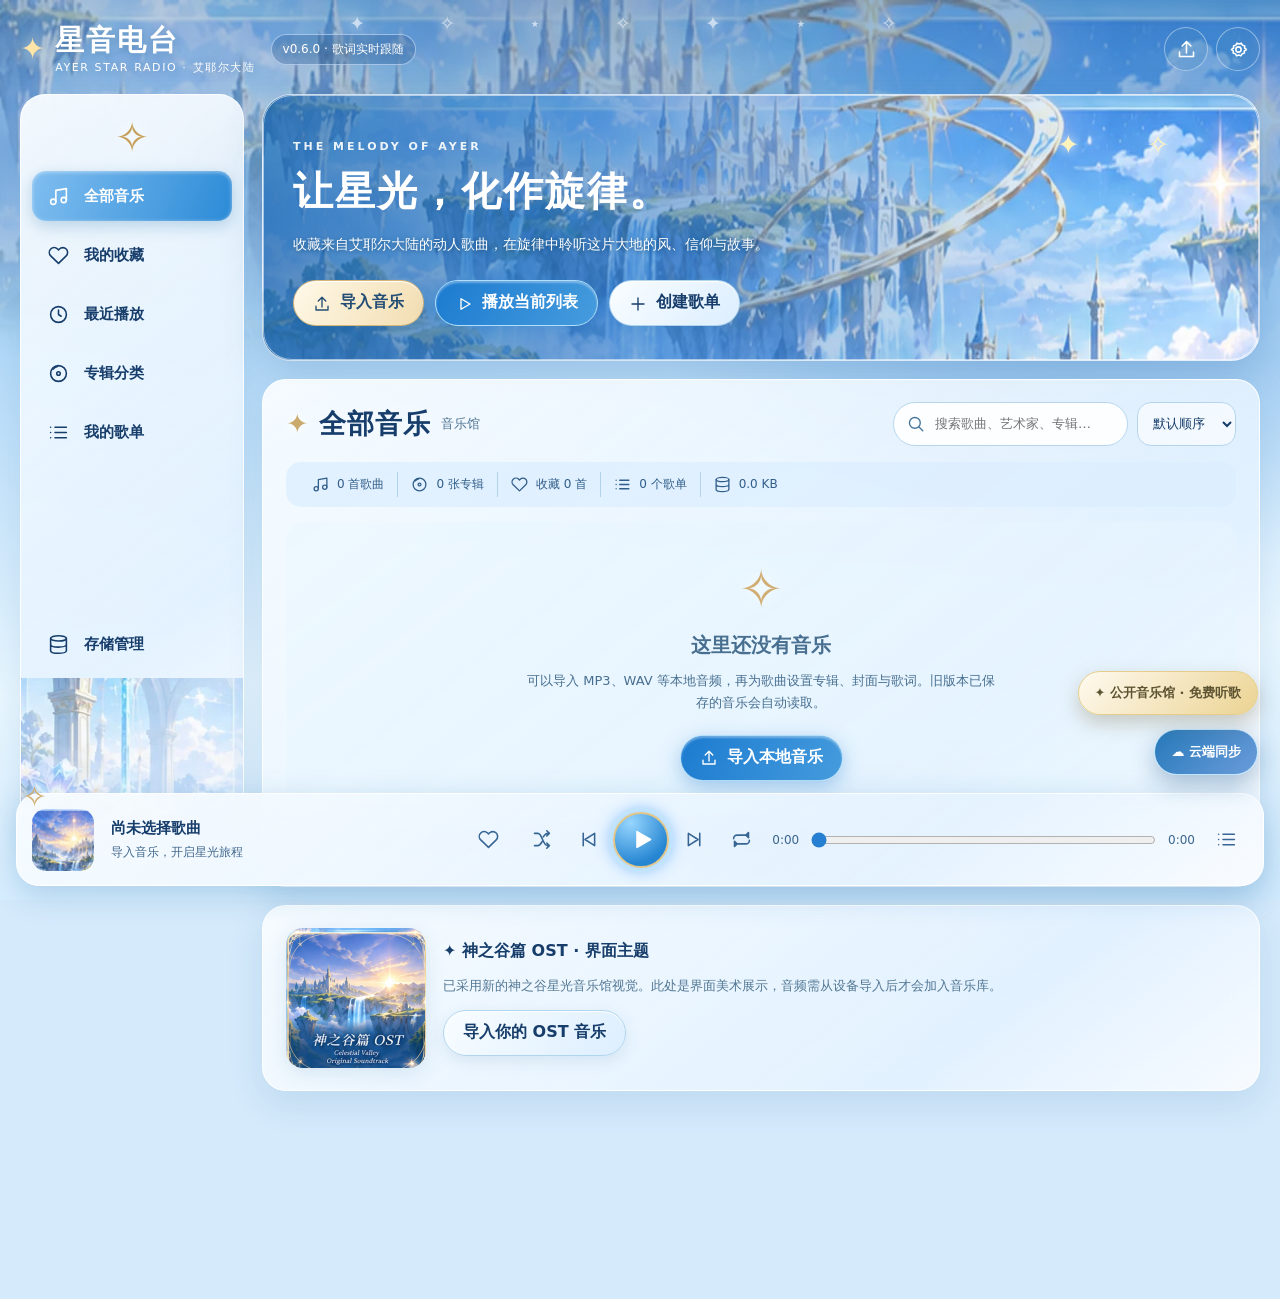
==== index.html @ e536ed6d "Add prominent free public OST entrance to main star radio player" ====
<!doctype html>
<html lang="zh-CN">
<head>
  <meta charset="utf-8">
  <meta name="viewport" content="width=device-width,initial-scale=1,viewport-fit=cover">
  <meta name="theme-color" content="#2d6fae">
  <meta name="description" content="艾耶尔大陆·星音电台：本地离线音乐馆、OST 专辑、收藏与歌单。">
  <title>星音电台 · Ayer Star Radio v0.6.2</title>
  <link rel="icon" href="[data-uri]" type="image/webp">
  <link rel="manifest" href="manifest.webmanifest">
  <style>:root{--ink:#173d6b;--ink2:#42688c;--royal:#266da9;--azure:#318ddd;--pale:#e4f3ff;--gold:#caab6d;--line:#bbd8f0;--shadow:0 12px 35px #1b61a121;--glass:linear-gradient(143deg,#f8fcfff0,#e4f2ffdb 71%,#f8fbfff2);--radius:24px;font-family:'Noto Sans CJK SC','Microsoft YaHei',system-ui,sans-serif;color:var(--ink);color-scheme:light}
*{box-sizing:border-box}html{min-width:320px;scroll-behavior:smooth}body{margin:0;min-height:100dvh;background:#d5eafb;overflow-x:hidden}button,input,select,textarea{font:inherit}button{cursor:pointer;touch-action:manipulation}button:disabled{opacity:.48;cursor:not-allowed}button:focus-visible,input:focus-visible,select:focus-visible,textarea:focus-visible{outline:3px solid #2270c8;outline-offset:3px}img{max-width:100%}svg{width:1.25em;height:1.25em;stroke:currentColor;stroke-width:1.8;stroke-linecap:round;stroke-linejoin:round;fill:none;flex-shrink:0}button>svg,button>span>svg{vertical-align:middle}.hidden{display:none!important}.global-sky{pointer-events:none;position:fixed;inset:0;z-index:-1;background:radial-gradient(circle at 12% 4%,#ffffffac,transparent 20%),radial-gradient(circle at 85% 7%,#418bd8aa,transparent 38%),linear-gradient(177deg,#2364a3 0%,#b2d9f8 35%,#eaf7ff 72%,#d1eafd 100%)}.global-sky:before{content:'';position:absolute;inset:0 0 auto;height:360px;background:linear-gradient(180deg,#0e4b8d4c,#458bd200 85%),url('[data-uri]') center 36%/cover no-repeat;opacity:.72;mask-image:linear-gradient(#000 20%,transparent 100%)}.global-sky:after{content:'✦  ✧   ⋆   ✧  ✦     ⋆  ✧';position:absolute;top:12px;left:0;width:100%;text-align:center;letter-spacing:34px;font-size:19px;color:#fff9;text-shadow:0 0 14px #fff}
.app-shell{max-width:1550px;margin:auto;padding:16px 20px 190px}.app-header{display:flex;align-items:center;gap:15px;min-height:66px;margin-bottom:12px;color:#fff;text-shadow:0 2px 8px #1b54825b}.header-brand{display:flex;align-items:center;gap:10px}.brand-star{color:#ffe5a7;font-size:30px;text-shadow:0 0 18px #fff7d4}.header-brand>span:last-child{display:flex;flex-direction:column}.brand-name{font-weight:800;font-family:Georgia,'Noto Serif CJK SC','Songti SC',serif;letter-spacing:2px;font-size:29px;line-height:1.2}.brand-caption{font-size:11px;letter-spacing:1.6px;margin-top:3px}.version-pill{border:1px solid #d1e4fd9c;border-radius:100px;padding:6px 11px;background:#2d5f9b59;font-size:12px;white-space:nowrap}.header-actions{display:flex;gap:8px;margin-left:auto}.header-icon{border-color:#ffffff6b!important;background:#478bc44a!important;color:#fff!important}.app-layout{display:grid;grid-template-columns:224px minmax(0,1fr);gap:18px;align-items:start}.glass{background:var(--glass);border:1px solid #ffffffeb;box-shadow:var(--shadow);backdrop-filter:blur(17px);-webkit-backdrop-filter:blur(17px)}.sidebar{padding:18px 11px;border-radius:25px;min-height:calc(100vh - 155px);position:sticky;top:12px;display:flex;flex-direction:column;gap:9px;overflow:hidden}.sidebar-ornament{font-size:42px;text-align:center;color:#c6a05a;text-shadow:0 0 15px #fff}.sidebar-grow{flex:1}.sidebar-scene{height:160px;margin:0 -11px -18px;background:linear-gradient(#d0eaff00,#e5f2ff65),url('[data-uri]') center/cover no-repeat;opacity:.86}.nav-item,.bottom-item{border:0;background:transparent;color:var(--ink);text-align:left;font-weight:650;display:flex;align-items:center;gap:15px;min-height:50px;border-radius:14px;padding:11px 16px;font-size:15px;transition:background .18s,color .18s}.nav-item svg{width:21px;height:21px}.nav-item:hover,.nav-item.selected,.bottom-item.selected{background:linear-gradient(110deg,#80bef0,#2c8bd7);color:white;box-shadow:inset 0 1px 4px #fff8,0 5px 16px #367fb04b}.main-stage{min-width:0}.hero{position:relative;min-height:238px;border-radius:29px;overflow:hidden;border:1px solid #ffffffbd;box-shadow:0 13px 38px #245f9b38;background:linear-gradient(90deg,#1c67adb7 0%,#2974c488 40%,#74b5e600 90%),url('[data-uri]') center/cover no-repeat;color:white;margin-bottom:18px}.hero:before{content:'';position:absolute;inset:0;border:1px solid #ffffff8d;border-radius:inherit;pointer-events:none}.hero-shine{position:absolute;right:7%;top:12%;font-size:27px;letter-spacing:20px;color:#fff3bd;text-shadow:0 0 11px #fff}.hero-content{position:relative;padding:34px 30px;z-index:1}.eyebrow{letter-spacing:3px;font-size:11px;font-weight:700;opacity:.9}.hero h1{font-family:Georgia,'Noto Serif CJK SC','Songti SC',serif;font-weight:800;font-size:clamp(26px,3.5vw,40px);letter-spacing:2px;margin:10px 0}.hero-description{max-width:490px;font-size:14px;line-height:1.7;text-shadow:0 1px 4px #205888}.hero-buttons{display:flex;gap:11px;flex-wrap:wrap;margin-top:23px}.btn{border:1px solid #a5c9e5;border-radius:999px;min-height:46px;padding:10px 19px;font-weight:700;color:var(--ink);background:#f5fbffe9;display:inline-flex;gap:9px;align-items:center;justify-content:center;box-shadow:inset 0 1px 1px #fff,0 5px 15px #3876a121;white-space:nowrap}.btn svg{width:18px;height:18px}.btn-primary{background:linear-gradient(120deg,#1c7bd0,#469cdd);color:white;border-color:#b0defb;box-shadow:inset 0 2px 2px #fff5,0 6px 20px #277cce60}.btn-gold{background:linear-gradient(120deg,#fff9e8,#f2ddb1);border-color:#d6b679;color:#234d74}.btn-ice{background:linear-gradient(130deg,#f9fdff,#dceeff);border-color:#b2d5ee}.btn:hover,.icon-button:hover,.chip:hover,.track-row:hover{filter:brightness(1.045)}.view-root{min-height:50vh}.section,.feature-card{border-radius:var(--radius);padding:22px 23px;margin-bottom:18px;min-width:0}.section-titlebar{display:flex;align-items:center;gap:13px;justify-content:space-between;flex-wrap:wrap;margin-bottom:16px}.section-heading{display:flex;gap:10px;align-items:center}.section-heading h2,.page-title{font-family:Georgia,'Noto Serif CJK SC','Songti SC',serif;font-size:27px;margin:0;letter-spacing:1px}.little-star{font-size:27px;color:var(--gold);text-shadow:0 0 8px #fff}.toolbar{display:flex;align-items:center;gap:9px;flex-wrap:wrap}.searchbox{display:flex;align-items:center;gap:8px;background:#ffffffeb;border:1px solid #b7d6ee;border-radius:30px;padding:0 13px;color:#47769d;min-width:235px;height:44px}.searchbox input{width:100%;min-width:0;background:transparent;border:0;outline:0;color:var(--ink);font-size:13px}.searchbox svg{width:18px;height:18px}.sort-select{min-height:44px;padding:0 11px;border:1px solid #b5d5ed;background:#fff9;border-radius:14px;color:var(--ink);font-size:13px;max-width:230px}.stat-row{border-radius:15px;background:#dceeffba;display:flex;align-items:center;gap:0;flex-wrap:wrap;margin:0 0 15px;padding:10px 13px}.stat-row>span{display:flex;gap:8px;align-items:center;font-size:12px;color:#315e89;padding:4px 13px;border-right:1px solid #b1d2e9}.stat-row>span:last-child{border-right:0}.stat-row svg{width:17px;height:17px}.track-tablehead{display:grid;grid-template-columns:24px 56px minmax(0,1.5fr) minmax(80px,.8fr) 95px 135px;gap:10px;padding:9px 13px;color:#416485;font-size:12px;font-weight:700;border-radius:13px;background:#cfe4f8b9}.track-tablehead .songhead{grid-column:2/4}.track-list{margin-top:3px}.track-row{display:grid;grid-template-columns:24px 56px minmax(0,1.5fr) minmax(80px,.8fr) 95px 135px;gap:10px;align-items:center;padding:11px 13px;border-bottom:1px solid #cbdff2;min-height:78px;border-radius:12px}.track-row.is-current{background:#d0e8fbbc}.track-number{font-size:12px;color:#6a90b1;text-align:center}.track-art{width:54px;height:54px;border-radius:12px;overflow:hidden;background:linear-gradient(135deg,#6fa7df,#c6e3fd);display:grid;place-items:center;flex-shrink:0}.track-art img,.album-cover img,.playlist-cover img,.dock-art img,.record-art img,.artbox img{width:100%;height:100%;object-fit:cover}.track-main{min-width:0;display:flex;flex-direction:column;gap:4px}.track-main strong{font-size:15px;white-space:nowrap;overflow:hidden;text-overflow:ellipsis}.track-main small,.track-album small,.album-meta{font-size:12px;color:#547997;white-space:nowrap;overflow:hidden;text-overflow:ellipsis}.track-album{font-size:12px;white-space:nowrap;overflow:hidden;text-overflow:ellipsis}.track-duration{font-size:13px;color:#39628b;white-space:nowrap}.track-actions{display:flex;align-items:center;justify-content:flex-end;gap:2px}.icon-button{display:grid;place-items:center;border:1px solid transparent;background:transparent;color:#376594;border-radius:50%;min-width:44px;min-height:44px;padding:0;position:relative}.icon-button svg{width:21px;height:21px}.icon-button.active{color:#d1a44e}.icon-button.active svg{fill:#e0ba72}.icon-button.action-play{color:#1762a6}.taglist{display:flex;gap:4px;flex-wrap:wrap}.tag{border-radius:999px;padding:4px 8px;background:#e1f0ff;border:1px solid #add1ef;color:#396995;font-size:11px;white-space:nowrap}.tag:nth-child(3n){background:#f9f1df;border-color:#e7d3a9;color:#896f40}.top-caption,.notice,.muted{color:#527794;font-size:13px;line-height:1.65}.empty{padding:36px 15px;text-align:center;border-radius:18px;background:#e6f5ff7d;color:#486f90;display:grid;place-items:center;gap:11px}.empty-symbol{font-size:54px;color:#d1ad72;text-shadow:0 0 15px #fff}.empty h3{margin:0;font-size:20px}.empty p{font-size:13px;max-width:470px;line-height:1.7;margin:0 0 10px}.page-banner{border:1px solid #ffffffd9;border-radius:25px;margin-bottom:17px;position:relative;overflow:hidden;background:linear-gradient(90deg,#206bafd8,#3f89bc70),url('[data-uri]') center/cover;min-height:165px;padding:22px 27px;color:white}.page-banner h1{font-family:Georgia,'Noto Serif CJK SC','Songti SC',serif;font-size:32px;margin:0 0 7px}.page-banner p{font-size:13px;max-width:540px;line-height:1.65;margin:0 0 13px}.page-banner .btn{margin-top:6px}.album-grid,.playlist-grid{display:grid;grid-template-columns:repeat(auto-fill,minmax(180px,1fr));gap:14px}.album-card,.playlist-card{border:1px solid #d0e5f7;background:#f6fbffed;border-radius:21px;padding:12px;text-align:left;color:var(--ink);min-width:0;box-shadow:0 6px 22px #3778ad16}.album-card:hover,.playlist-card:hover,.album-card:focus-visible,.playlist-card:focus-visible{border-color:#7cb7e8;transform:translateY(-2px)}.album-cover,.playlist-cover{height:143px;border-radius:14px;overflow:hidden;background:#a6ceec;display:grid;place-items:center}.album-card strong,.playlist-card strong{font-size:15px;display:block;margin:10px 0 3px;overflow:hidden;text-overflow:ellipsis;white-space:nowrap}.album-info{display:grid;grid-template-columns:220px 1fr;gap:25px;align-items:center}.album-info .album-cover{height:220px;border-radius:19px;box-shadow:0 9px 22px #33689543}.album-info h1{font-size:clamp(25px,3vw,39px);font-family:Georgia,'Songti SC',serif;margin:0 0 5px}.album-info .en{font-family:Georgia,serif;font-size:17px;color:#4277a7;font-style:italic}.album-info .action-row,.detail-head .action-row{display:flex;gap:9px;flex-wrap:wrap;margin-top:15px}.album-info p,.detail-head p{line-height:1.7;color:#466a88;font-size:14px}.backlink{border:0;background:transparent;color:#315f8d;display:flex;align-items:center;gap:6px;min-height:44px;padding:5px 0;margin-bottom:9px;font-weight:700}.backlink svg{width:18px}.feature-cover{width:90px;height:90px;flex-shrink:0;overflow:hidden;border-radius:16px;background:#80b6e3}.playlist-card-grid{display:grid;grid-template-columns:94px 1fr;gap:12px;align-items:center}.playlist-card .playlist-cover{height:94px}.playlist-detail-hero{display:flex;align-items:center;gap:18px}.playlist-detail-hero h2{font-size:28px;margin:0 0 5px}.playlist-detail-hero .playlist-cover{width:140px;height:140px;flex-shrink:0}.playlist-detail-controls{display:flex;gap:9px;flex-wrap:wrap;justify-content:flex-end;align-items:center}.list-action-row{display:flex;align-items:center;gap:10px;justify-content:space-between;flex-wrap:wrap;margin:8px 0 17px}.list-small-note{font-size:12px;color:#5d7b9d}.empty-album{display:grid;grid-template-columns:140px 1fr;gap:17px;align-items:center}.empty-album img{border-radius:17px;box-shadow:0 5px 19px #3477ac26}.settings-grid{display:grid;grid-template-columns:repeat(auto-fit,minmax(180px,1fr));gap:12px}.setting-tile{background:#edf7ff;border:1px solid #c6dff4;border-radius:19px;padding:17px}.setting-tile strong{font-size:18px;display:block;margin-top:4px}.setting-tile small{color:#5c82a3}.storage-actions{display:flex;gap:10px;flex-wrap:wrap;margin-top:18px}.toast{position:fixed;z-index:100;top:20px;right:18px;background:#245b91;color:#fff;padding:12px 16px;border-radius:15px;box-shadow:0 10px 26px #124a8c5d;max-width:min(92vw,420px);min-width:0;font-size:13px;opacity:0;pointer-events:none;transform:translateY(-12px);transition:opacity .2s,transform .2s}.toast.show{opacity:1;transform:translateY(0)}
.player-dock{position:fixed;bottom:14px;left:max(16px,calc((100vw - 1450px)/2));right:max(16px,calc((100vw - 1450px)/2));z-index:20;border:1px solid #fff;border-radius:23px;min-height:93px;padding:12px 15px;display:grid;grid-template-columns:64px minmax(135px,1fr) 44px auto minmax(110px,1.2fr) 44px;align-items:center;gap:9px;box-shadow:0 8px 30px #2173b241}.player-dock:before{content:'✧';position:absolute;top:-15px;left:5px;font-size:30px;color:#cfaf71;pointer-events:none}.dock-art{border:0;padding:0;display:grid;place-items:center;width:62px;height:62px;border-radius:14px;overflow:hidden;background:#9ac5ef}.dock-info{display:flex;min-width:0;flex-direction:column;text-align:left;gap:6px;border:0;background:transparent;color:var(--ink)}.dock-info strong{font-size:15px;white-space:nowrap;overflow:hidden;text-overflow:ellipsis}.dock-info small{color:var(--ink2);font-size:12px;white-space:nowrap;overflow:hidden;text-overflow:ellipsis}.dock-controls{display:flex;align-items:center;gap:3px}.primary-circle{width:56px;height:56px;background:radial-gradient(circle at 30% 17%,#97d6ff,#2686d2 73%);border:2px solid #e1c68b;border-radius:50%;box-shadow:0 0 0 4px #c4eaff8f,0 0 18px #5aa7f9;color:white}.primary-circle svg{width:27px;height:27px;fill:currentColor;stroke-width:1.4}.primary-circle .pause-svg{fill:none}.dock-seek{display:flex;align-items:center;gap:10px;font-size:12px;color:#3b668c}.dock-seek input,.now-seek input{min-width:0;flex:1;accent-color:#277fd2;cursor:pointer}.bottom-nav{display:none}
.now-dialog{position:fixed;inset:0;width:100vw;height:100dvh;max-width:none;max-height:none;padding:0;margin:0;border:0;background:#d7edff;color:var(--ink);overflow:hidden}.now-dialog::backdrop{background:#104675a1}.now-background{position:absolute;inset:0;background:linear-gradient(180deg,#236cac91 0%,#d8efffc9 38%,#d9efff 100%),url('[data-uri]') center top/auto 360px no-repeat,radial-gradient(circle at 16% 55%,#fff,#b4d9f6 70%);pointer-events:none}.now-background:after{content:'✧ ✦　✧　⋆　✦';position:absolute;inset:70px 0 auto;text-align:center;font-size:24px;letter-spacing:35px;color:#fff9}.now-scroll{position:relative;height:100%;overflow:auto;padding:20px clamp(16px,3vw,50px) 40px;max-width:1300px;margin:0 auto}.now-top{display:flex;align-items:center;gap:14px;margin-bottom:12px;color:white;text-shadow:0 2px 7px #204b79}.now-brand{font-size:11px;letter-spacing:2px;margin:0 0 4px}.now-top h2{font-size:21px;margin:0}.now-top button:last-child{margin-left:auto}.round-icon{display:grid;place-items:center;min-width:44px;min-height:44px;border-radius:50%;border:1px solid #c5dff2;background:#ffffffc9;color:var(--ink)}.now-layout{display:grid;grid-template-columns:minmax(0,1fr) minmax(0,.86fr);gap:30px;align-items:center}.now-main{display:flex;flex-direction:column;align-items:center;max-width:670px;width:100%;margin:auto}.record-stage{width:min(33vw,310px);height:min(33vw,310px);min-width:230px;min-height:230px;position:relative;display:grid;place-items:center;margin:10px 0}.record-disc{position:absolute;right:-18%;width:85%;height:85%;border-radius:50%;background:repeating-radial-gradient(circle at 50% 50%,#245184,#316ca3 2px,#396f9f 3px,#28547d 5px);border:5px solid #b3d6f5;box-shadow:0 9px 30px #1e5c8b6a;animation:spin 21s linear infinite}.record-disc:after{content:'✦';display:grid;place-items:center;position:absolute;inset:38%;background:#c6e5fc;border-radius:50%;color:#bc9e66;font-size:18px}.record-art{position:relative;width:88%;height:88%;border:4px solid #f4ddab;border-radius:21px;overflow:hidden;box-shadow:0 8px 30px #2b689257,0 0 0 5px #ffffff85;z-index:1}.sparkle{position:absolute;z-index:2;color:#ffedb9;font-size:30px;text-shadow:0 0 12px #fff;animation:twinkle 3s ease-in-out infinite}.sparkle-one{left:-30px;top:16px}.sparkle-two{right:-40px;bottom:33px}.now-song{text-align:center;width:100%}.now-song h3{font-family:Georgia,'Songti SC',serif;font-size:clamp(25px,2.5vw,35px);margin:0 0 8px}.now-song p{font-size:14px;margin:0 0 5px;color:#456d94}.now-song small{font-size:12px;color:#5c82a1}.now-seek{margin:22px 0 8px;width:100%;max-width:530px}.now-seek input{width:100%;min-height:26px}.seek-time{display:flex;justify-content:space-between;font-size:12px;color:#355d83}.now-controls{display:flex;gap:clamp(7px,2vw,16px);align-items:center;margin:8px 0 15px}.now-controls .primary-circle{width:66px;height:66px}.now-actions{display:flex;align-items:center;justify-content:center;flex-wrap:wrap;gap:8px}.chip{border:1px solid #c0dbf0;border-radius:999px;background:#f3fbffce;min-height:44px;padding:8px 13px;display:flex;align-items:center;gap:8px;color:#285982;font-weight:650;font-size:13px}.chip.selected{background:linear-gradient(110deg,#a9d8f8,#fff9ed);border-color:#efdcaa}.chip svg{width:17px;height:17px}.lyric-card{padding:17px 20px;border-radius:24px;min-height:490px;max-height:min(74dvh,730px);display:flex;flex-direction:column}.side-head{display:flex;justify-content:space-between;align-items:center;gap:9px;border-bottom:1px solid #c4def2;padding-bottom:9px}.side-head h3{margin:0;font-size:20px;display:flex;align-items:center;gap:8px}.small-pill{min-height:35px;min-width:44px;border-radius:50px;background:#f7fcff;border:1px solid #d0e5f7;color:var(--ink)}.lyrics-box,.queue-box{overflow-y:auto;flex:1;min-height:200px;padding:13px 8px;scrollbar-color:#6fa6de #d6eafd;scrollbar-width:thin}.lyrics-line{margin:11px 0;text-align:center;line-height:2;font-size:15px;padding:7px 9px;border-radius:16px;transition:background .2s;color:#426a91;cursor:pointer}.lyrics-line.active{background:#ffffffac;color:#1b71c2;font-weight:800;box-shadow:0 0 10px #90bdfd64}.lyrics-plain{text-align:left;white-space:pre-line;line-height:2;color:#376188}.queue-row{width:100%;background:transparent;border:0;border-bottom:1px solid #c7dfef;display:flex;align-items:center;gap:12px;text-align:left;color:var(--ink);padding:10px 5px;min-height:60px}.queue-row.current{background:#cdeaff80;border-radius:12px}.queue-row span:nth-child(2){min-width:0;flex:1;display:flex;flex-direction:column;gap:4px}.queue-row small{color:#5b83a2}.queue-row strong{white-space:nowrap;overflow:hidden;text-overflow:ellipsis}.queue-step{border:1px solid #c6d9e8;background:#fff9;border-radius:10px;min-width:35px;min-height:35px;color:#42698a}
/* Vinyl playback sync — pauses at the exact angle when the audio stops. */
.record-stage .record-disc{animation-play-state:paused;transform-origin:50% 50%;will-change:transform}
.record-stage.is-spinning:not(.no-motion) .record-disc{animation-play-state:running}
.record-stage .record-disc::before{content:"";position:absolute;inset:7%;border-radius:50%;pointer-events:none;background:conic-gradient(from 18deg,transparent 0deg,#ffffff00 34deg,#d9edff2e 53deg,#ffffff08 74deg,transparent 106deg,transparent 200deg,#a9d5ff26 219deg,transparent 258deg);mix-blend-mode:screen}
/* The tonearm sits on the exposed edge of the vinyl, behind the album artwork. */
.record-tonearm{position:absolute;right:-16%;top:2%;width:64px;height:135px;z-index:2;pointer-events:none;transform-origin:49px 15px;transform:rotate(-22deg);transition:transform 650ms cubic-bezier(.22,.8,.26,1);filter:drop-shadow(0 3px 4px #183a6080)}
.record-tonearm::before{content:"";position:absolute;right:4px;top:1px;width:24px;height:24px;border-radius:50%;border:4px solid #e6d7ac;background:radial-gradient(circle,#f6f6ff 0 23%,#507ba0 27% 68%,#bcd9ed 72%);box-shadow:0 1px 3px #1a4e76}
.record-tonearm::after{content:"";position:absolute;right:16px;top:25px;width:8px;height:95px;border-radius:6px;background:linear-gradient(90deg,#8ca7c7,#f6e6b9 42%,#adbed1 78%,#6f91b2);transform:rotate(10deg);transform-origin:top;box-shadow:1px 1px 2px #375b83}
.record-tonearm span{position:absolute;right:-1px;top:113px;width:27px;height:10px;border-radius:6px 3px 6px 3px;background:linear-gradient(180deg,#e0c992,#678db7);transform:rotate(-12deg)}
.record-stage.is-spinning:not(.no-motion) .record-tonearm{transform:rotate(-7deg)}
.record-stage.no-motion .record-tonearm{transition:none;transform:rotate(-22deg)}
@media(prefers-reduced-motion:reduce){.record-stage .record-disc{animation-play-state:paused!important}.record-tonearm{transition:none!important}}
.no-motion .record-disc,.no-motion .sparkle{animation:none!important}@keyframes spin{to{transform:rotate(360deg)}}@keyframes twinkle{50%{opacity:.4;transform:scale(.84)}}
.app-dialog{border:1px solid #c5dfef;border-radius:24px;background:linear-gradient(#f8fcff,#dfedfc);box-shadow:0 14px 45px #184d7b57;color:var(--ink);padding:21px;width:min(92vw,510px);max-height:88dvh;overflow:auto}.app-dialog::backdrop{background:#184675ac;backdrop-filter:blur(3px)}.dialog-heading{display:flex;align-items:center;justify-content:space-between;gap:10px;margin-bottom:12px}.dialog-heading h2{font-size:22px;margin:0}.app-dialog form{display:flex;flex-direction:column;gap:11px}.app-dialog label{display:flex;flex-direction:column;gap:5px;color:#2d5679;font-weight:650;font-size:13px}.app-dialog input:not([type=file]),.app-dialog textarea{border:1px solid #b7d7ee;border-radius:11px;background:white;color:#183f65;padding:12px;min-height:44px;width:100%}.app-dialog input[type=file]{font-size:12px;padding:9px;background:white;border-radius:10px;border:1px solid #b7d7ee}.dialog-footer{display:flex;justify-content:flex-end;gap:9px;flex-wrap:wrap;margin-top:13px}.add-option{display:flex;align-items:center;justify-content:space-between;gap:9px;padding:9px 0;border-bottom:1px solid #c5e0f5}.add-option span{min-width:0;overflow:hidden;text-overflow:ellipsis;white-space:nowrap}.add-option button{flex-shrink:0}.app-dialog .notice{font-size:13px;line-height:1.8}
@media(max-width:1100px){.track-tablehead,.track-row{grid-template-columns:20px 53px minmax(0,1.5fr) minmax(80px,.8fr) 52px 96px;gap:7px}.track-actions .action-edit{display:none}.track-album{font-size:11px}.player-dock{grid-template-columns:55px minmax(105px,1fr) 37px auto minmax(100px,1fr) 35px;gap:4px}.dock-art{width:55px;height:55px}}
@media(max-width:850px){.app-shell{padding:10px 11px 180px}.app-header{min-height:55px;margin-bottom:10px}.brand-name{font-size:22px}.brand-caption{font-size:9px}.brand-star{font-size:25px}.version-pill{display:none}.app-layout{display:block}.sidebar{display:none}.hero{min-height:238px;border-radius:23px}.hero-content{padding:23px 18px}.hero h1{font-size:30px}.hero-description{font-size:13px;max-width:90%}.hero-buttons{margin-top:20px;gap:8px}.hero-buttons .btn{padding:10px 13px;font-size:12px;flex:1;min-width:115px}.section,.feature-card{padding:16px 14px;border-radius:21px}.section-heading h2,.page-title{font-size:24px}.searchbox{flex:1;min-width:170px}.toolbar{width:100%}.track-tablehead{display:none}.track-row{display:grid;grid-template-columns:54px minmax(0,1fr) auto;gap:10px;position:relative;min-height:81px;padding:11px 5px}.track-number,.track-album{display:none}.track-art{grid-column:1;grid-row:1/3;width:54px;height:54px}.track-main{grid-column:2;grid-row:1/3}.track-main strong{font-size:14px}.track-duration{grid-column:3;grid-row:1;font-size:11px;text-align:right}.track-actions{grid-column:3;grid-row:2;gap:0}.track-actions .icon-button{min-width:38px;min-height:38px}.track-actions .action-edit{display:none}.stat-row>span{border:0;padding:4px 8px}.player-dock{bottom:calc(74px + env(safe-area-inset-bottom));left:9px;right:9px;border-radius:19px;min-height:78px;padding:8px;grid-template-columns:48px minmax(0,1fr) auto;grid-template-rows:45px 13px;gap:3px 8px}.dock-art{width:46px;height:46px;grid-column:1;grid-row:1}.dock-info{grid-column:2;grid-row:1}.dock-controls{grid-column:3;grid-row:1;gap:0}.dock-controls .icon-button{min-width:38px;min-height:42px}.dock-controls .primary-circle{width:45px;height:45px;min-width:45px;min-height:45px}.dock-controls .primary-circle svg{width:22px}.desktop-only,.dock-fav,.dock-queue{display:none}.dock-seek{grid-column:1/4;grid-row:2;gap:6px;font-size:10px}.dock-seek input{margin:0;height:12px}.bottom-nav{display:flex;position:fixed;z-index:21;bottom:0;left:0;right:0;min-height:calc(69px + env(safe-area-inset-bottom));padding:7px 7px calc(5px + env(safe-area-inset-bottom));justify-content:space-between;gap:3px;border-radius:22px 22px 0 0}.bottom-item{min-width:0;flex:1;min-height:56px;flex-direction:column;justify-content:center;gap:3px;text-align:center;padding:7px 1px;font-size:11px;font-weight:750}.bottom-item svg{width:22px;height:22px}.bottom-item.selected{border-radius:18px}.now-layout{display:block}.now-scroll{padding:12px 13px 25px}.now-top{margin-bottom:2px}.now-brand{font-size:9px}.record-stage{width:min(67vw,315px);height:min(67vw,315px);min-width:200px;min-height:200px;margin:13px auto}.now-song h3{font-size:27px}.now-seek{margin:15px 0 3px}.now-controls{margin:4px 0 10px}.now-controls .primary-circle{width:59px;height:59px}.now-actions{margin-bottom:15px}.lyric-card{max-height:none;min-height:250px;height:40dvh;padding:13px}.lyrics-box,.queue-box{min-height:0}.lyric-card .lyrics-line{font-size:14px;margin:4px 0;padding:5px 7px}.album-info{grid-template-columns:130px 1fr;gap:14px;align-items:start}.album-info .album-cover{height:130px}.album-info h1{font-size:25px}.album-info .en{font-size:13px}.album-info p{font-size:12px}.album-info .action-row{grid-column:1/3}.playlist-detail-hero .playlist-cover{width:107px;height:107px}.playlist-detail-hero h2{font-size:23px}.playlist-grid{grid-template-columns:repeat(2,minmax(0,1fr))}.album-grid{grid-template-columns:repeat(2,minmax(0,1fr))}.album-cover{height:135px}}
@media(max-width:420px){.hero{min-height:240px}.hero-content{padding:24px 14px}.hero h1{font-size:26px}.hero-description{font-size:12px;max-width:100%}.hero-buttons .btn{min-width:0;flex:1 1 30%;font-size:11px;gap:4px;padding:7px 6px}.hero-buttons .btn svg{width:15px}.header-actions{gap:0}.header-icon{min-width:40px;min-height:40px}.stat-row{padding:8px}.stat-row>span{font-size:11px}.album-info{grid-template-columns:110px 1fr}.album-info .album-cover{height:110px}.album-info h1{font-size:21px}.album-info .en{font-size:12px}.album-info .action-row .btn{padding:9px 10px;font-size:12px}.track-actions .icon-button{min-width:34px}.now-top h2{font-size:19px}.now-song h3{font-size:23px}.now-actions{gap:5px}.now-actions .chip{font-size:11px;padding:7px 8px}.page-banner{padding:19px 17px}.page-banner h1{font-size:27px}.playlist-grid{gap:8px}.playlist-card-grid{grid-template-columns:1fr}.playlist-card .playlist-cover{height:118px}.playlist-detail-hero{align-items:start}.playlist-detail-hero .playlist-cover{width:90px;height:90px}.player-dock .dock-controls .icon-button:not(.primary-circle):first-child{display:none}}
@media(prefers-reduced-motion:reduce){*,*:before,*:after{scroll-behavior:auto!important;animation:none!important;transition:none!important}}

.menu-actions{display:grid;gap:8px}.menu-choice{border:1px solid #c2dbee;background:#f8fcff;border-radius:13px;padding:12px 13px;color:var(--ink);min-height:49px;display:flex;align-items:center;gap:12px;text-align:left;font-weight:650}.menu-choice svg{width:20px;height:20px}.menu-choice.danger{color:#9f3d57;background:#fff4f5;border-color:#f0cbd1}.menu-choice:hover{background:#dcefff}

.toast{top:79px}@media(max-width:850px){.toast{top:auto;bottom:calc(175px + env(safe-area-inset-bottom));right:11px;left:11px;max-width:none;text-align:center}}

/* v0.5.2 immersive synchronized LRC lyrics */
.lyric-card{min-width:0}
.lyric-card .side-head{gap:10px}
.lyric-card .side-buttons{display:flex;align-items:center;gap:7px}
.lyric-follow{white-space:nowrap;border-color:#80b5e5!important;color:#205a95!important;font-size:12px!important}
.lyric-follow.selected{background:#cbe6ff!important;box-shadow:0 0 0 1px #b0d9ff inset}
.lyric-tools{display:flex;gap:9px;align-items:center;justify-content:space-between;flex-wrap:wrap;padding:9px 3px 7px;border-bottom:1px solid #d5e7f7}
.lyric-live{color:#346a96;font-size:12px;font-weight:600;display:inline-flex;align-items:center;gap:4px}
.lyric-live:first-letter{color:#2da8e5}
.lyric-offset-group{display:flex;gap:6px;align-items:center}
.lyric-offset-group .small-pill{min-width:50px;min-height:44px;font-size:12px;padding:6px 8px}
.lyric-offset-group .lyric-offset-value{font-variant-numeric:tabular-nums;background:#d5eafa;color:#165e9b}
.lyrics-box{overscroll-behavior:contain;scroll-behavior:auto;scroll-padding-block:30%;text-align:center;position:relative}
.lyric-spacer{height:clamp(65px,15vh,165px);pointer-events:none}
.lyrics-box .lyrics-line{display:block;width:100%;min-height:52px;margin:5px 0;padding:12px 12px 16px;font-family:inherit;border:1px solid transparent;background:transparent;font-size:16px;color:#527393;font-weight:500;line-height:1.75;text-align:center;border-radius:17px;position:relative;transition:background .35s ease,color .35s ease,box-shadow .35s ease,transform .35s ease;white-space:pre-wrap;overflow-wrap:anywhere;cursor:pointer;touch-action:manipulation}
.lyrics-box .lyrics-line:not(.active){opacity:.79}
.lyrics-box .lyrics-line.active{opacity:1;background:linear-gradient(100deg,#eefaffed,#ffffffed,#ecf6ffed);border-color:#9ccbf1;color:#1168b9;font-weight:800;box-shadow:0 4px 22px #76b3ee47,0 0 0 1px #fff8 inset;transform:scale(1.012)}
.lyrics-box .lyrics-line.active:before,.lyrics-box .lyrics-line.active:after{content:'✦';position:absolute;top:50%;left:6px;transform:translateY(-50%);color:#c7a362;font-size:13px}
.lyrics-box .lyrics-line.active:after{left:auto;right:6px;bottom:auto;width:auto;height:auto;background:none}
.lyrics-box .lyrics-line.is-timed.active{padding-bottom:18px}
.lyrics-box .lyrics-line.is-timed.active .karaoke-word{background-image:linear-gradient(90deg,#126cbd var(--word-fill,0%),#7898b5 var(--word-fill,0%));background-clip:text;-webkit-background-clip:text;-webkit-text-fill-color:transparent}
.lyrics-box .lyrics-line.is-timed.active:before{content:'';top:auto;left:18%;bottom:4px;width:64%;height:3px;background:linear-gradient(90deg,#4a97de,#e8cc87);border-radius:4px;transform:scaleX(var(--line-progress,0));transform-origin:left}
.lyrics-box .lyrics-line.is-timed.active:after{content:'✦';position:absolute;right:5px;top:50%;left:auto;bottom:auto;height:auto;width:auto;background:none;transform:translateY(-50%)}
.lyrics-box .lyrics-line:focus-visible{outline:2px solid #167ad1;outline-offset:2px}
@media(max-width:850px){.lyric-card{height:min(48dvh,430px);min-height:285px}.lyric-card .lyrics-box{min-height:0;padding:8px 6px}.lyric-spacer{height:clamp(48px,14vh,115px)}.lyrics-box .lyrics-line{font-size:15px;margin:4px 0;min-height:49px;padding:11px 10px 15px}.lyric-tools{gap:4px}.lyric-live{font-size:11px}}
@media(max-width:390px){.lyric-offset-group .small-pill{min-width:45px;padding:6px 5px}.lyric-follow{padding:6px!important}.lyric-tools{flex-wrap:wrap}}
@media(prefers-reduced-motion:reduce){.lyrics-box .lyrics-line{transition:none!important;transform:none!important}}

/* Portrait karaoke focus view: keeps several lyric lines visible without scrolling the whole page. */
@media(min-width:851px){#lyricFocus{display:none}}
@media(max-width:850px){
.now-dialog.lyrics-focus .now-scroll{display:flex;flex-direction:column;overflow:hidden;padding-bottom:max(12px,env(safe-area-inset-bottom));height:100dvh}
.now-dialog.lyrics-focus .now-layout{display:flex;flex-direction:column;gap:5px;flex:1;min-height:0;overflow:hidden}
.now-dialog.lyrics-focus .now-main{flex:none;margin:0 auto}
.now-dialog.lyrics-focus .record-stage{display:none}
.now-dialog.lyrics-focus .now-song h3{font-size:22px;line-height:1.2;margin:0 0 3px}
.now-dialog.lyrics-focus .now-song p,.now-dialog.lyrics-focus .now-song small{display:none}
.now-dialog.lyrics-focus .now-seek{margin:6px 0 1px}
.now-dialog.lyrics-focus .now-controls{margin:2px 0}
.now-dialog.lyrics-focus .now-actions{margin:2px 0 4px;gap:4px}
.now-dialog.lyrics-focus .lyric-card{width:100%;flex:1;min-height:0;height:auto;max-height:none;margin-bottom:0;overflow:hidden;padding:12px 10px}
.now-dialog.lyrics-focus .lyrics-box{flex:1;min-height:0;overflow-y:auto}
.now-dialog.lyrics-focus .lyric-spacer{height:clamp(80px,16vh,145px)}
}

/* v0.5.3 Android touch/focus polish and song-specific lyric timestamp calibration */
html,body,*{-webkit-tap-highlight-color:transparent}
button,[role=button],a{-webkit-appearance:none;appearance:none;-webkit-touch-callout:none;touch-action:manipulation}
button,a{user-select:none;-webkit-user-select:none}
button:focus:not(:focus-visible),a:focus:not(:focus-visible){outline:none!important;box-shadow:none!important}
button:focus-visible,a:focus-visible{outline:3px solid #145da2;outline-offset:3px}
button:active{filter:brightness(.97);transition:filter .12s ease}
/* Keep immersive controls rounded and avoid square WebView tap overlays. */
.icon-button,.primary-circle,.round-btn{border-radius:999px;overflow:hidden;isolation:isolate}
.nav-item,.bottom-item,.btn,.chip,.small-pill,.queue-step,.track-row button{overflow:hidden;isolation:isolate}
.lyrics-box .lyrics-line{appearance:none;-webkit-appearance:none;-webkit-tap-highlight-color:transparent}
.lyrics-box .lyrics-line:focus:not(:focus-visible){outline:none!important}
.lyric-card .side-buttons{flex-wrap:wrap;justify-content:flex-end}
.calibration-hint{font-size:11px;line-height:1.55;color:#42698e;padding:7px 10px 9px;text-align:center;background:#e4f3ff88;border-radius:10px;margin:6px 2px;flex-shrink:0}
.calibration-reset{font-size:11px;color:#2e669a;padding:5px 10px;margin-left:6px;border:1px solid #b4d5f2;border-radius:100px;background:#fff9;min-height:32px}
#lyricCalibrate.selected{color:#fff!important;background:#337dbf!important;border-color:#337dbf!important}
@media(max-width:460px){.lyric-card .side-head{flex-wrap:wrap}.lyric-card .side-buttons{width:100%;justify-content:space-between}.lyric-card .side-buttons .small-pill{min-height:40px}.calibration-hint{font-size:10px}}
@media(max-height:740px){.calibration-hint{padding:5px 8px}}

/* v0.6.0 synchronized bilingual lyric cards */
.lyric-view-option{display:flex;align-items:center;justify-content:flex-end;gap:9px;padding:8px 7px 1px;font-size:12px;color:#496d8b;flex-shrink:0}
.lyric-view-option select{border:1px solid #bad6ec;border-radius:999px;min-height:38px;max-width:235px;background:#f5fbff;color:#215b89;padding:7px 12px;font-size:12px}
.lyrics-box .lyrics-line{display:flex;flex-direction:column;align-items:center;justify-content:center;gap:4px;font-size:var(--lyric-font-size,16px)!important;line-height:1.5}
.lyrics-box .lyric-primary{display:block;width:100%;font-size:1em;line-height:1.65;overflow-wrap:anywhere}
.lyrics-box .lyric-translation{display:block;width:100%;font-size:.72em;line-height:1.65;color:#718397;font-weight:500;letter-spacing:.02em;opacity:.93;overflow-wrap:anywhere}
.lyrics-box .lyrics-line.active .lyric-translation{color:#68788d;font-weight:600;opacity:1}
.lyrics-box .lyrics-line.active .lyric-primary{color:#126fbd}
.lyrics-box .lyrics-line.bilingual{min-height:75px;padding-top:12px;padding-bottom:19px}
.lyrics-box .lyrics-line.active.bilingual{padding-bottom:22px}
@media(max-width:850px){.lyric-view-option{padding:5px 4px 1px}.lyric-view-option select{font-size:11px;min-height:38px;max-width:215px}.lyrics-box .lyrics-line.bilingual{min-height:68px;margin:5px 0}.lyrics-box .lyric-translation{font-size:.78em}}

/* v0.6.0 AI alignment workflow */
.ai-align-actions{display:flex;gap:10px;align-items:center;flex-wrap:wrap;margin:12px 0}.ai-align-dialog{max-width:660px;width:min(95vw,660px);max-height:90dvh;overflow-y:auto}.ai-align-steps{display:grid;gap:12px;margin:12px 0}.ai-align-steps section{background:#edf7ffed;border:1px solid #c2dff6;border-radius:16px;padding:15px}.ai-align-steps section>strong{display:block;color:#245b8d;margin:0 0 8px}.ai-align-steps .notice{line-height:1.6}.ai-align-buttons{display:flex;flex-wrap:wrap;gap:9px;margin-top:12px}.ai-align-buttons a.btn{text-decoration:none;display:inline-flex;align-items:center;justify-content:center;min-height:44px}.ai-align-report{margin:13px 0 9px;padding:12px;border:1px solid #c1d6ec;border-radius:12px;white-space:pre-wrap;font-size:13px;line-height:1.65;color:#42688c}.ai-align-report.warning{background:#fff6e9;border-color:#e7c18b;color:#795521}.ai-align-report.success{background:#eaf8f3;border-color:#a7d9cc;color:#25635a}.ai-align-dialog input[type=file]{max-width:100%;margin-top:9px}.ai-align-dialog .field-label{display:block;font-size:13px}
@media(max-width:650px){.ai-align-dialog{padding:18px}.ai-align-steps section{padding:12px}.ai-align-buttons>.btn,.ai-align-buttons>a{flex:1;min-width:125px}.ai-align-report{font-size:12px}}
.ai-review-tools{display:flex;gap:8px;align-items:center;flex-wrap:wrap;margin-top:13px;font-size:12px}.ai-review-tools select{padding:10px;border-radius:10px;background:#f8fcff;border:1px solid #b7d4ea;min-height:44px;color:#28587e}.ai-review-rows{display:grid;gap:9px;max-height:400px;overflow:auto;margin:12px 0}.ai-review-row{padding:12px;border:1px solid #d2e6f6;border-radius:13px;background:#f6fbff;display:grid;gap:7px}.ai-review-row.flagged{border-color:#e3bd82;background:#fff9ee}.ai-review-top{display:flex;justify-content:space-between;align-items:center;gap:8px;flex-wrap:wrap}.ai-review-top label{font-size:12px;font-weight:bold}.ai-review-top input{max-width:112px;min-height:44px;background:white;border:1px solid #adcce9;border-radius:8px;padding:8px;color:#224e78}.ai-review-main{font-weight:bold;color:#21517c}.ai-review-sub{font-size:12px;color:#6b7f91}.ai-review-warn{font-size:12px;color:#915814}@media(max-width:650px){.ai-review-rows{max-height:42vh}.ai-review-row{padding:10px}}.ai-workbench{margin:12px 0;padding:12px;background:#edf7ff;border:1px solid #bfd9ed;border-radius:14px}
.ai-workbench .ai-review-tools{margin:0 0 8px}.ai-workbench audio{display:block;width:100%;margin:8px 0}
.ai-timeline{position:relative;background:#fff;border:1px solid #adcce9;border-radius:9px;margin:0 22px}
.ai-timeline canvas{width:100%;height:100px;display:block}
#aiMarkers{position:absolute;inset:0;cursor:crosshair}
.ai-marker{position:absolute;top:50%;transform:translate(-50%,-50%);touch-action:none;cursor:ew-resize;min-width:44px;min-height:44px;color:#153e65;background:#e9f5ff;border:1px solid #6594bd;border-radius:22px;font-weight:bold}
.ai-marker[aria-pressed=true],.ai-marker:focus-visible{z-index:2;background:#245b8d;color:white}
#aiPlayhead{position:absolute;pointer-events:none;top:0;bottom:0;width:2px;background:#b65b18;z-index:3}
.ai-review-row.playing{outline:2px solid #3a76aa;outline-offset:-2px}
</style>
</head>
<body>
<div id="bootNotice" role="alert" style="display:block;position:relative;z-index:99999;max-width:720px;margin:12px auto;padding:14px 16px;border:2px solid #b65d44;background:#fff3e9;color:#522900;border-radius:13px;font:16px/1.7 system-ui,sans-serif;box-sizing:border-box">
<strong>星音电台 · 页面启动检查</strong><div>如果这段提示持续显示，说明当前打开方式未正常执行网页脚本。请不要通过 Android 下载列表中的 <code>content://</code> 文件预览运行音乐电台。请将 ZIP 完整工程放到原网站的 HTTPS 地址，或使用已经安装的 PWA 启动。</div></div>
<div class="global-sky" aria-hidden="true"></div>
<div class="app-shell" id="appShell">
  <header class="app-header">
    <div class="header-brand" role="banner"><span class="brand-star">✦</span><span><span class="brand-name">星音电台</span><span class="brand-caption">AYER STAR RADIO · 艾耶尔大陆</span></span></div>
    <span class="version-pill">v0.6.0 · 歌词实时跟随</span>
    <div class="header-actions"><button id="headerImport" class="icon-button header-icon" title="导入音乐" aria-label="导入音乐"><span data-icon="upload"></span></button><button id="headerSettings" class="icon-button header-icon" title="设置" aria-label="设置"><span data-icon="settings"></span></button></div>
  </header>
  <div class="app-layout">
    <aside class="sidebar glass" aria-label="主导航">
      <div class="sidebar-ornament" aria-hidden="true">✧</div>
      <button class="nav-item selected" data-nav="all"><span data-icon="music"></span>全部音乐</button>
      <button class="nav-item" data-nav="fav"><span data-icon="heart"></span>我的收藏</button>
      <button class="nav-item" data-nav="recent"><span data-icon="clock"></span>最近播放</button>
      <button class="nav-item" data-nav="album"><span data-icon="disc"></span>专辑分类</button>
      <button class="nav-item" data-nav="playlist"><span data-icon="list"></span>我的歌单</button>
      <div class="sidebar-grow"></div>
      <button class="nav-item" data-nav="storage"><span data-icon="database"></span>存储管理</button>
      <div class="sidebar-scene" aria-hidden="true"></div>
    </aside>
    <main class="main-stage" id="mainStage">
      <section class="hero" id="hero">
        <div class="hero-shine" aria-hidden="true">✦　✧</div>
        <div class="hero-content">
          <p class="eyebrow">THE MELODY OF AYER</p>
          <h1>让星光，化作旋律。</h1>
          <p class="hero-description">收藏来自艾耶尔大陆的动人歌曲，在旋律中聆听这片大地的风、信仰与故事。</p>
          <div class="hero-buttons"><button class="btn btn-gold" id="importBtn"><span data-icon="upload"></span>导入音乐</button><button class="btn btn-primary" id="playAllBtn"><span data-icon="play"></span>播放当前列表</button><button class="btn btn-ice" id="newListBtn"><span data-icon="plus"></span>创建歌单</button></div>
        </div>
      </section>
      <div id="viewRoot" class="view-root" aria-live="polite"></div>
    </main>
  </div>
</div>
<div class="player-dock glass" id="playerDock">
  <button id="dockCover" class="dock-art artbox" aria-label="打开完整播放器"><img id="dockArtwork" src="[data-uri]" alt="歌曲封面"></button>
  <button id="dockInfo" class="dock-info" aria-label="打开完整播放器"><strong id="dockTitle">尚未选择歌曲</strong><small id="dockArtist">导入音乐，开启星光旅程</small></button>
  <button class="icon-button dock-fav" id="dockFav" title="收藏当前歌曲" aria-label="收藏当前歌曲"><span data-icon="heart"></span></button>
  <div class="dock-controls"><button class="icon-button desktop-only" id="dockShuffle" title="随机播放" aria-label="随机播放"><span data-icon="shuffle"></span></button><button class="icon-button" id="dockPrev" title="上一首" aria-label="上一首"><span data-icon="prev"></span></button><button class="icon-button primary-circle" id="dockToggle" title="播放或暂停" aria-label="播放或暂停"><span data-icon="play"></span></button><button class="icon-button" id="dockNext" title="下一首" aria-label="下一首"><span data-icon="next"></span></button><button class="icon-button desktop-only" id="dockRepeat" title="列表循环" aria-label="循环模式"><span data-icon="repeat"></span></button></div>
  <div class="dock-seek"><span id="dockElapsed">0:00</span><input type="range" min="0" max="100" value="0" id="dockSeek" aria-label="播放进度"><span id="dockDuration">0:00</span></div>
  <button class="icon-button dock-queue" id="dockQueue" title="播放队列" aria-label="打开播放队列"><span data-icon="list"></span></button>
</div>
<nav class="bottom-nav glass" aria-label="手机端导航">
  <button data-nav="all" class="bottom-item selected"><span data-icon="music"></span><span>音乐</span></button>
  <button data-nav="fav" class="bottom-item"><span data-icon="heart"></span><span>收藏</span></button>
  <button data-nav="album" class="bottom-item"><span data-icon="disc"></span><span>专辑</span></button>
  <button data-nav="playlist" class="bottom-item"><span data-icon="list"></span><span>歌单</span></button>
  <button data-nav="storage" class="bottom-item"><span data-icon="database"></span><span>我的</span></button>
</nav>
<input id="filesInput" type="file" accept="audio/*,.mp3,.wav,.m4a,.ogg,.flac,.aac" multiple hidden>
<input id="importBackupInput" type="file" accept="application/json,.json" hidden>
<audio id="audioPlayer" preload="metadata"></audio>
<dialog id="nowDialog" class="now-dialog">
  <div class="now-background"></div>
  <div class="now-scroll">
    <header class="now-top"><button id="closeNow" class="round-icon" aria-label="返回音乐库"><span data-icon="arrow-left"></span></button><div><p class="now-brand">星音电台 · AYER STAR RADIO</p><h2>正在播放</h2></div><button id="nowMore" class="round-icon" title="编辑当前歌曲" aria-label="编辑当前歌曲"><span data-icon="more"></span></button></header>
    <div class="now-layout">
      <section class="now-main">
        <div class="record-stage" id="recordStage"><div class="record-disc" aria-hidden="true"></div><div class="record-tonearm" aria-hidden="true"><span></span></div><div class="record-art artbox"><img id="nowArtwork" src="[data-uri]" alt="当前音乐封面"></div><span class="sparkle sparkle-one">✧</span><span class="sparkle sparkle-two">✦</span></div>
        <div class="now-song"><h3 id="nowTitle">尚未选择歌曲</h3><p id="nowArtist">导入音乐，开启星光旅程</p><small id="nowAlbum">星音电台</small></div>
        <div class="now-seek"><input type="range" id="nowSeek" min="0" max="100" value="0" aria-label="完整播放器播放进度"><div class="seek-time"><span id="nowElapsed">0:00</span><span id="nowDuration">0:00</span></div></div>
        <div class="now-controls"><button id="nowShuffle" class="icon-button" title="随机播放" aria-label="随机播放"><span data-icon="shuffle"></span></button><button id="nowPrev" class="icon-button" aria-label="上一首"><span data-icon="prev"></span></button><button id="nowToggle" class="icon-button primary-circle" aria-label="播放或暂停"><span data-icon="play"></span></button><button id="nowNext" class="icon-button" aria-label="下一首"><span data-icon="next"></span></button><button id="nowRepeat" class="icon-button" title="列表循环" aria-label="循环模式"><span data-icon="repeat"></span></button></div>
        <div class="now-actions"><button class="chip selected" id="lyricsTab"><span data-icon="file-text"></span>歌词</button><button class="chip" id="queueTab"><span data-icon="list"></span>播放队列</button><button class="chip" id="motionBtn"><span data-icon="sparkles"></span>动画：开</button><button class="chip" id="lyricFocus" type="button" aria-pressed="false"><span data-icon="chevron-up"></span>歌词全屏</button></div>
      </section>
      <section class="lyric-card glass" id="nowSide"><div class="side-head"><h3><span class="little-star">✦</span><span id="sideHeading">歌词</span></h3><div class="side-buttons"><button id="lyricCalibrate" class="small-pill" type="button" aria-pressed="false" title="播放时点击歌词记录这一句的真实起唱时间">◷ 逐句校准</button><button id="lyricSize" class="small-pill" title="调整歌词字号" aria-label="调整歌词字号">A±</button><button id="lyricFollow" class="small-pill lyric-follow selected" type="button" aria-pressed="true" title="自动跟随正在演唱的歌词">◎ 跟随中</button></div></div>
        <div class="lyric-view-option"><label for="lyricDisplay">歌词显示</label><select id="lyricDisplay" aria-label="歌词显示方式"><option value="bilingual">日文原文 + 中文翻译</option><option value="original">仅原文</option><option value="translation">仅翻译</option></select></div><div class="lyric-tools" id="lyricTools" aria-label="歌词同步设置"><span class="lyric-live">● <span id="lyricSyncStatus">等待播放</span></span><div class="lyric-offset-group"><button id="lyricEarlier" type="button" class="small-pill" title="歌词提前 0.5 秒" aria-label="歌词提前0.5秒">−0.5s</button><button id="lyricOffsetReset" type="button" class="small-pill lyric-offset-value" title="重置歌词同步偏移" aria-label="重置歌词时间偏移">0.0s</button><button id="lyricLater" type="button" class="small-pill" title="歌词延后 0.5 秒" aria-label="歌词延后0.5秒">+0.5s</button></div></div>
        <div class="ai-align-actions"><button id="openAIAlignFromPlayer" type="button" class="small-pill">✧ 歌词精修工作台</button></div><div class="calibration-hint" id="calibrationHint">歌词不同步？点击「逐句校准」，播放时听到哪一句开始唱就点击哪一句；时间按歌曲单独保存。<button id="lyricClearCalibration" type="button" class="calibration-reset">恢复原时间</button></div><div id="lyricsBox" class="lyrics-box"></div><div id="queueBox" class="queue-box hidden"></div></section>
    </div>
  </div>
</dialog>
<dialog id="editDialog" class="app-dialog"><form id="editForm"><div class="dialog-heading"><h2>编辑歌曲资料</h2><button type="button" data-close="editDialog" class="round-icon" aria-label="关闭"><span data-icon="x"></span></button></div><input id="editId" type="hidden"><label>曲名<input id="editTitle" required maxlength="120"></label><label>艺术家<input id="editArtist" required maxlength="120"></label><label>所属专辑<input id="editAlbum" required maxlength="120" list="albumOptions"></label><datalist id="albumOptions"></datalist><label>音乐标签<input id="editTags" maxlength="200" placeholder="例如：神之谷, 交响, 纯音乐"></label><label>封面图片（JPG / PNG / WebP，最大 3 MB）<input id="editCover" type="file" accept="image/jpeg,image/png,image/webp"></label><label>歌词 / 双语 LRC<textarea id="editLyrics" rows="6" placeholder="[00:12.30]夕暮れに染まる&#10;[00:12.30][tr]被夕阳染上色彩&#10;[00:16.80]小さな帰り道&#10;[00:16.80][tr]小小的归途"></textarea></label><div class="ai-align-actions"><button id="openAIAlignFromEdit" type="button" class="btn btn-ice">✧ 歌词精修工作台</button><span class="notice">编辑现有时间歌词，或导入自动对齐的 LRC</span></div><label>导入 LRC 歌词文件（选填）<input type="file" id="editLyricsFile" accept=".lrc,.txt,text/plain"></label><p class="notice" style="margin:0">更换歌词时将自动重置该歌曲的旧时间偏移与逐句校准；音频和歌单不会受影响。双语格式：同一时间标签第一行填写日文原文，第二行填写中文翻译（建议加 [tr] 标记）。两行同步滚动，中文以灰色小字显示；旧版单语 LRC 继续兼容。</p><div class="dialog-footer"><button type="button" class="btn btn-ice" id="editAddToList"><span data-icon="list"></span>加入歌单</button><button class="btn btn-primary" type="submit">保存资料</button></div></form></dialog>
<dialog id="playlistDialog" class="app-dialog"><form id="playlistForm"><div class="dialog-heading"><h2 id="playlistDialogTitle">创建歌单</h2><button type="button" data-close="playlistDialog" class="round-icon" aria-label="关闭"><span data-icon="x"></span></button></div><label>歌单名称<input id="playlistName" maxlength="80" required placeholder="例如：神之谷的晨光"></label><label>歌单简介（选填）<textarea id="playlistDescription" rows="3" maxlength="280" placeholder="记录歌单的故事与心情"></textarea></label><div class="dialog-footer"><button class="btn btn-primary" type="submit" id="playlistSubmit">创建歌单</button></div></form></dialog>
<dialog id="addDialog" class="app-dialog"><div class="dialog-heading"><h2>加入播放列表</h2><button type="button" data-close="addDialog" class="round-icon" aria-label="关闭"><span data-icon="x"></span></button></div><div id="addOptions" class="add-options"></div><div class="dialog-footer"><button class="btn btn-primary" data-close="addDialog">完成</button></div></dialog>
<dialog id="trackMenuDialog" class="app-dialog action-dialog"><div class="dialog-heading"><h2 id="trackMenuTitle">歌曲操作</h2><button type="button" data-close="trackMenuDialog" class="round-icon" aria-label="关闭"><span data-icon="x"></span></button></div><div class="menu-actions"><button id="menuEdit" class="menu-choice"><span data-icon="edit"></span>编辑歌曲资料</button><button id="menuPlaylist" class="menu-choice"><span data-icon="list"></span>加入或移出歌单</button><button id="menuDelete" class="menu-choice danger"><span data-icon="trash"></span>从音乐库删除歌曲</button></div></dialog>
<dialog id="storageDialog" class="app-dialog"><div class="dialog-heading"><h2>本地存储管理</h2><button type="button" data-close="storageDialog" class="round-icon" aria-label="关闭"><span data-icon="x"></span></button></div><p class="notice" id="storageMessage"></p><p class="notice">歌曲储存在当前浏览器的 IndexedDB 中。清除网站数据可能导致音频丢失，请保留原音频文件。</p><div class="dialog-footer"><button class="btn btn-ice" id="exportMetadata">导出资料备份</button><button class="btn btn-primary" data-close="storageDialog">完成</button></div></dialog>
<div id="toast" class="toast" role="status" aria-live="polite"></div>

<dialog id="aiAlignDialog" class="app-dialog ai-align-dialog" aria-label="可视化歌词精修工作台">
 <div class="dialog-heading"><h2>可视化歌词精修工作台</h2><button class="round-icon" type="button" data-close="aiAlignDialog" aria-label="关闭"><span data-icon="x"></span></button></div>
 <p class="notice" id="aiTrackName">选择一首歌曲开始</p>
 <div class="ai-align-steps">
<section class="ai-workbench">
 <div class="ai-review-tools"><button type="button" class="btn btn-ice" id="aiDecode">读取波形</button>
 <label for="aiZoom">时间轴范围</label><select id="aiZoom"><option value="full">整首</option><option value="detail">所选句附近 30 秒</option></select>
 <output id="aiPosition" aria-label="时间位置">00:00.00</output></div>
 <div id="aiWaveStatus" class="notice" role="status"></div>
 <p class="notice">拖动编号调整起唱时间，也可聚焦编号后按方向键微调。橙线显示试听位置。</p>
 <div class="ai-timeline">
  <canvas id="aiWave" width="1200" height="120" aria-hidden="true"></canvas>
  <div id="aiMarkers" aria-label="歌词起唱标记"></div>
  <span id="aiPlayhead" aria-hidden="true"></span>
 </div>
 <div id="aiTicks" class="notice"></div>
 <audio id="aiPreview" controls preload="metadata" aria-label="试听当前歌曲"></audio>
 <div class="notice" id="aiDraftStatus" role="status"></div>
</section>
 <section><strong>复核双语歌词</strong><button class="btn btn-ice" type="button" id="aiUseCurrent">重新载入歌曲歌词</button><label class="field-label" for="aiAlignedFile">导入带时间的 .lrc 文件</label><input id="aiAlignedFile" type="file" accept=".lrc,.txt,text/plain"><div id="aiAlignReport" class="ai-align-report" role="status" aria-live="polite">选择文件后会先检查歌词总数、时间范围、重复标签及异常间隔。</div><div class="ai-review-tools"><label for="aiReviewFilter">复核范围</label><select id="aiReviewFilter"><option value="all">全部歌词</option><option value="flagged">有提示</option><option value="repeat">重复歌词</option></select><button class="btn btn-ice" type="button" id="aiExportReviewed" disabled>导出修订 LRC</button></div><div class="notice" id="aiReviewSummary" role="status"></div><div id="aiReviewRows" class="ai-review-rows" aria-label="逐句对齐复核"></div><div class="ai-align-buttons"><button class="btn btn-primary" id="aiApplyAligned" type="button" disabled>应用修订到歌曲</button></div></section>
 <details><summary>Windows 自动对齐与原始文件导出</summary>
 <section><strong>01 · 准备资料</strong><p class="notice">分别导出歌曲音频和双语 LRC。已有 LRC 时间仅用来保留文本，AI 会重新计算人声时间。</p><div class="ai-align-buttons"><button class="btn btn-ice" id="aiExportAudio" type="button">下载原始音频</button><button class="btn btn-ice" id="aiExportLyrics" type="button">导出日中歌词</button></div></section>
 <section><strong>02 · Windows 运行自动对齐</strong><p class="notice">下载随版本提供的 Windows 工具 ZIP，解压后把音频和双语 LRC 放入同一文件夹，双击启动脚本。</p><div class="ai-align-buttons"><a class="btn btn-ice" href="[data-uri]" download>下载自动校准工具 ZIP</a></div></section>
 </details>
 </div>
 <p class="notice">如果报告显示未匹配、时间过近或间隔过长，请先复核。导入前可下载旧歌词备份。替换 LRC 会重置这首歌的旧偏移和逐句校准，不影响音频与歌单。</p>
</dialog>
<script>/* Ayer Star Radio v0.6.2 — mobile/desktop visual rebuild.
   Uses the original v0.4.0 IndexedDB name, version and object stores without destructive migration. */
'use strict';
const DB_NAME='ayer-star-radio', SONG_STORE='songs', PLAYLIST_STORE='playlists';
const $=id=>document.getElementById(id);
const audio=$('audioPlayer');
const readPreference=(key,fallback)=>{try{return localStorage.getItem(key)??fallback}catch(e){return fallback}};
const writePreference=(key,value)=>{try{localStorage.setItem(key,value)}catch(e){}};
const state={db:null,tracks:[],playlists:[],temporary:[],view:'all',album:null,playlist:null,query:'',sort:'added',current:null,queue:[],shuffle:false,repeat:'all',objectUrl:null,nowMode:'lyrics',motion:readPreference('ayer-star-radio-motion','on')!=='off',lyricSize:Number(readPreference('ayer-star-radio-lyric-size','15')),lyricShift:Math.max(-10,Math.min(10,Number(readPreference('ayer-star-radio-lyric-shift','0'))||0)),lyricFollow:true,lyricDisplay:readPreference('ayer-star-radio-lyric-display','bilingual'),lyricCalibration:false,editPlaylist:null,addingTrack:null,menuTrack:null};
const iconPaths={
 'music':'<path d="M9 18V5l12-2v13"/><circle cx="6" cy="18" r="3"/><circle cx="18" cy="16" r="3"/>',
 'heart':'<path d="M20.8 4.6a5.5 5.5 0 0 0-7.8 0L12 5.7l-1.1-1.1a5.5 5.5 0 0 0-7.8 7.8L12 21l8.8-8.6a5.5 5.5 0 0 0 0-7.8Z"/>',
 'clock':'<circle cx="12" cy="12" r="9"/><path d="M12 7v5l3 2"/>',
 'disc':'<circle cx="12" cy="12" r="9"/><circle cx="12" cy="12" r="2"/><path d="M6 7a8 8 0 0 1 5-3"/>',
 'list':'<path d="M8 6h13M8 12h13M8 18h13M3 6h.01M3 12h.01M3 18h.01"/>',
 'database':'<ellipse cx="12" cy="5" rx="9" ry="3"/><path d="M3 5v7c0 1.7 4 3 9 3s9-1.3 9-3V5M3 12v7c0 1.7 4 3 9 3s9-1.3 9-3v-7"/>',
 'upload':'<path d="M12 16V3m-5 5 5-5 5 5M4 15v5h16v-5"/>',
 'settings':'<circle cx="12" cy="12" r="3"/><path d="M19 13.5 21 12l-2-1.5.1-2.5-2.6-1-1.4-2.3-2.4.9-2.4-.9-1.4 2.3-2.6 1 .1 2.5L4 12l2 1.5-.1 2.5 2.6 1 1.4 2.3 2.4-.9 2.4.9 1.4-2.3 2.6-1-.1-2.5Z"/>',
 'search':'<circle cx="10.5" cy="10.5" r="7.2"/><path d="m16 16 5 5"/>',
 'play':'<path d="m8 5 12 7-12 7V5Z"/>',
 'pause':'<path d="M8 5v14M16 5v14"/>',
 'prev':'<path d="M6 5v14m13-14L8 12l11 7V5Z"/>',
 'next':'<path d="M18 5v14M5 5l11 7-11 7V5Z"/>',
 'shuffle':'<path d="m4 5 4 0c5 0 5 14 11 14h2M18 16l3 3-3 3M4 19h4c2 0 3-2 5-5M14 9c2-3 3-4 5-4h2M18 2l3 3-3 3"/>',
 'repeat':'<path d="M20 7V4l-3 3 3 3V7H7a4 4 0 0 0-4 4m1 6v3l3-3-3-3v3h13a4 4 0 0 0 4-4"/>',
 'repeat-one':'<path d="M20 7V4l-3 3 3 3V7H7a4 4 0 0 0-4 4m1 6v3l3-3-3-3v3h13a4 4 0 0 0 4-4"/><path d="M12 9v6"/>',
 'plus':'<path d="M12 4v16M4 12h16"/>',
 'more':'<circle cx="4" cy="12" r="1"/><circle cx="12" cy="12" r="1"/><circle cx="20" cy="12" r="1"/>',
 'trash':'<path d="M4 7h16M10 4h4M6 7l1 14h10l1-14M10 11v6M14 11v6"/>',
 'edit':'<path d="m4 20 4.5-1 11-11a2 2 0 0 0-3-3l-11 11L4 20Z"/>',
 'arrow-left':'<path d="M19 12H5m7-7-7 7 7 7"/>',
 'x':'<path d="M5 5l14 14M19 5 5 19"/>',
 'file-text':'<path d="M6 3h8l5 5v13H6V3Zm8 0v5h5M9 12h7M9 16h7"/>',
 'sparkles':'<path d="M12 2 9 9l-7 3 7 3 3 7 3-7 7-3-7-3-3-7ZM4 3v3m-1-1h3M20 17v4m-2-2h4"/>',
 'star':'<path d="m12 2 3 7 7 3-7 3-3 7-3-7-7-3 7-3 3-7Z"/>',
 'volume':'<path d="M4 9v6h4l5 4V5L8 9H4Zm12-2a7 7 0 0 1 0 10M19 4a11 11 0 0 1 0 16"/>',
 'download':'<path d="M12 3v12m-5-5 5 5 5-5M4 17v4h16v-4"/>',
 'chevron-up':'<path d="m6 15 6-6 6 6"/>',
 'chevron-down':'<path d="m6 9 6 6 6-6"/>',
 'grid':'<rect x="3" y="3" width="7" height="7" rx="1"/><rect x="14" y="3" width="7" height="7" rx="1"/><rect x="3" y="14" width="7" height="7" rx="1"/><rect x="14" y="14" width="7" height="7" rx="1"/>',
 'check':'<path d="m4 12 5 5L20 6"/>'
};
function ic(name,cls=''){return `<svg class="${cls}" viewBox="0 0 24 24" aria-hidden="true">${iconPaths[name]||iconPaths.star}</svg>`}
function stampIcons(root=document){root.querySelectorAll('[data-icon]').forEach(el=>el.innerHTML=ic(el.dataset.icon))}
function esc(value){return String(value??'').replace(/[&<>"']/g,ch=>({'&':'&amp;','<':'&lt;','>':'&gt;','"':'&quot;',"'":'&#39;'}[ch]))}
function fmt(seconds){return Number.isFinite(seconds)?`${Math.floor(seconds/60)}:${String(Math.floor(seconds%60)).padStart(2,'0')}`:'0:00'}
function prettyBytes(n){return !Number.isFinite(n)?'未知':n<1048576?`${(n/1024).toFixed(1)} KB`:`${(n/1048576).toFixed(1)} MB`}
function fallbackCover(){return '[data-uri]'}
function coverOf(t){const url=t?.cover;if(typeof url==='string' && /^data:image\/(png|jpeg|webp);base64,[a-z\d+/=]+$/i.test(url))return url;return fallbackCover()}
function tags(t){return String(t?.tags||'').split(/[,，、;；]/).map(x=>x.trim()).filter(Boolean).slice(0,4)}
function tagsHTML(t){return tags(t).map(x=>`<span class="tag">${esc(x)}</span>`).join('')}
function uid(){return globalThis.crypto?.randomUUID?.()||`${Date.now()}-${Math.random().toString(36).slice(2)}`}
let toastTimer;function notify(text){const el=$('toast');el.textContent=text;el.classList.add('show');clearTimeout(toastTimer);toastTimer=setTimeout(()=>el.classList.remove('show'),3600)}
function showDialog(id){const el=$(id);if(el&&!el.open)el.showModal()}
function closeDialog(id){const el=$(id);if(el?.open)el.close()}
function dbOpen(){return new Promise((resolve,reject)=>{const r=indexedDB.open(DB_NAME,2);r.onupgradeneeded=()=>{const d=r.result;if(!d.objectStoreNames.contains(SONG_STORE))d.createObjectStore(SONG_STORE,{keyPath:'id'});if(!d.objectStoreNames.contains(PLAYLIST_STORE))d.createObjectStore(PLAYLIST_STORE,{keyPath:'id'})};r.onsuccess=()=>resolve(r.result);r.onerror=()=>reject(r.error);r.onblocked=()=>reject(Error('数据库正在被其他页面占用'))})}
function tx(store,mode,action){return new Promise((resolve,reject)=>{if(!state.db){reject(Error('浏览器数据库不可用'));return}let done=false;try{const tr=state.db.transaction(store,mode),req=action(tr.objectStore(store));tr.oncomplete=()=>{if(!done){done=true;resolve(req?.result)}};tr.onerror=()=>{if(!done){done=true;reject(tr.error||Error('数据库写入失败'))}};tr.onabort=()=>{if(!done){done=true;reject(tr.error||Error('数据库事务中止'))}}}catch(err){reject(err)}})}
function isTemporary(id){return state.temporary.some(t=>String(t.id)===String(id))}
async function refreshLibrary(){if(state.db){const [a,b]=await Promise.all([tx(SONG_STORE,'readonly',s=>s.getAll()),tx(PLAYLIST_STORE,'readonly',s=>s.getAll())]);state.tracks=[...a,...state.temporary];state.playlists=b}else state.tracks=[...state.temporary];renderView();syncAllPlayers()}
async function persistTrack(t){if(isTemporary(t.id)||!state.db)return;await tx(SONG_STORE,'readwrite',s=>s.put(t))}
async function persistPlaylist(p){if(!state.db)throw Error('当前浏览器无法保存歌单');await tx(PLAYLIST_STORE,'readwrite',s=>s.put(p))}
function findTrack(id){return state.tracks.find(t=>String(t.id)===String(id))}
function getPlaylist(id){return state.playlists.find(p=>String(p.id)===String(id))}
function allAlbums(){const map=new Map();for(const t of state.tracks){const k=t.album||'未分类';if(!map.has(k))map.set(k,[]);map.get(k).push(t)}return [...map.entries()].map(([name,list])=>({name,list}))}
function filterTracks(){let a=[...state.tracks];if(state.view==='fav')a=a.filter(t=>!!t.fav);if(state.view==='recent')a=a.filter(t=>!!t.lastPlayed);if(state.view==='album'&&state.album)a=a.filter(t=>(t.album||'未分类')===state.album);if(state.view==='playlist'&&state.playlist){const p=getPlaylist(state.playlist),ids=p?.songIds||[];a=a.filter(t=>ids.some(id=>String(id)===String(t.id)));a.sort((x,y)=>ids.findIndex(id=>String(id)===String(x.id))-ids.findIndex(id=>String(id)===String(y.id)))}
if(state.query)a=a.filter(t=>[t.title,t.artist,t.album,t.tags].some(v=>String(v||'').toLocaleLowerCase().includes(state.query)));
if(state.sort==='title')a.sort((x,y)=>String(x.title).localeCompare(String(y.title),'zh-CN'));else if(state.sort==='artist')a.sort((x,y)=>String(x.artist).localeCompare(String(y.artist),'zh-CN'));else if(state.sort==='recent'||state.view==='recent')a.sort((x,y)=>(y.lastPlayed||0)-(x.lastPlayed||0));else if(state.sort==='added'&&state.view!=='playlist')a.sort((x,y)=>(y.addedAt||0)-(x.addedAt||0));return a}
function nav(view){state.view=view;state.album=null;state.playlist=null;state.query='';state.sort='added';document.querySelectorAll('[data-nav]').forEach(b=>b.classList.toggle('selected',b.dataset.nav===view));$('hero').classList.toggle('hidden',view!=='all');renderView();window.scrollTo({top:0,behavior:'instant'})}
function sectionHeading(title,extra=''){return `<div class="section-titlebar"><div class="section-heading"><span class="little-star">✦</span><h2>${esc(title)}</h2>${extra?`<small class="muted">${esc(extra)}</small>`:''}</div></div>`}
function toolbarHTML(includeSort=true,placeholder='搜索歌曲、艺术家、专辑…'){return `<div class="toolbar"><label class="searchbox">${ic('search')}<input id="librarySearch" type="search" placeholder="${esc(placeholder)}" value="${esc(state.query)}" aria-label="搜索音乐"></label>${includeSort?`<select id="librarySort" class="sort-select" aria-label="排序方式"><option value="added" ${state.sort==='added'?'selected':''}>默认顺序</option><option value="title" ${state.sort==='title'?'selected':''}>曲名 A–Z</option><option value="artist" ${state.sort==='artist'?'selected':''}>艺术家</option><option value="recent" ${state.sort==='recent'?'selected':''}>最近播放</option></select>`:''}</div>`}
function trackRow(t,i){const current=String(state.current)===String(t.id);return `<div class="track-row ${current?'is-current':''}" data-id="${esc(t.id)}"><span class="track-number">${current?'♫':i+1}</span><button class="track-art" data-act="play" data-id="${esc(t.id)}" aria-label="播放 ${esc(t.title)}"><img src="${esc(coverOf(t))}" alt=""></button><div class="track-main"><strong title="${esc(t.title)}">${esc(t.title||'未命名音乐')}</strong><small>${esc(t.artist||'未知艺术家')}</small><span class="taglist">${tagsHTML(t)}</span></div><div class="track-album" title="${esc(t.album||'未分类')}">${esc(t.album||'未分类')}</div><div class="track-duration">${t.duration?fmt(t.duration):'♫'}</div><div class="track-actions"><button class="icon-button action-edit" data-act="edit" data-id="${esc(t.id)}" title="编辑" aria-label="编辑 ${esc(t.title)}">${ic('edit')}</button><button class="icon-button ${t.fav?'active':''}" data-act="fav" data-id="${esc(t.id)}" title="收藏" aria-label="${t.fav?'取消收藏':'收藏'} ${esc(t.title)}">${ic('heart')}</button><button class="icon-button action-play" data-act="play" data-id="${esc(t.id)}" title="播放" aria-label="播放 ${esc(t.title)}">${ic(current&&!audio.paused?'pause':'play')}</button><button class="icon-button action-more" data-act="more" data-id="${esc(t.id)}" title="更多操作" aria-label="更多操作 ${esc(t.title)}">${ic('more')}</button></div></div>`}
function trackListHTML(a){if(!a.length)return `<div class="empty"><div class="empty-symbol">✧</div><h3>这里还没有音乐</h3><p>可以导入 MP3、WAV 等本地音频，再为歌曲设置专辑、封面与歌词。旧版本已保存的音乐会自动读取。</p><button class="btn btn-primary" data-act="import">${ic('upload')}导入本地音乐</button></div>`;return `<div class="track-tablehead"><span>#</span><span class="songhead">歌曲 / 艺术家</span><span>所属专辑</span><span>时长</span><span style="text-align:right">操作</span></div><div class="track-list">${a.map(trackRow).join('')}</div>`}
function statsHTML(){const fav=state.tracks.filter(t=>t.fav).length;const audioBytes=state.tracks.reduce((s,t)=>s+(t.blob?.size||0),0);return `<div class="stat-row"><span>${ic('music')} ${state.tracks.length} 首歌曲</span><span>${ic('disc')} ${allAlbums().length} 张专辑</span><span>${ic('heart')} 收藏 ${fav} 首</span><span>${ic('list')} ${state.playlists.length} 个歌单</span><span>${ic('database')} ${prettyBytes(audioBytes)}</span></div>`}
function renderMusic(){const headings={all:'全部音乐',fav:'我的收藏',recent:'最近播放'},caption={all:'音乐馆',fav:'珍藏旋律',recent:'再听一次'};const name=headings[state.view]||'全部音乐',a=filterTracks();$('viewRoot').innerHTML=`<section class="section glass"><div class="section-titlebar"><div class="section-heading"><span class="little-star">✦</span><h2>${name}</h2><span class="muted">${caption[state.view]}</span></div>${toolbarHTML()}</div>${statsHTML()}<div id="songList" data-track-container>${trackListHTML(a)}</div><p class="top-caption">本地保存的音乐仅存在当前浏览器中；清除网站数据可能删除音乐，请保留原始音频文件。</p></section>${!state.tracks.length&&state.view==='all'?`<section class="section glass empty-album"><img src="[data-uri]" alt="神之谷天空主题封面美术"><div><strong>✦ 神之谷篇 OST · 界面主题</strong><p class="muted">已采用新的神之谷星光音乐馆视觉。此处是界面美术展示，音频需从设备导入后才会加入音乐库。</p><button class="btn btn-ice" data-act="import">导入你的 OST 音乐</button></div></section>`:''}`}
function albumCard(album){const t=album.list.find(t=>t.cover)||album.list[0];return `<button class="album-card" data-act="album" data-album="${esc(album.name)}"><span class="album-cover"><img src="${esc(coverOf(t))}" alt=""></span><strong>${esc(album.name)}</strong><small class="album-meta">${album.list.length} 首歌曲 · 进入专辑</small></button>`}
function renderAlbums(){if(state.album){renderAlbumDetail();return}const albums=allAlbums();$('viewRoot').innerHTML=`<div class="page-banner"><h1>专辑分类</h1><p>让每一段旋律都有属于自己的天空与故事。按作品、地区和章节收藏音乐。</p></div><section class="section glass"><div class="section-titlebar"><div class="section-heading"><span class="little-star">✦</span><h2>全部专辑</h2><small class="muted">${albums.length} 张</small></div>${toolbarHTML(false,'搜索专辑名称…')}</div>${albums.length?`<div class="album-grid">${albums.filter(a=>!state.query||a.name.toLowerCase().includes(state.query)).map(albumCard).join('')||'<p class="muted">没有匹配的专辑</p>'}</div>`:`<div class="empty-album"><img src="[data-uri]" alt="神之谷篇 OST 视觉示例"><div><h3>神之谷篇 OST</h3><p class="notice">这是从你确认的 UI 概念图中提取的正式视觉素材。目前音乐库尚无专辑；导入歌曲后，将「所属专辑」编辑为相同名称即可自动建立专辑。</p><button class="btn btn-primary" data-act="import">${ic('upload')}导入音乐</button></div></div>`}</section>`}
function renderAlbumDetail(){const name=state.album,a=filterTracks(),all=state.tracks.filter(t=>(t.album||'未分类')===name);if(!all.length){state.album=null;renderAlbums();return}const lead=all.find(t=>t.cover)||all[0];$('viewRoot').innerHTML=`<button class="backlink" data-act="album-back">${ic('arrow-left')}返回专辑分类</button><section class="section glass"><div class="album-info"><div class="album-cover"><img src="${esc(coverOf(lead))}" alt="${esc(name)} 专辑封面"></div><div><p class="eyebrow" style="color:#6e9bc3">AYER STAR RADIO / ORIGINAL SOUNDTRACK</p><h1>✦ ${esc(name)}</h1><div class="en">Original Soundtrack · 艾耶尔大陆</div><p>${all.length} 首歌曲 · ${esc([...new Set(all.map(t=>t.artist))].slice(0,2).join(' / '))}</p><div class="action-row"><button class="btn btn-gold" data-act="play-list">${ic('play')}播放专辑</button><button class="btn btn-ice" data-act="import">${ic('plus')}导入更多</button></div></div></div></section><section class="section glass"><div class="section-titlebar"><div class="section-heading"><span class="little-star">✦</span><h2>专辑曲目</h2><small class="muted">${all.length} 首</small></div>${toolbarHTML()}</div><div id="songList" data-track-container>${trackListHTML(a)}</div></section>`}
function renderPlaylists(){if(state.playlist){renderPlaylistDetail();return}const p=state.playlists;$('viewRoot').innerHTML=`<div class="page-banner"><h1>我的歌单</h1><p>收藏属于你的旋律世界，按心情、场景或章节整理歌单，让每一次聆听都触及心中的星光。</p><button class="btn btn-gold" data-act="new-playlist">${ic('plus')}新建歌单</button></div><section class="section glass"><div class="section-titlebar"><div class="section-heading"><span class="little-star">✦</span><h2>我的歌单</h2><small class="muted">${p.length} 个</small></div></div>${p.length?`<div class="playlist-grid">${p.map(pl=>{const first=(pl.songIds||[]).map(findTrack).find(Boolean);return `<button class="playlist-card" data-act="playlist" data-pl="${esc(pl.id)}"><div class="playlist-card-grid"><span class="playlist-cover"><img src="${esc(coverOf(first))}" alt=""></span><div><strong>${esc(pl.name)}</strong><small class="album-meta">${(pl.songIds||[]).length} 首音乐</small><p class="notice" style="margin:7px 0 0">${esc(pl.description||'收藏属于你的旅途旋律')}</p></div></div></button>`}).join('')}</div>`:`<div class="empty-album"><img src="[data-uri]" alt="神之谷晨光歌单风格示例"><div><h3>建立你的第一份歌单</h3><p class="notice">新界面已加入竖屏歌单卡片及详情布局。点击新建歌单，即可把已有的曲目整理到不同主题。</p><button class="btn btn-primary" data-act="new-playlist">${ic('plus')}创建歌单</button></div></div>`}</section>`}
function renderPlaylistDetail(){const p=getPlaylist(state.playlist);if(!p){state.playlist=null;renderPlaylists();return}const list=(p.songIds||[]).map(findTrack).filter(Boolean),lead=list.find(t=>t.cover)||list[0];const a=filterTracks();$('viewRoot').innerHTML=`<button class="backlink" data-act="playlist-back">${ic('arrow-left')}返回我的歌单</button><section class="section glass"><div class="playlist-detail-hero"><div class="playlist-cover"><img src="${esc(coverOf(lead))}" alt="歌单封面"></div><div><p class="eyebrow" style="color:#5e89b1">MY PLAYLIST · AYER STAR RADIO</p><h2>✦ ${esc(p.name)}</h2><p class="notice">${list.length} 首歌曲 · ${esc(p.description||'收藏沿途的每一段旋律')}</p></div></div><div class="list-action-row"><div class="action-row playlist-detail-controls"><button class="btn btn-primary" data-act="play-list">${ic('play')}播放歌单</button><button class="btn btn-ice" data-act="rename-playlist">${ic('edit')}重命名</button><button class="btn btn-ice" data-act="delete-playlist">${ic('trash')}删除歌单</button></div></div></section><section class="section glass"><div class="section-titlebar"><div class="section-heading"><span class="little-star">✦</span><h2>歌单曲目</h2><small class="muted">${list.length} 首</small></div>${toolbarHTML()}</div><div id="songList" data-track-container>${trackListHTML(a)}</div><p class="top-caption">在音乐行的「更多」菜单中，可将曲目移入其他歌单。删除歌单不会删除原始歌曲。</p></section>`}
function renderStorage(){const stored=state.tracks.filter(t=>!isTemporary(t.id));const bytes=stored.reduce((s,t)=>s+(t.blob?.size||0),0);$('viewRoot').innerHTML=`<div class="page-banner"><h1>我的 · 存储管理</h1><p>离线音乐属于你的设备。这里集中管理浏览器音乐文件、备份与动效设置。</p></div><section class="section glass">${sectionHeading('音乐库状态')}<div class="settings-grid"><div class="setting-tile"><span class="muted">已保存音频</span><strong>${stored.length} 首</strong><small>IndexedDB v2</small></div><div class="setting-tile"><span class="muted">已保存的音频大小</span><strong>${prettyBytes(bytes)}</strong><small>不包含浏览器缓存</small></div><div class="setting-tile"><span class="muted">临时音频</span><strong>${state.temporary.length} 首</strong><small>关闭页面后会丢失</small></div><div class="setting-tile"><span class="muted">歌单数量</span><strong>${state.playlists.length} 个</strong><small>仍使用旧版数据库</small></div></div><div class="storage-actions"><button class="btn btn-gold" data-act="storage-dialog">${ic('database')}查看存储详情</button><button class="btn btn-primary" data-act="backup">${ic('download')}导出歌单与资料</button><button class="btn btn-ice" data-act="import">${ic('upload')}导入音乐</button><button class="btn btn-ice" data-act="toggle-motion">${ic('sparkles')}动效：${state.motion?'开':'关'}</button><button class="btn btn-ice" data-act="navigate-recent">${ic('clock')}最近播放</button></div><p class="notice">备份仅包含歌曲资料、收藏和歌单索引，不包含音频文件。为了恢复可播放音乐，请保留原始音频和封面；PWA 离线启动仅在 HTTPS 或 localhost 部署后可用。</p></section>`}
function renderView(){if(['all','fav','recent'].includes(state.view))renderMusic();else if(state.view==='album')renderAlbums();else if(state.view==='playlist')renderPlaylists();else renderStorage()}
function updateListOnly(){const container=$('songList');if(container){container.innerHTML=trackListHTML(filterTracks())}else renderView()}
async function chooseFiles(files){let saved=0,temporary=0,fail=[];for(const f of files){if(!f.type.startsWith('audio/')&&!/\.(mp3|wav|flac|ogg|m4a|aac)$/i.test(f.name)){fail.push(f.name+'：不支持的格式');continue}const title=f.name.replace(/\.[^.]+$/,'');const exists=state.tracks.some(t=>t.title===title&&t.blob?.size===f.size);if(exists){fail.push(f.name+'：疑似重复文件，已跳过');continue}const item={id:uid(),title,artist:'艾耶尔大陆 · 本地音乐',album:'本地音乐',fav:false,lastPlayed:0,addedAt:Date.now(),blob:f,lyrics:'',tags:''};try{await tx(SONG_STORE,'readwrite',s=>s.put(item));saved++}catch(err){state.temporary.push(item);temporary++;fail.push(f.name+'：保存失败，改为临时播放')}}try{await refreshLibrary()}catch(err){state.tracks=[...state.tracks,...state.temporary.filter(t=>!state.tracks.includes(t))];renderView()}const msg=`已保存 ${saved} 首，临时导入 ${temporary} 首${fail.length?'；'+fail.slice(0,2).join('；'):''}`;notify(msg);if(temporary)notify(`临时播放 ${temporary} 首：请保留原文件，关闭页面后可能丢失`)}
async function playTrack(id,preserveQueue=false){const t=findTrack(id);if(!t){notify('未找到这首歌曲');return}if(!(t.blob instanceof Blob)){notify('音频文件不可用，请重新导入');return}if(!preserveQueue){state.queue=filterTracks().map(t=>t.id);if(!state.queue.some(v=>String(v)===String(id)))state.queue=state.tracks.map(t=>t.id)}if(String(state.current)===String(id)&&audio.src){await togglePlaying();return}
try{audio.pause();if(state.objectUrl){URL.revokeObjectURL(state.objectUrl);state.objectUrl=null}state.objectUrl=URL.createObjectURL(t.blob);audio.src=state.objectUrl;state.current=t.id;state.lyricCalibration=false;t.lastPlayed=Date.now();persistTrack(t).catch(err=>console.warn('播放历史写入失败',err));syncAllPlayers();await audio.play();updatePlaybackState();renderView()}catch(err){console.error('播放失败',err);notify('无法自动播放，请点击播放按钮或检查音频格式')}}
async function togglePlaying(){if(!state.current){const first=filterTracks()[0];if(first)await playTrack(first.id);else notify('音乐库为空，请先导入音乐');return}try{if(audio.paused)await audio.play();else audio.pause()}catch(e){notify('无法播放该音频，请检查浏览器格式支持')}}
async function step(delta){const ids=state.queue.filter(id=>!!findTrack(id));if(!ids.length)return;let i=ids.findIndex(id=>String(id)===String(state.current));let next;if(state.shuffle&&ids.length>1){do{next=Math.floor(Math.random()*ids.length)}while(next===i)}else{const target=i+delta;if(state.repeat==='off'&&(target<0||target>=ids.length)){audio.pause();return}next=(target+ids.length)%ids.length}await playTrack(ids[next],true)}
function syncRecordRotation(){const shouldSpin=!!state.current&&state.motion&&!audio.paused&&!audio.ended&&!audio.error&&!audio.seeking&&audio.readyState>=2;$('recordStage').classList.toggle('is-spinning',shouldSpin)}
function updatePlaybackState(){const playing=!!state.current&&!audio.paused;syncRecordRotation();for(const id of ['dockToggle','nowToggle'])$(id).innerHTML=ic(playing?'pause':'play',playing?'pause-svg':'');for(const id of ['dockShuffle','nowShuffle'])$(id).classList.toggle('active',state.shuffle);for(const id of ['dockRepeat','nowRepeat']){$(id).innerHTML=ic(state.repeat==='one'?'repeat-one':'repeat');$(id).classList.toggle('active',state.repeat==='one');$(id).title={all:'列表循环',one:'单曲循环',off:'顺序播放（不循环）'}[state.repeat]}if('mediaSession'in navigator){try{navigator.mediaSession.playbackState=playing?'playing':'paused'}catch(e){}}}
function syncAllPlayers(){const t=findTrack(state.current),title=t?.title||'尚未选择歌曲',artist=t?.artist||'导入音乐，开启星光旅程',cover=coverOf(t);$('dockTitle').textContent=title;$('dockArtist').textContent=artist;$('dockArtwork').src=cover;$('nowTitle').textContent=title;$('nowArtist').textContent=artist;$('nowAlbum').textContent=t?.album||'星音电台';$('nowArtwork').src=cover;$('dockFav').classList.toggle('active',!!t?.fav);renderLyrics();renderQueue();updatePlaybackState();updateMediaSession(t)}
function updateMediaSession(t){if(!t||!('mediaSession'in navigator)||typeof MediaMetadata==='undefined')return;try{navigator.mediaSession.metadata=new MediaMetadata({title:t.title||'',artist:t.artist||'',album:t.album||'',artwork:[{src:new URL(coverOf(t),location.href).href}].filter(x=>!x.src.startsWith('file:'))})}catch(e){console.warn('媒体元数据不可用',e)}}
function updateTime(){const pos=Number.isFinite(audio.currentTime)?audio.currentTime:0,d=audio.duration;const v=Number.isFinite(d)&&d>0?pos/d*100:0;for(const id of ['dockSeek','nowSeek'])$(id).value=String(v);for(const id of ['dockElapsed','nowElapsed'])$(id).textContent=fmt(pos);for(const id of ['dockDuration','nowDuration'])$(id).textContent=fmt(d);updateActiveLyric(pos);if('mediaSession'in navigator&&navigator.mediaSession.setPositionState&&Number.isFinite(d)&&d>0){try{navigator.mediaSession.setPositionState({duration:d,position:Math.min(pos,d),playbackRate:audio.playbackRate})}catch(e){}}}
function seek(p){if(Number.isFinite(audio.duration)&&audio.duration>0)audio.currentTime=audio.duration*Number(p)/100}
/* v0.5.2 timestamp-synchronised LRC player: line follow, enhanced LRC and manual timing. */
function lrcTimestamp(min,sec,fraction){return Number(min)*60+Number(sec)+(fraction?Number('0.'+fraction.replace(':','.')):0)}
function parseLyrics(raw,{review=false}={}){
 const rows=[],source=String(raw||'').replace(/^\uFEFF/,'').split(/\r?\n/);let fileOffset=0;
 for(const rawLine of source){
  const line=rawLine.trim();if(!line)continue;
  const off=line.match(/^\[offset:\s*([+-]?\d+)\s*\]$/i);
  if(off){fileOffset=Number(off[1])/1000;continue}
  if(/^\[(?:ar|al|ti|by|re|ve|length|au|tool):/i.test(line))continue;
  const markers=[...line.matchAll(/\[(\d{1,3}):(\d{2})(?:[.:](\d{1,3}))?\]/g)];
  let body=line.replace(/\[\d{1,3}:\d{2}(?:[.:]\d{1,3})?\]/g,'').trim();
  const isTranslation=/^(?:\[tr\]|\[译\]|\{tr\}|译[:：])/.test(body);
  if(isTranslation)body=body.replace(/^(?:\[tr\]|\[译\]|\{tr\}|译[:：])\s*/,'');
  const wordMarkers=[...body.matchAll(/<(\d{1,3}):(\d{2})(?:[.:](\d{1,3}))?>/g)];
  const words=[];
  if(wordMarkers.length){
   const pre=body.slice(0,wordMarkers[0].index);if(pre.trim())words.push({sec:null,text:pre});
   for(let i=0;i<wordMarkers.length;i++){
    const m=wordMarkers[i],end=i+1<wordMarkers.length?wordMarkers[i+1].index:body.length;
    const txt=body.slice(m.index+m[0].length,end);
    if(txt)words.push({sec:lrcTimestamp(m[1],m[2],m[3])+fileOffset,text:txt});
   }
  }
  const text=body.replace(/<\d{1,3}:\d{2}(?:[.:]\d{1,3})?>/g,'').trim();
  if(markers.length){for(const m of markers)rows.push({sec:Math.max(0,lrcTimestamp(m[1],m[2],m[3])+fileOffset),text,words,isTranslation})}
  else if(text)rows.push({sec:null,text,words:[],isTranslation});
 }
 // Pair repeated timestamps into one synchronized lyric card. Keep unmatched and plain text unchanged.
 // A [tr] marker can explicitly designate translations; otherwise the first line is the main text.
 const grouped=[];
 for(const [index,row] of rows.entries()){
  const sameTime=g=>g.sec!==null&&row.sec!==null&&Math.abs(g.sec-row.sec)<.06;
  // A timestamp collision between primary lines must remain visible to the editor.
  const last=grouped.at(-1);
  const next=rows[index+1];
  const explicitNext=next?.isTranslation&&next.sec!==null&&Math.abs(next.sec-row.sec)<.06;
  const legacyPair=last?.parts.length===1&&!last.parts[0].isTranslation&&!explicitNext&&last.sec===row.sec;
  const group=review?(last&&sameTime(last)&&(row.isTranslation||legacyPair)?last:null):grouped.find(sameTime);
  if(group)group.parts.push(row);
  else grouped.push({sec:row.sec,parts:[row]});
 }
 const result=grouped.map(g=>{
  const primary=g.parts.find(p=>!p.isTranslation)||g.parts[0];
  const translation=g.parts.find(p=>p!==primary&&p.isTranslation)||g.parts.find(p=>p!==primary)||null;
  return {sec:g.sec,text:primary.text,words:primary.words,translation:translation?.text||''};
 });
 return review?result:result.sort((a,b)=>(a.sec??Infinity)-(b.sec??Infinity));
}

// v0.6.0: correction data is tied to the exact lyric content, not a transient row index.
function lyricFingerprint(raw){
 const str=String(raw||'').replace(/^\uFEFF/,'').replace(/\r\n/g,'\n').trim();
 let h=2166136261;for(let i=0;i<str.length;i++){h^=str.charCodeAt(i);h=Math.imul(h,16777619)}
 return 'lrc-v1-'+(h>>>0).toString(16)+'-'+str.length;
}
function validLyricCorrections(track){
 return !!(track&&track.lyricCorrections&&track.lyricCorrectionsSource===lyricFingerprint(track.lyrics));
}
function isInstrumentalMarker(row){return /^(?:[♪♫♬\s・…~〜]*\s*(?:前奏|间奏|間奏|演奏|纯音乐|純音樂|instrumental|interlude)\s*[♪♫♬\s・…~〜]*)$/i.test(row.text||'')}
let lyricLines=[],activeLyric=-1,lyricTimedIndices=[],lyricFrame=0,lastLyricFrame=0,lyricActiveScroll=0;
function hasTimedLyrics(){return lyricTimedIndices.length>0}
function updateLyricStatus(){
 if($('lyricDisplay'))$('lyricDisplay').value=state.lyricDisplay;
 const e=$('lyricSyncStatus');if(!e)return;
 const track=findTrack(state.current),stale=!!(track?.lyricCorrections&&!validLyricCorrections(track));
 e.textContent=!lyricLines.length?'暂无歌词':!hasTimedLyrics()?'普通文本·无法自动同步':stale?'检测到旧校准记录（已隔离）':state.lyricCalibration?'校准模式 · 点击正在唱的句子':!state.lyricFollow?'手动浏览':audio.paused?'已暂停':'歌词同步中';
 $('lyricFollow').classList.toggle('selected',state.lyricFollow);
 $('lyricFollow').setAttribute('aria-pressed',String(state.lyricFollow));
 $('lyricFollow').textContent=state.lyricFollow?'◎ 跟随中':'↗ 恢复跟随';
 const shift=getLyricShift();$('lyricOffsetReset').textContent=(shift>0?'+':'')+shift.toFixed(1)+'s';$('lyricCalibrate').classList.toggle('selected',state.lyricCalibration);$('lyricCalibrate').setAttribute('aria-pressed',String(state.lyricCalibration));$('lyricCalibrate').textContent=state.lyricCalibration?'✓ 校准中':'◷ 逐句校准';
}
function scrollLyricToCenter(immediate=false){
 if(!state.lyricFollow||state.nowMode!=='lyrics'||!$('nowDialog').open)return;
 const box=$('lyricsBox'),item=box.querySelector('.lyrics-line.active');if(!item)return;
 const boxRect=box.getBoundingClientRect(),itemRect=item.getBoundingClientRect();
 const desired=Math.max(0,Math.min(box.scrollHeight-box.clientHeight,box.scrollTop+(itemRect.top-boxRect.top)+(itemRect.height-boxRect.height)/2));
 if(Math.abs(desired-box.scrollTop)<2)return;
 lyricActiveScroll=performance.now();
 const smooth=!immediate&&state.motion&&!window.matchMedia('(prefers-reduced-motion: reduce)').matches;
 box.scrollTo({top:desired,behavior:smooth?'smooth':'instant'});
}
function setLyricFollow(enabled=true){state.lyricFollow=!!enabled;updateLyricStatus();if(enabled)requestAnimationFrame(()=>scrollLyricToCenter(true))}
function renderLyrics(){
 const t=findTrack(state.current),el=$('lyricsBox');
 lyricLines=parseLyrics(t?.lyrics);
 if(validLyricCorrections(t)){for(const [key,sec] of Object.entries(t.lyricCorrections)){
  const i=Number(key);if(Number.isInteger(i)&&i>=0&&i<lyricLines.length&&Number.isFinite(sec)&&lyricLines[i].sec!==null){lyricLines[i].sec=Math.max(0,Number(sec));lyricLines[i].words=[]}
 }}
 lyricTimedIndices=lyricLines.map((l,i)=>l.sec!==null&&!isInstrumentalMarker(l)?i:-1).filter(i=>i!==-1).sort((a,b)=>lyricLines[a].sec-lyricLines[b].sec||a-b);activeLyric=-1;
 if(!lyricLines.length){
  el.innerHTML=`<div class="empty" style="background:transparent"><div class="empty-symbol">♪</div><h3>暂无歌词</h3><p>导入带时间标签的双语 LRC：同一时间先写日语原文，再写灰色中文翻译。</p>${t?`<button class="btn btn-ice" id="editFromLyrics">${ic('edit')}添加歌词</button>`:''}</div>`;
  const edit=$('editFromLyrics');if(edit)edit.onclick=()=>{closeDialog('nowDialog');openEdit(t.id)};
  updateLyricStatus();return;
 }
 el.innerHTML=`<div class="lyric-spacer" aria-hidden="true"></div>`+lyricLines.map((l,i)=>{
  let inner=esc(l.text||'♪');
  if(l.words.length){inner=l.words.map((w,j)=>`<span class="karaoke-word" data-word="${j}">${esc(w.text)}</span>`).join('')}
  const main=state.lyricDisplay!=='translation'?`<span class="lyric-primary">${inner}</span>`:'';
  const translated=state.lyricDisplay!=='original'&&l.translation?`<span class="lyric-translation" lang="zh-CN">${esc(l.translation)}</span>`:'';
  const visible=(main+translated)||`<span class="lyric-primary">${esc(l.text||'♪')}</span>`;
  return `<button type="button" class="lyrics-line${l.sec!==null?' is-timed':''}${l.translation?' bilingual':''}" data-lyric="${i}" aria-label="${esc([l.text,l.translation].filter(Boolean).join('；')||'间奏')}" style="--lyric-font-size:${state.lyricSize}px">${visible}</button>`;
 }).join('')+`<div class="lyric-spacer" aria-hidden="true"></div>`;
 updateActiveLyric(audio.currentTime||0,true);updateLyricStatus();
}
function setLyricDisplay(mode){
 if(!['bilingual','original','translation'].includes(mode))return;
 state.lyricDisplay=mode;writePreference('ayer-star-radio-lyric-display',mode);
 renderLyrics();requestAnimationFrame(()=>scrollLyricToCenter(true));
}

function findActiveLyric(pos){
 let low=0,hi=lyricTimedIndices.length-1,result=-1;
 while(low<=hi){const mid=(low+hi)>>1,idx=lyricTimedIndices[mid];
  if(lyricLines[idx].sec+getLyricShift()<=pos+0.015){result=idx;low=mid+1}else hi=mid-1;
 }
 // Never keep an earlier lyric highlighted indefinitely through instrumental breaks.
 if(result>=0){const row=lyricLines[result],shift=getLyricShift();const nextPos=lyricTimedIndices.findIndex(i=>i===result);
  const nextTime=nextPos>=0&&nextPos+1<lyricTimedIndices.length?lyricLines[lyricTimedIndices[nextPos+1]].sec+shift:Infinity;
  if(pos>row.sec+shift+Math.min(9,Math.max(5,(nextTime-(row.sec+shift))/2)))return -1;
 }
 return result;
}
function updateKaraokeProgress(pos){
 const el=$('lyricsBox').querySelector('.lyrics-line.active');if(!el||activeLyric<0)return;
 const row=lyricLines[activeLyric],currentIndex=lyricTimedIndices.indexOf(activeLyric),nextIdx=currentIndex<0?undefined:lyricTimedIndices[currentIndex+1],next=nextIdx===undefined?Math.min(audio.duration||row.sec+7,row.sec+7):lyricLines[nextIdx].sec;
 const portion=Math.max(0,Math.min(1,(pos-row.sec-getLyricShift())/Math.max(.15,next-row.sec)));
 el.style.setProperty('--line-progress',String(portion));
 if(!row.words.length)return;
 const spans=el.querySelectorAll('.karaoke-word');
 row.words.forEach((w,k)=>{
  if(w.sec===null)return;
  const nowStart=w.sec+getLyricShift(),following=row.words.slice(k+1).find(x=>x.sec!==null)?.sec??next;
  const fill=Math.max(0,Math.min(100,(pos-nowStart)/Math.max(.08,following+getLyricShift()-nowStart)*100));
  if(spans[k])spans[k].style.setProperty('--word-fill',fill.toFixed(1)+'%');
 });
}
function updateActiveLyric(pos,force=false){
 if(!lyricLines.length||!hasTimedLyrics())return;
 const index=findActiveLyric(pos);if(index!==activeLyric||force){
  activeLyric=index;
  $('lyricsBox').querySelectorAll('[data-lyric]').forEach(el=>{
   const active=Number(el.dataset.lyric)===index;
   el.classList.toggle('active',active);if(active)el.setAttribute('aria-current','true');else el.removeAttribute('aria-current');
  });
  if(index>=0)scrollLyricToCenter(force);
 }
 updateKaraokeProgress(pos);
}
function lyricAnimationFrame(t){
 if(audio.paused||!$('nowDialog').open||state.nowMode!=='lyrics'||document.visibilityState==='hidden'){lyricFrame=0;return}
 if(t-lastLyricFrame>45){lastLyricFrame=t;updateActiveLyric(audio.currentTime||0)}
 lyricFrame=requestAnimationFrame(lyricAnimationFrame);
}
function startLyricAnimation(){if(!lyricFrame&&!audio.paused&&$('nowDialog').open&&state.nowMode==='lyrics')lyricFrame=requestAnimationFrame(lyricAnimationFrame)}
function stopLyricAnimation(){if(lyricFrame)cancelAnimationFrame(lyricFrame);lyricFrame=0}
function getLyricShift(){return Number(findTrack(state.current)?.lyricShift)||0}
async function adjustLyricOffset(delta){const t=findTrack(state.current);if(!t)return;const previous=getLyricShift();t.lyricShift=Math.max(-30,Math.min(30,Math.round((previous+delta)*10)/10));try{await persistTrack(t)}catch(e){t.lyricShift=previous;notify('歌词偏移保存失败');return}updateLyricStatus();updateActiveLyric(audio.currentTime||0,true)}
function setLyricCalibration(enabled){state.lyricCalibration=!!enabled;setLyricFollow(!enabled);updateLyricStatus();notify(enabled?'逐句校准已开启：播放歌曲，听到这句开始时点击相应歌词（不会跳转播放）':'逐句校准已关闭，点击歌词将跳转播放')}
async function calibrateLyric(index){const t=findTrack(state.current),row=lyricLines[index];if(!t||!row||!Number.isFinite(row.sec))return;const old={...(t.lyricCorrections||{})};t.lyricCorrections={...(validLyricCorrections(t)?old:{}),[index]:Math.max(0,+(audio.currentTime-getLyricShift()).toFixed(2))};t.lyricCorrectionsSource=lyricFingerprint(t.lyrics);try{await persistTrack(t)}catch(e){t.lyricCorrections=old;notify('本句时间保存失败');return}const keep=audio.currentTime;renderLyrics();updateActiveLyric(keep,true);notify('已记录第 '+(index+1)+' 句起唱时间 '+fmt(keep)+'，并保存到此歌曲')}
async function clearLyricCalibration(){const t=findTrack(state.current);if(!t)return;if(!confirm('重置这首歌曲的逐句校准记录？原 LRC 和歌曲不会被删除。'))return;const old=t.lyricCorrections,oldSource=t.lyricCorrectionsSource;delete t.lyricCorrections;delete t.lyricCorrectionsSource;try{await persistTrack(t)}catch(e){t.lyricCorrections=old;t.lyricCorrectionsSource=oldSource;notify('重置失败');return}renderLyrics();notify('已恢复原始 LRC 时间')}

function renderQueue(){const list=state.queue.map(findTrack).filter(Boolean);const box=$('queueBox');box.innerHTML=list.length?list.map((t,i)=>`<div class="queue-row ${String(t.id)===String(state.current)?'current':''}"><button class="queue-step" data-queue-step="-1" data-queue-index="${i}" title="向前移动" aria-label="前移曲目">${ic('chevron-up')}</button><button class="queue-step" data-queue-step="1" data-queue-index="${i}" title="向后移动" aria-label="后移曲目">${ic('chevron-down')}</button><button class="queue-row" data-queue-play="${esc(t.id)}"><span>${i+1}</span><span><strong>${esc(t.title)}</strong><small>${esc(t.artist)}</small></span>${ic('play')}</button></div>`).join(''):`<div class="empty"><p>尚未建立播放队列。</p></div>`}
function switchNowSide(mode){state.nowMode=mode;$('lyricsBox').classList.toggle('hidden',mode!=='lyrics');$('queueBox').classList.toggle('hidden',mode!=='queue');$('sideHeading').textContent=mode==='lyrics'?'歌词':'播放队列';$('lyricsTab').classList.toggle('selected',mode==='lyrics');$('queueTab').classList.toggle('selected',mode==='queue');if(mode==='queue'){if($('nowDialog').classList.contains('lyrics-focus'))setLyricFocus(false);stopLyricAnimation();renderQueue()}else{requestAnimationFrame(()=>scrollLyricToCenter(true));startLyricAnimation()}updateLyricStatus()}
function showNow(mode='lyrics'){syncAllPlayers();switchNowSide(mode);showDialog('nowDialog');requestAnimationFrame(()=>{scrollLyricToCenter(true);startLyricAnimation()})}
function setLyricFocus(force){const enabled=typeof force==='boolean'?force:!$('nowDialog').classList.contains('lyrics-focus');$('nowDialog').classList.toggle('lyrics-focus',enabled);$('lyricFocus').classList.toggle('selected',enabled);$('lyricFocus').setAttribute('aria-pressed',String(enabled));$('lyricFocus').innerHTML=ic(enabled?'chevron-down':'chevron-up')+(enabled?'退出全屏':'歌词全屏');if(enabled)switchNowSide('lyrics');requestAnimationFrame(()=>scrollLyricToCenter(true))}
function toggleMotion(){state.motion=!state.motion;writePreference('ayer-star-radio-motion',state.motion?'on':'off');$('motionBtn').innerHTML=ic('sparkles')+`动画：${state.motion?'开':'关'}`;$('recordStage').classList.toggle('no-motion',!state.motion);$('nowDialog').classList.toggle('no-motion',!state.motion);syncRecordRotation();renderView()}
function openEdit(id){const t=findTrack(id);if(!t)return;$('editId').value=String(t.id);$('editTitle').value=t.title||'';$('editArtist').value=t.artist||'';$('editAlbum').value=t.album||'';$('editTags').value=t.tags||'';$('editLyrics').value=t.lyrics||'';$('editCover').value='';$('editLyricsFile').value='';$('albumOptions').innerHTML=allAlbums().map(a=>`<option value="${esc(a.name)}"></option>`).join('');showDialog('editDialog')}
function readImage(file){return new Promise((resolve,reject)=>{const reader=new FileReader();reader.onload=()=>resolve(reader.result);reader.onerror=()=>reject(reader.error);reader.readAsDataURL(file)})}
async function saveEdit(e){e.preventDefault();const t=findTrack($('editId').value);if(!t)return;const title=$('editTitle').value.trim(),artist=$('editArtist').value.trim(),album=$('editAlbum').value.trim();if(!title||!artist||!album){notify('歌曲名称、艺术家与所属专辑不能为空');return}const data={...t,title,artist,album,tags:$('editTags').value.trim(),lyrics:$('editLyrics').value.trim()};if(data.lyrics!==t.lyrics){delete data.lyricCorrections;delete data.lyricCorrectionsSource;data.lyricShift=0;}const f=$('editCover').files[0];if(f){if(!['image/jpeg','image/png','image/webp'].includes(f.type)||f.size>3*1048576){notify('封面必须为 JPG、PNG、WebP 且不超过 3 MB');return}data.cover=await readImage(f)}try{await persistTrack(data);if(data.lyrics!==t.lyrics){delete t.lyricCorrections;delete t.lyricCorrectionsSource;}Object.assign(t,data);closeDialog('editDialog');renderView();syncAllPlayers();notify(isTemporary(t.id)?'临时音乐资料已修改（刷新后消失）':'歌曲资料已保存')}catch(err){notify('保存失败：'+(err?.message||'浏览器存储错误'))}}
function openPlaylistDialog(id=null){state.editPlaylist=id;const p=id?getPlaylist(id):null;$('playlistDialogTitle').textContent=p?'编辑歌单':'创建歌单';$('playlistSubmit').textContent=p?'保存歌单':'创建歌单';$('playlistName').value=p?.name||'';$('playlistDescription').value=p?.description||'';showDialog('playlistDialog')}
async function savePlaylist(e){e.preventDefault();const name=$('playlistName').value.trim();if(!name)return;const p=state.editPlaylist?getPlaylist(state.editPlaylist):{id:uid(),songIds:[]};if(!p)return;p.name=name;p.description=$('playlistDescription').value.trim();try{await persistPlaylist(p);closeDialog('playlistDialog');await refreshLibrary();state.view='playlist';if(!state.editPlaylist)state.playlist=p.id;document.querySelectorAll('[data-nav]').forEach(b=>b.classList.toggle('selected',b.dataset.nav==='playlist'));$('hero').classList.add('hidden');renderView();notify('歌单已保存')}catch(err){notify('歌单保存失败：'+(err.message||'存储不可用'))}}
function addToPlaylistDialog(id){state.addingTrack=id;closeDialog('editDialog');renderAddOptions();showDialog('addDialog')}
function renderAddOptions(){const id=state.addingTrack;const p=state.playlists;$('addOptions').innerHTML=p.length?p.map(x=>`<div class="add-option"><span>${esc(x.name)}</span><button class="btn btn-ice" data-add-to="${esc(x.id)}">${(x.songIds||[]).some(s=>String(s)===String(id))?'移出歌单':'加入歌单'}</button></div>`).join(''):`<div class="empty"><p>还没有歌单。请先创建歌单，再添加歌曲。</p><button class="btn btn-primary" id="addCreateList">${ic('plus')}创建歌单</button></div>`;if($('addCreateList'))$('addCreateList').onclick=()=>{closeDialog('addDialog');openPlaylistDialog()}}
async function toggleAddToPlaylist(pId){const p=getPlaylist(pId);if(!p)return;const list=p.songIds||[];p.songIds=list.some(s=>String(s)===String(state.addingTrack))?list.filter(s=>String(s)!==String(state.addingTrack)):[...list,state.addingTrack];try{await persistPlaylist(p);await refreshLibrary();renderAddOptions();notify('歌单已更新')}catch(err){notify('歌单更新失败：'+err.message)}}
async function toggleFavourite(id){const t=findTrack(id);if(!t)return;t.fav=!t.fav;try{await persistTrack(t)}catch(e){t.fav=!t.fav;notify('收藏状态保存失败');return}syncAllPlayers();renderView()}
async function deleteTrack(id){const t=findTrack(id);if(!t||!confirm(`确定从本地音乐库删除《${t.title}》？删除后无法恢复，请保留原音频文件。`))return;try{if(isTemporary(id))state.temporary=state.temporary.filter(x=>String(x.id)!==String(id));else await tx(SONG_STORE,'readwrite',s=>s.delete(t.id));if(String(state.current)===String(id)){audio.pause();audio.removeAttribute('src');audio.load();if(state.objectUrl)URL.revokeObjectURL(state.objectUrl);state.objectUrl=null;state.current=null}state.queue=state.queue.filter(s=>String(s)!==String(id));for(const p of state.playlists){if((p.songIds||[]).some(s=>String(s)===String(id))){p.songIds=p.songIds.filter(s=>String(s)!==String(id));await persistPlaylist(p)}}await refreshLibrary();updateTime();notify('音乐已从本地库删除')}catch(err){notify('删除失败：'+(err.message||'未知错误'))}}
async function deletePlaylist(){const p=getPlaylist(state.playlist);if(!p)return;if(!confirm(`删除歌单《${p.name}》？歌单内音乐文件会保留。`))return;try{await tx(PLAYLIST_STORE,'readwrite',s=>s.delete(p.id));state.playlist=null;await refreshLibrary();notify('歌单已删除')}catch(err){notify('删除歌单失败：'+err.message)}}
function exportMetadata(){const result={format:'ayer-star-radio-metadata',version:'0.5.0',exportedAt:new Date().toISOString(),audioIncluded:false,songs:state.tracks.map(({blob,cover,...t})=>({...t,hasAudio:!!blob,hasCover:!!cover})),playlists:state.playlists};const b=new Blob([JSON.stringify(result,null,2)],{type:'application/json'});const u=URL.createObjectURL(b),a=document.createElement('a');a.href=u;a.download='Ayer_StarRadio_Metadata_Backup.json';document.body.append(a);a.click();a.remove();setTimeout(()=>URL.revokeObjectURL(u),5000);notify('已导出音乐资料与歌单索引（不含音频文件）')}
async function storageDetail(){const a=state.tracks.filter(t=>!isTemporary(t.id)),bytes=a.reduce((s,t)=>s+(t.blob?.size||0),0),temporary=state.temporary.reduce((s,t)=>s+(t.blob?.size||0),0);let str=`永久保存 ${a.length} 首，音频约 ${prettyBytes(bytes)}；临时播放 ${state.temporary.length} 首，约 ${prettyBytes(temporary)}。`;try{if(navigator.storage?.estimate){const n=await navigator.storage.estimate();str+=` 浏览器已使用 ${prettyBytes(n.usage)} / 可用配额约 ${prettyBytes(n.quota)}。`}}catch(e){}$('storageMessage').textContent=str;showDialog('storageDialog')}
function rowMore(id){const t=findTrack(id);if(!t)return;state.menuTrack=id;$('trackMenuTitle').textContent='《'+t.title+'》';showDialog('trackMenuDialog')}
async function handleViewAction(button){const a=button.dataset.act,id=button.dataset.id;if(a==='import')$('filesInput').click();else if(a==='play')await playTrack(id);else if(a==='fav')await toggleFavourite(id);else if(a==='edit')openEdit(id);else if(a==='more')rowMore(id);else if(a==='album'){state.album=button.dataset.album;state.query='';renderView();window.scrollTo(0,0)}else if(a==='album-back'){state.album=null;state.query='';renderAlbums()}else if(a==='playlist'){state.playlist=button.dataset.pl;state.query='';renderView();window.scrollTo(0,0)}else if(a==='playlist-back'){state.playlist=null;state.query='';renderPlaylists()}else if(a==='new-playlist')openPlaylistDialog();else if(a==='rename-playlist')openPlaylistDialog(state.playlist);else if(a==='delete-playlist')deletePlaylist();else if(a==='play-list'){const a=filterTracks();if(a.length)playTrack(a[0].id);else notify('此列表还没有音乐')}else if(a==='storage-dialog')storageDetail();else if(a==='backup')exportMetadata();else if(a==='toggle-motion')toggleMotion();else if(a==='navigate-recent')nav('recent')}

/* v0.6.0: honest on-device companion workflow for AI forced alignment. */
let aiTargetId=null,aiCandidate=null;
const aiFilename=s=>String(s||'Ayer_Music').replace(/[\\/:*?"<>|\u0000-\u001f]/g,'_').slice(0,80)||'Ayer_Music';
function aiSaveFile(blob,name){const u=URL.createObjectURL(blob),a=document.createElement('a');a.href=u;a.download=name;document.body.appendChild(a);a.click();a.remove();setTimeout(()=>URL.revokeObjectURL(u),20000)}
function aiExportSong(){const t=findTrack(aiTargetId);if(!t?.blob){notify('找不到歌曲的音频文件');return}const ext=String(t.blob.name||'').match(/\.(mp3|wav|flac|m4a|ogg)$/i)?.[0]||'.mp3';aiSaveFile(t.blob,'Ayer_Audio'+ext)}
function aiExportLRC(){const t=findTrack(aiTargetId);if(!t||!t.lyrics){notify('请先给这首歌添加日文和中文歌词');return}aiSaveFile(new Blob(['\uFEFF'+t.lyrics],{type:'text/plain;charset=utf-8'}),'Ayer_Bilingual_Source.lrc')}
function aiScoreText(s){return String(s||'').replace(/[\s、。！？…「」『』（）・ー~～,.!?]/g,'').toLowerCase()}
function aiReviewTime(sec){
 const value=Math.max(0,Math.round(sec*100));
 return String(Math.floor(value/6000)).padStart(2,'0')+':'+((value%6000)/100).toFixed(2).padStart(5,'0');
}
function aiReviewSeconds(value){
 const match=String(value).trim().match(/^(\d{1,3}):(\d{2})(?:\.(\d{1,3}))?$/);
 return !match||+match[2]>59?null:+match[1]*60 + +match[2]+Number('0.'+(match[3]||0));
}
function aiReviewedLRC(rows){
 const title=String(findTrack(aiTargetId)?.title||'Ayer OST').replace(/[\[\]\r\n]/g,'');
 return '[ti:'+title+']\n\n'+rows.map((row,index)=>{
  const time='['+aiReviewTime(row.sec)+']';
  const text=row.words?.length?row.words.map(word=>
   (word.sec===null?'':'<'+aiReviewTime(word.sec+row.sec-row.originalSec)+'>')+word.text).join(''):row.text;
  const previous=rows[index-1]?.sec??-.2;
  const markerSec=row.interlude?.sec??(previous+row.sec)/2;
  const markerTime=Math.max(previous+.08,Math.min(row.sec-.08,markerSec));
  const marker=row.interlude&&row.sec>=.08?'['+aiReviewTime(markerTime)+']'+row.interlude.text+'\n':'';
  return marker+time+text+(row.translation?'\n'+time+'[tr]'+row.translation:'');
 }).join('\n\n')+'\n';
}
function aiReadRows(raw){
 let interlude=null;
 return parseLyrics(raw,{review:true}).flatMap(row=>{
  if(isInstrumentalMarker(row)){interlude=row;return []}
  if(row.sec===null||!row.text)return [];
  const result={...row,originalSec:row.sec,interlude,reviewed:false};
  interlude=null;
  return [result];
 });
}
function aiInspectRows(rows, original, duration){
 const flags=rows.map(()=>[]), repeats=new Map(), errors=[];
 if(!rows.length)errors.push('没有有效的时间歌词');
 if(rows.length&&rows.every(row=>row.sec===0)&&rows.length>1)errors.push('所有时间均为零');
 if(original.length&&rows.length!==original.length)errors.push('对齐句数与原稿不同');
 rows.forEach((row,index)=>{
  const main=aiScoreText(row.text), base=original[index], before=rows[index-1];
  if(base&&aiScoreText(base.text)!==main)flags[index].push('原文不符');
  if(base?.translation&&!row.translation)flags[index].push('翻译缺失');
  if(row.sec>duration)flags[index].push('超过歌曲时长');
  if(before&&Math.round((row.sec-before.sec)*100)<20)flags[index].push('倒序或起唱时间过近');
  else if(before&&row.sec-before.sec<.65)flags[index].push('间隔过短');
  if(row.interlude||(before&&row.sec-before.sec>19))flags[index].push('间奏后首句候选');
  if(main){if(!repeats.has(main))repeats.set(main,[]);repeats.get(main).push(index)}
 });
 const occurrences=new Map();
 for(const group of repeats.values()){
  if(group.length<2)continue;
  group.forEach((index,occurrence)=>occurrences.set(index,{number:occurrence+1,total:group.length}));
 }
 for(const issue of ['原文不符','翻译缺失','超过歌曲时长','倒序或起唱时间过近']){
  if(flags.some(list=>list.includes(issue)))errors.push(issue);
 }
 return {flags,occurrences,errors};
}
const aiPreview=$('aiPreview');
let aiSession=0,aiImportRequest=0,aiUrl='',aiPeaks=null,aiSelected=0,aiWindow=[0,1],aiDrag=null,aiApplying=false;
function aiDuration(){
 if(Number.isFinite(aiPreview.duration)&&aiPreview.duration>0)return aiPreview.duration;
 return Number(findTrack(aiTargetId)?.duration)||Infinity;
}
function aiDraftKey(id=aiTargetId){return 'ayer-star-radio-lyric-draft-v1:'+id}
function aiSaveDraft(){
 if(!aiCandidate)return;
 try{
  localStorage.setItem(aiDraftKey(),JSON.stringify(aiCandidate));
  $('aiDraftStatus').textContent='草稿已保存到此浏览器';
 }catch(e){$('aiDraftStatus').textContent='草稿未能保存，请在关闭前导出修订 LRC。'}
}
function aiLoadDraft(source){
 try{
  const stored=JSON.parse(localStorage.getItem(aiDraftKey()));
  if(stored?.source===source&&Array.isArray(stored.rows)&&stored.rows.every(row=>
   Number.isFinite(row.sec)&&row.sec>=0&&Number.isFinite(row.originalSec)&&typeof row.text==='string')){
   $('aiDraftStatus').textContent='已恢复此歌曲的修订草稿';
   return stored;
  }
  if(stored)$('aiDraftStatus').textContent='歌曲原稿已变更，旧草稿未加载。';
 }catch(e){$('aiDraftStatus').textContent='当前浏览器无法读取保存的草稿。'}
 return null;
}
function aiReleasePreview(){
 aiSession++;
 aiImportRequest++;
 aiDrag=null;
 aiPreview.pause();
 aiPreview.removeAttribute('src');
 aiPreview.load();
 if(aiUrl)URL.revokeObjectURL(aiUrl);
 aiUrl='';
}
function openAIAlign(id){
 const track=findTrack(id);
 if(!track||aiApplying)return;
 aiReleasePreview();
 aiTargetId=String(id);
 aiSelected=0;
 aiPeaks=null;
 $('aiReviewFilter').value='all';
 $('aiZoom').value='full';
 $('aiAlignedFile').value='';
 $('aiTrackName').textContent='当前歌曲：'+track.title+' · '+track.artist;
 $('aiDraftStatus').textContent='';
 $('aiWaveStatus').textContent='可使用时间刻度和试听控件校准。';
 const source=lyricFingerprint(track.lyrics);
 aiCandidate=aiLoadDraft(source);
 const rows=aiReadRows(track.lyrics);
 if(!aiCandidate&&rows.length)aiCandidate={source,rows};
 if(track.blob instanceof Blob){
  audio.pause();
  aiUrl=URL.createObjectURL(track.blob);
  aiPreview.src=aiUrl;
  $('aiWaveStatus').textContent='点击「读取波形」分析本地音频。';
 }
 $('aiDecode').disabled=!aiUrl;
 showDialog('aiAlignDialog');
 aiRenderReview(true);
}
function aiMakePeaks(buffer){
 const count=Math.min(2000,buffer.length), peaks=new Float32Array(count);
 for(let channel=0;channel<buffer.numberOfChannels;channel++){
  const data=buffer.getChannelData(channel);
  for(let bin=0;bin<count;bin++){
   const end=Math.floor((bin+1)*data.length/count);
   for(let i=Math.floor(bin*data.length/count);i<end;i++){
    peaks[bin]=Math.max(peaks[bin],Math.abs(data[i]));
   }
  }
 }
 return peaks;
}
async function aiDecodeWave(){
 const blob=findTrack(aiTargetId)?.blob, session=aiSession;
 const AudioDecoder=window.AudioContext||window.webkitAudioContext;
 if(!blob||!AudioDecoder||blob.size>32*1048576||aiDuration()>900&&Number.isFinite(aiDuration())){
  $('aiWaveStatus').textContent='波形不可用：格式、浏览器或文件大小超出解码范围。可用时间轴和试听精修。';
  return;
 }
 $('aiDecode').disabled=true;
 $('aiWaveStatus').textContent='正在读取本地音频波形…';
 let context;
 try{
  context=new AudioDecoder();
  const bytes=await blob.arrayBuffer();
  if(session!==aiSession)return;
  const buffer=await context.decodeAudioData(bytes);
  if(session!==aiSession)return;
  aiPeaks={duration:buffer.duration,values:aiMakePeaks(buffer)};
  $('aiWaveStatus').textContent='已显示解码后的音频波形。';
  aiRenderTimeline(true);
 }catch(e){
  if(session===aiSession)$('aiWaveStatus').textContent='浏览器无法解码波形。可用时间轴和试听精修。';
 }finally{
  if(context)await context.close().catch(()=>{});
  if(session===aiSession)$('aiDecode').disabled=false;
 }
}
function aiRenderTimeline(center=false){
 const rows=aiCandidate?.rows||[], duration=aiDuration();
 const total=Number.isFinite(duration)?duration:Math.max(10,aiPeaks?.duration||0,...rows.map(row=>row.sec+2));
 const span=$('aiZoom').value==='detail'?Math.min(total,30):total;
 if(center||aiWindow[1]-aiWindow[0]>total){
  const start=Math.max(0,Math.min(total-span,(rows[aiSelected]?.sec||0)-span/2));
  aiWindow=[start,start+span];
 }
 const [start,end]=aiWindow;
 const lane=$('aiMarkers'), canvas=$('aiWave'), context=canvas.getContext('2d');
 const percent=sec=>100*(sec-start)/(end-start);
 $('aiTicks').textContent=aiReviewTime(start)+'　—　'+aiReviewTime((start+end)/2)+'　—　'+aiReviewTime(end);
 if(context){
  const {width,height}=canvas;
  context.clearRect(0,0,width,height);
  context.strokeStyle='#376c98';
  context.beginPath();
  if(aiPeaks){
   for(let x=0;x<width;x++){
    const sec=start+x/width*(end-start);
    const peak=aiPeaks.values[Math.floor(sec/aiPeaks.duration*aiPeaks.values.length)]||0;
    context.moveTo(x,height/2-peak*height/2);
    context.lineTo(x,height/2+peak*height/2);
   }
  }else{context.moveTo(0,height/2);context.lineTo(width,height/2)}
  context.stroke();
 }
 lane.replaceChildren();
 rows.forEach((row,index)=>{
  if(row.sec<start||row.sec>end)return;
  const marker=document.createElement('button');
  marker.type='button';
  marker.className='ai-marker';
  marker.style.left=percent(row.sec)+'%';
  marker.style.top=(25+25*(index%3))+'%';
  marker.dataset.index=index;
  marker.textContent=index+1;
  marker.title='第 '+(index+1)+' 句 · '+row.text;
  marker.setAttribute('aria-label',marker.title+'，'+aiReviewTime(row.sec));
  marker.setAttribute('aria-pressed',String(index===aiSelected));
  lane.append(marker);
 });
 aiUpdatePlayhead();
}
function aiUpdatePlayhead(){
 const [start,end]=aiWindow, time=aiPreview.currentTime||0;
 const line=$('aiPlayhead');
 line.hidden=time<start||time>end;
 line.style.left=100*(time-start)/(end-start)+'%';
 $('aiPosition').textContent=aiReviewTime(time);
 const active=aiCandidate?.rows.findLastIndex(row=>row.sec<=time);
 for(const element of $('aiReviewRows').children){
  element.classList.toggle('playing',Number(element.dataset.index)===active);
 }
}
function aiListen(sec){
 if(!aiUrl)return;
 aiPreview.currentTime=Math.min(aiDuration(),Math.max(0,sec));
 aiPreview.play().catch(()=>notify('无法试听此音频，请检查文件格式'));
}
function aiSetTime(index,sec){
 const row=aiCandidate?.rows[index];
 if(!row||aiApplying)return;
 row.sec=Math.round(sec*100)/100;
 if(Number.isFinite(aiDuration())&&sec<=aiDuration()&&row.sec>aiDuration())row.sec=Math.floor(aiDuration()*100)/100;
 const group=aiInspectRows(aiCandidate.rows,[],Infinity).occurrences;
 for(const neighbor of [index-1,index,index+1]){
  if(group.has(neighbor))aiCandidate.rows[neighbor].reviewed=false;
 }
 aiSelected=index;
 aiSaveDraft();
 aiRenderReview(true);
}
function aiRenderReview(center=false){
 const list=$('aiReviewRows'), report=$('aiAlignReport'), rows=aiCandidate?.rows||[];
 const track=findTrack(aiTargetId);
 const original=parseLyrics(track?.lyrics||'',{review:true}).filter(row=>row.text&&!isInstrumentalMarker(row));
 const {flags,occurrences,errors}=aiInspectRows(rows,original,aiDuration());
 const ready=!!rows.length&&!errors.length;
 $('aiApplyAligned').disabled=!ready||aiApplying;
 $('aiExportReviewed').disabled=!ready;
 $('aiUseCurrent').disabled=!aiReadRows(track?.lyrics).length||aiApplying;
 $('aiAlignedFile').disabled=aiApplying;
 report.className='ai-align-report '+(rows.length?(ready?'success':'warning'):'');
 report.textContent=rows.length?(ready?'可以导出或应用。请先试听起唱位置。':'暂不可应用：'+errors.join('、')):'请导入带时间的双语 LRC。';
 list.replaceChildren();
 const filter=$('aiReviewFilter').value;
 rows.forEach((row,index)=>{
  const occurrence=occurrences.get(index);
  if((filter==='flagged'&&!flags[index].length)||(filter==='repeat'&&!occurrence))return;
  const element=document.createElement('div');
  element.className='ai-review-row'+(flags[index].length?' flagged':'');
  element.dataset.index=index;
  const top=document.createElement('div');
  top.className='ai-review-top';
  const label=document.createElement('label'), field=document.createElement('input');
  field.id='reviewTime'+index;
  label.htmlFor=field.id;
  label.textContent='第 '+(index+1)+' 句';
  field.value=aiReviewTime(row.sec);
  field.disabled=aiApplying;
  field.onchange=()=>{
   const sec=aiReviewSeconds(field.value);
   if(sec===null){notify('请输入时间，如 01:23.45');field.value=aiReviewTime(row.sec);return}
   aiSetTime(index,sec);
  };
  const button=(text,action)=>{
   const result=document.createElement('button');
   result.className='btn btn-ice';
   result.type='button';
   result.textContent=text;
   result.onclick=action;
   return result;
  };
  const listen=button('试听',()=>{aiSelected=index;aiRenderTimeline(true);aiListen(row.sec-1)});
  listen.disabled=!aiUrl;
  top.append(label,field,button('定位标记',()=>aiSelectMarker(index)),listen);
  const main=document.createElement('div'), translation=document.createElement('div');
  main.className='ai-review-main';
  main.textContent=row.text;
  translation.className='ai-review-sub';
  translation.textContent=row.translation;
  element.append(top,main,translation);
  if(flags[index].length){
   const warning=document.createElement('div');
   warning.className='ai-review-warn';
   warning.textContent=flags[index].join('、');
   element.append(warning);
  }
  if(occurrence){
   const checked=button(row.reviewed?'取消已复核':'标记已复核',()=>{
    row.reviewed=!row.reviewed;
    aiSaveDraft();
    aiRenderReview();
    list.querySelector('[data-index="'+index+'"] [aria-pressed]')?.focus();
   });
   checked.disabled=aiApplying;
   checked.setAttribute('aria-pressed',String(row.reviewed));
   element.append('相同歌词第 '+occurrence.number+' / '+occurrence.total+' 次',checked);
  }
  list.append(element);
 });
 $('aiReviewSummary').textContent=rows.length?'显示 '+list.children.length+' / '+rows.length+' 句 · 重复句已复核 '+[...occurrences.keys()].filter(i=>rows[i].reviewed).length+' / '+occurrences.size:'';
 aiRenderTimeline(center);
}
function aiSelectMarker(index){
 aiSelected=index;
 aiRenderTimeline(true);
 $('aiMarkers').querySelector('[data-index="'+index+'"]')?.focus({preventScroll:true});
}
async function aiImportFile(file){
 if(!file||aiApplying)return;
 const request=++aiImportRequest;
 if(file.size>1048576){notify('LRC 文件不能超过 1 MB');return}
 try{
  const rows=aiReadRows(await file.text());
  if(request!==aiImportRequest)return;
  if(!rows.length){notify('文件没有可编辑的时间歌词');return}
  aiReplaceDraft(rows);
 }catch(e){if(request===aiImportRequest)notify('无法读取 LRC 文件')}
}
function aiReplaceDraft(rows){
 if(aiApplying||!rows.length)return;
 if(aiCandidate&&!confirm('用新载入的歌词替换当前修订草稿？'))return;
 aiCandidate={source:lyricFingerprint(findTrack(aiTargetId)?.lyrics),rows};
 aiSelected=0;
 aiSaveDraft();
 aiRenderReview(true);
}
async function aiApplyAligned(){
 const track=findTrack(aiTargetId);
 if(!track||!aiCandidate||aiApplying||$('aiApplyAligned').disabled)return;
 if(aiCandidate.source!==lyricFingerprint(track.lyrics)){notify('歌曲原稿已变更，请重新打开工作台');return}
 if(!confirm('将修订 LRC 应用到这首歌，并清除该歌曲的旧偏移和逐句校准？'))return;
 const id=aiTargetId, session=aiSession;
 const updated={...track,lyrics:aiReviewedLRC(aiCandidate.rows),lyricShift:0};
 delete updated.lyricCorrections;
 delete updated.lyricCorrectionsSource;
 aiApplying=true;
 aiRenderReview();
 try{
  await persistTrack(updated);
  delete track.lyricCorrections;
  delete track.lyricCorrectionsSource;
  if($('editId').value===id&&$('editLyrics').value===track.lyrics)$('editLyrics').value=updated.lyrics;
  Object.assign(track,updated);
  try{localStorage.removeItem(aiDraftKey(id))}catch(e){}
  if(String(state.current)===id)renderLyrics();
  renderView();
  syncAllPlayers();
  if(session===aiSession)closeDialog('aiAlignDialog');
  notify('已应用修订歌词');
 }catch(e){notify('保存失败：'+(e.message||e.name))}
 finally{
  aiApplying=false;
  if(session===aiSession&&$('aiAlignDialog').open)aiRenderReview();
 }
}
function bindAIAlignmentEvents(){
 $('openAIAlignFromEdit').onclick=()=>openAIAlign($('editId').value);
 $('openAIAlignFromPlayer').onclick=()=>openAIAlign(state.current);
 $('aiExportAudio').onclick=aiExportSong;
 $('aiExportLyrics').onclick=aiExportLRC;
 $('aiApplyAligned').onclick=aiApplyAligned;
 $('aiExportReviewed').onclick=()=>aiSaveFile(new Blob(['\uFEFF'+aiReviewedLRC(aiCandidate.rows)],{type:'text/plain;charset=utf-8'}),aiFilename(findTrack(aiTargetId)?.title)+'_Reviewed.lrc');
 $('aiAlignedFile').onchange=event=>{aiImportFile(event.target.files[0]);event.target.value=''};
 $('aiUseCurrent').onclick=()=>{aiImportRequest++;aiReplaceDraft(aiReadRows(findTrack(aiTargetId)?.lyrics))};
 $('aiReviewFilter').onchange=()=>aiRenderReview();
 $('aiZoom').onchange=()=>aiRenderTimeline(true);
 $('aiDecode').onclick=aiDecodeWave;
 $('aiAlignDialog').addEventListener('close',()=>{if(!$('aiAlignDialog').open)aiReleasePreview()});
 aiPreview.addEventListener('loadedmetadata',()=>aiRenderReview(true));
 aiPreview.addEventListener('timeupdate',aiUpdatePlayhead);
 aiPreview.addEventListener('play',()=>audio.pause());
 aiPreview.addEventListener('error',()=>{if(aiUrl)$('aiWaveStatus').textContent+=' 当前浏览器无法试听此文件，可继续使用时间轴和数字时间。'});
 const lane=$('aiMarkers');
 lane.addEventListener('pointerdown',event=>{
  const marker=event.target.closest('[data-index]');
  if(!marker||!event.isPrimary||event.button!==0||aiApplying)return;
  marker.setPointerCapture(event.pointerId);
  aiDrag={marker,index:Number(marker.dataset.index),pointer:event.pointerId,x:event.clientX,sec:null};
 });
 lane.addEventListener('pointermove',event=>{
  if(!aiDrag||aiDrag.pointer!==event.pointerId)return;
  if(aiDrag.sec===null&&Math.abs(event.clientX-aiDrag.x)<3)return;
  const rect=lane.getBoundingClientRect(), [start,end]=aiWindow;
  const ratio=Math.max(0,Math.min(1,(event.clientX-rect.left)/rect.width));
  aiDrag.sec=start+ratio*(end-start);
  aiDrag.marker.style.left=ratio*100+'%';
  $('aiPosition').textContent=aiReviewTime(aiDrag.sec);
 });
 lane.addEventListener('pointerup',event=>{
  if(!aiDrag||aiDrag.pointer!==event.pointerId)return;
  const {index,sec}=aiDrag;
  aiDrag=null;
  if(sec!==null)aiSetTime(index,sec);
 });
 for(const type of ['pointercancel','lostpointercapture'])lane.addEventListener(type,event=>{
  if(aiDrag?.pointer===event.pointerId){aiDrag=null;aiRenderTimeline()}
 });
 lane.addEventListener('click',event=>{
  const marker=event.target.closest('[data-index]');
  if(marker)aiSelectMarker(Number(marker.dataset.index));
  else if(event.target===lane&&aiUrl){
   const rect=lane.getBoundingClientRect();
   aiPreview.currentTime=aiWindow[0]+(event.clientX-rect.left)/rect.width*(aiWindow[1]-aiWindow[0]);
  }
 });
 lane.addEventListener('keydown',event=>{
  const marker=event.target.closest('[data-index]');
  if(!marker||!['ArrowLeft','ArrowRight'].includes(event.key)||aiApplying)return;
  event.preventDefault();
  const index=Number(marker.dataset.index), step=event.shiftKey?1:.1;
  const sec=aiCandidate.rows[index].sec+(event.key==='ArrowLeft'?-step:step);
  aiSetTime(index,Math.max(0,Math.min(aiDuration(),sec)));
  aiSelectMarker(index);
 });
}
function bindEvents(){bindAIAlignmentEvents();document.querySelectorAll('[data-nav]').forEach(b=>b.addEventListener('click',()=>nav(b.dataset.nav)));document.querySelectorAll('[data-close]').forEach(b=>b.addEventListener('click',()=>closeDialog(b.dataset.close)));$('headerImport').onclick=$('importBtn').onclick=()=>$('filesInput').click();$('headerSettings').onclick=()=>nav('storage');$('playAllBtn').onclick=()=>{const a=filterTracks();a.length?playTrack(a[0].id):$('filesInput').click()};$('newListBtn').onclick=()=>openPlaylistDialog();$('viewRoot').addEventListener('click',e=>{const b=e.target.closest('[data-act]');if(b)handleViewAction(b)});$('viewRoot').addEventListener('input',e=>{if(e.target.id==='librarySearch'){state.query=e.target.value.trim().toLocaleLowerCase();if(state.view==='album'&&!state.album){renderAlbums();const inp=$('librarySearch');inp?.focus();inp?.setSelectionRange(inp.value.length,inp.value.length)}else updateListOnly()}});$('viewRoot').addEventListener('change',e=>{if(e.target.id==='librarySort'){state.sort=e.target.value;updateListOnly()}});$('filesInput').addEventListener('change',async e=>{const files=Array.from(e.target.files||[]);e.target.value='';if(files.length)await chooseFiles(files)});
$('dockToggle').onclick=$('nowToggle').onclick=togglePlaying;$('dockPrev').onclick=$('nowPrev').onclick=()=>step(-1);$('dockNext').onclick=$('nowNext').onclick=()=>step(1);$('dockShuffle').onclick=$('nowShuffle').onclick=()=>{state.shuffle=!state.shuffle;updatePlaybackState()};$('dockRepeat').onclick=$('nowRepeat').onclick=()=>{state.repeat=state.repeat==='all'?'one':state.repeat==='one'?'off':'all';updatePlaybackState()};$('dockSeek').oninput=$('nowSeek').oninput=e=>seek(e.target.value);$('dockCover').onclick=$('dockInfo').onclick=()=>showNow();$('dockQueue').onclick=()=>showNow('queue');$('dockFav').onclick=()=>state.current&&toggleFavourite(state.current);$('closeNow').onclick=()=>closeDialog('nowDialog');$('nowMore').onclick=()=>state.current?openEdit(state.current):notify('尚未选择歌曲');$('lyricsTab').onclick=()=>switchNowSide('lyrics');$('queueTab').onclick=()=>switchNowSide('queue');$('lyricFocus').onclick=()=>setLyricFocus();$('lyricFollow').onclick=()=>setLyricFollow(!state.lyricFollow);$('lyricEarlier').onclick=()=>adjustLyricOffset(-.5);$('lyricLater').onclick=()=>adjustLyricOffset(.5);$('lyricOffsetReset').onclick=()=>adjustLyricOffset(-getLyricShift());$('lyricCalibrate').onclick=()=>setLyricCalibration(!state.lyricCalibration);$('lyricClearCalibration').onclick=clearLyricCalibration;$('motionBtn').onclick=toggleMotion;$('lyricDisplay').onchange=e=>setLyricDisplay(e.target.value);$('lyricSize').onclick=()=>{state.lyricSize=state.lyricSize>=20?14:state.lyricSize+2;writePreference('ayer-star-radio-lyric-size',String(state.lyricSize));renderLyrics()};$('lyricsBox').addEventListener('click',e=>{const el=e.target.closest('[data-lyric]');if(!el)return;const s=lyricLines[Number(el.dataset.lyric)]?.sec;if(Number.isFinite(s)){if(state.lyricCalibration){calibrateLyric(Number(el.dataset.lyric));return}audio.currentTime=Math.max(0,s+getLyricShift());setLyricFollow(true);updateActiveLyric(audio.currentTime,true)}});
for(const type of ['wheel','touchmove'])$('lyricsBox').addEventListener(type,()=>{if(state.lyricFollow)setLyricFollow(false)},{passive:true});
$('nowDialog').addEventListener('close',stopLyricAnimation);
document.addEventListener('visibilitychange',()=>{if(document.visibilityState==='visible')startLyricAnimation();else stopLyricAnimation()});$('queueBox').addEventListener('click',e=>{const stepBtn=e.target.closest('[data-queue-step]');if(stepBtn){const i=Number(stepBtn.dataset.queueIndex),j=i+Number(stepBtn.dataset.queueStep);if(j>=0&&j<state.queue.length){[state.queue[i],state.queue[j]]=[state.queue[j],state.queue[i]];renderQueue()}return}const b=e.target.closest('[data-queue-play]');if(b)playTrack(b.dataset.queuePlay,true)});
$('editLyricsFile').addEventListener('change',async e=>{const file=e.target.files?.[0];if(!file)return;if(file.size>1024*1024){notify('LRC 歌词文件不能超过 1 MB');return}try{$('editLyrics').value=(await file.text()).replace(/^﻿/,'');notify('LRC 歌词已载入，点击保存资料后即可同步显示')}catch(err){notify('读取歌词失败，请尝试 UTF-8 编码的 LRC 文件')}});
$('editForm').onsubmit=saveEdit;$('editAddToList').onclick=()=>addToPlaylistDialog($('editId').value);$('playlistForm').onsubmit=savePlaylist;$('addOptions').onclick=e=>{const b=e.target.closest('[data-add-to]');if(b)toggleAddToPlaylist(b.dataset.addTo)};$('exportMetadata').onclick=exportMetadata;$('menuEdit').onclick=()=>{closeDialog('trackMenuDialog');openEdit(state.menuTrack)};$('menuPlaylist').onclick=()=>{closeDialog('trackMenuDialog');addToPlaylistDialog(state.menuTrack)};$('menuDelete').onclick=()=>{closeDialog('trackMenuDialog');deleteTrack(state.menuTrack)};
$('nowDialog').addEventListener('click',e=>{if(e.target===$('nowDialog'))closeDialog('nowDialog')});audio.addEventListener('playing',syncRecordRotation);audio.addEventListener('waiting',()=>{$('recordStage').classList.remove('is-spinning')});audio.addEventListener('seeking',()=>{$('recordStage').classList.remove('is-spinning')});audio.addEventListener('seeked',syncRecordRotation);audio.onplay=()=>{updatePlaybackState();updateListOnly();updateLyricStatus();startLyricAnimation()};audio.onpause=()=>{updatePlaybackState();updateListOnly();updateLyricStatus();stopLyricAnimation()};audio.ontimeupdate=updateTime;audio.onloadedmetadata=()=>{updateTime();const t=findTrack(state.current);if(t&&Number.isFinite(audio.duration)&&t.duration!==audio.duration){t.duration=audio.duration;persistTrack(t).catch(()=>{});updateListOnly()}};audio.onended=async()=>{syncRecordRotation();if(state.repeat==='one'){audio.currentTime=0;try{await audio.play()}catch(e){}}else{const i=state.queue.findIndex(id=>String(id)===String(state.current));if(state.repeat==='off'&&i===state.queue.length-1){audio.pause();return}await step(1)}};audio.onerror=()=>{syncRecordRotation();if(audio.src)notify('音乐播放失败，请确认音频格式或文件是否损坏')};if('mediaSession'in navigator){const actions={play:()=>audio.play(),pause:()=>audio.pause(),previoustrack:()=>step(-1),nexttrack:()=>step(1),seekto:d=>{if(Number.isFinite(d.seekTime))audio.currentTime=d.seekTime},seekbackward:d=>{audio.currentTime=Math.max(0,audio.currentTime-(d.seekOffset||10))},seekforward:d=>{audio.currentTime=Math.min(audio.duration||Infinity,audio.currentTime+(d.seekOffset||10))}};for(const [name,fn] of Object.entries(actions))try{navigator.mediaSession.setActionHandler(name,fn)}catch(e){}}}
async function init(){const boot=$('bootNotice');if(boot)boot.style.display='none';stampIcons();$('motionBtn').innerHTML=ic('sparkles')+`动画：${state.motion?'开':'关'}`;$('nowDialog').classList.toggle('no-motion',!state.motion);$('recordStage').classList.toggle('no-motion',!state.motion);bindEvents();renderView();syncAllPlayers();try{state.db=await dbOpen();await refreshLibrary()}catch(e){console.warn('IndexedDB 不可用，启用临时播放',e);notify('当前浏览器无法读取音乐库，仅可进行临时导入播放')}if('serviceWorker'in navigator&&['https:','http:'].includes(location.protocol)){navigator.serviceWorker.register('./sw.js').catch(e=>console.warn('离线缓存注册失败',e))}}
init().catch(e=>{console.error('星音电台初始化失败',e);const boot=$('bootNotice');if(boot){boot.style.display='block';boot.querySelector('div').textContent='应用初始化失败：'+(e.message||e.name||'未知错误')+'。请使用完整的 HTTPS/PWA 版本重试。'} });
</script>
<style>.ayer-cloud-entry{position:fixed;right:14px;bottom:155px;z-index:80;border-radius:999px;background:linear-gradient(135deg,#2679ba,#6b9cda);box-shadow:0 9px 25px #174a7e55;border:1px solid #bde5ff;color:white!important;font:700 13px system-ui,sans-serif;padding:13px 16px;text-decoration:none;min-height:44px;display:flex;align-items:center;gap:8px}@media(min-width:850px){.ayer-cloud-entry{bottom:125px;right:22px}}@media(max-width:500px){.ayer-cloud-entry{bottom:160px;right:10px;padding:12px;font-size:12px}}</style><a class="ayer-cloud-entry" href="./cloud.html" aria-label="打开多设备云音乐馆">☁ 云端同步</a>
<style>.ayer-public-entry{position:fixed;right:14px;bottom:213px;z-index:80;border:1px solid #e5ce8b;border-radius:99px;background:linear-gradient(135deg,#fffaf0,#ebd392);box-shadow:0 8px 20px #735b284a;padding:12px 16px;min-height:44px;display:flex;align-items:center;gap:6px;color:#5d5432!important;text-decoration:none;font:700 13px system-ui,sans-serif}@media(min-width:850px){.ayer-public-entry{right:22px;bottom:185px}}@media(max-width:500px){.ayer-public-entry{right:10px;bottom:224px;padding:12px;font-size:12px}}</style><a href="./public.html" class="ayer-public-entry" aria-label="无需登录进入公开音乐馆">✦ 公开音乐馆 · 免费听歌</a>
</body>
</html>
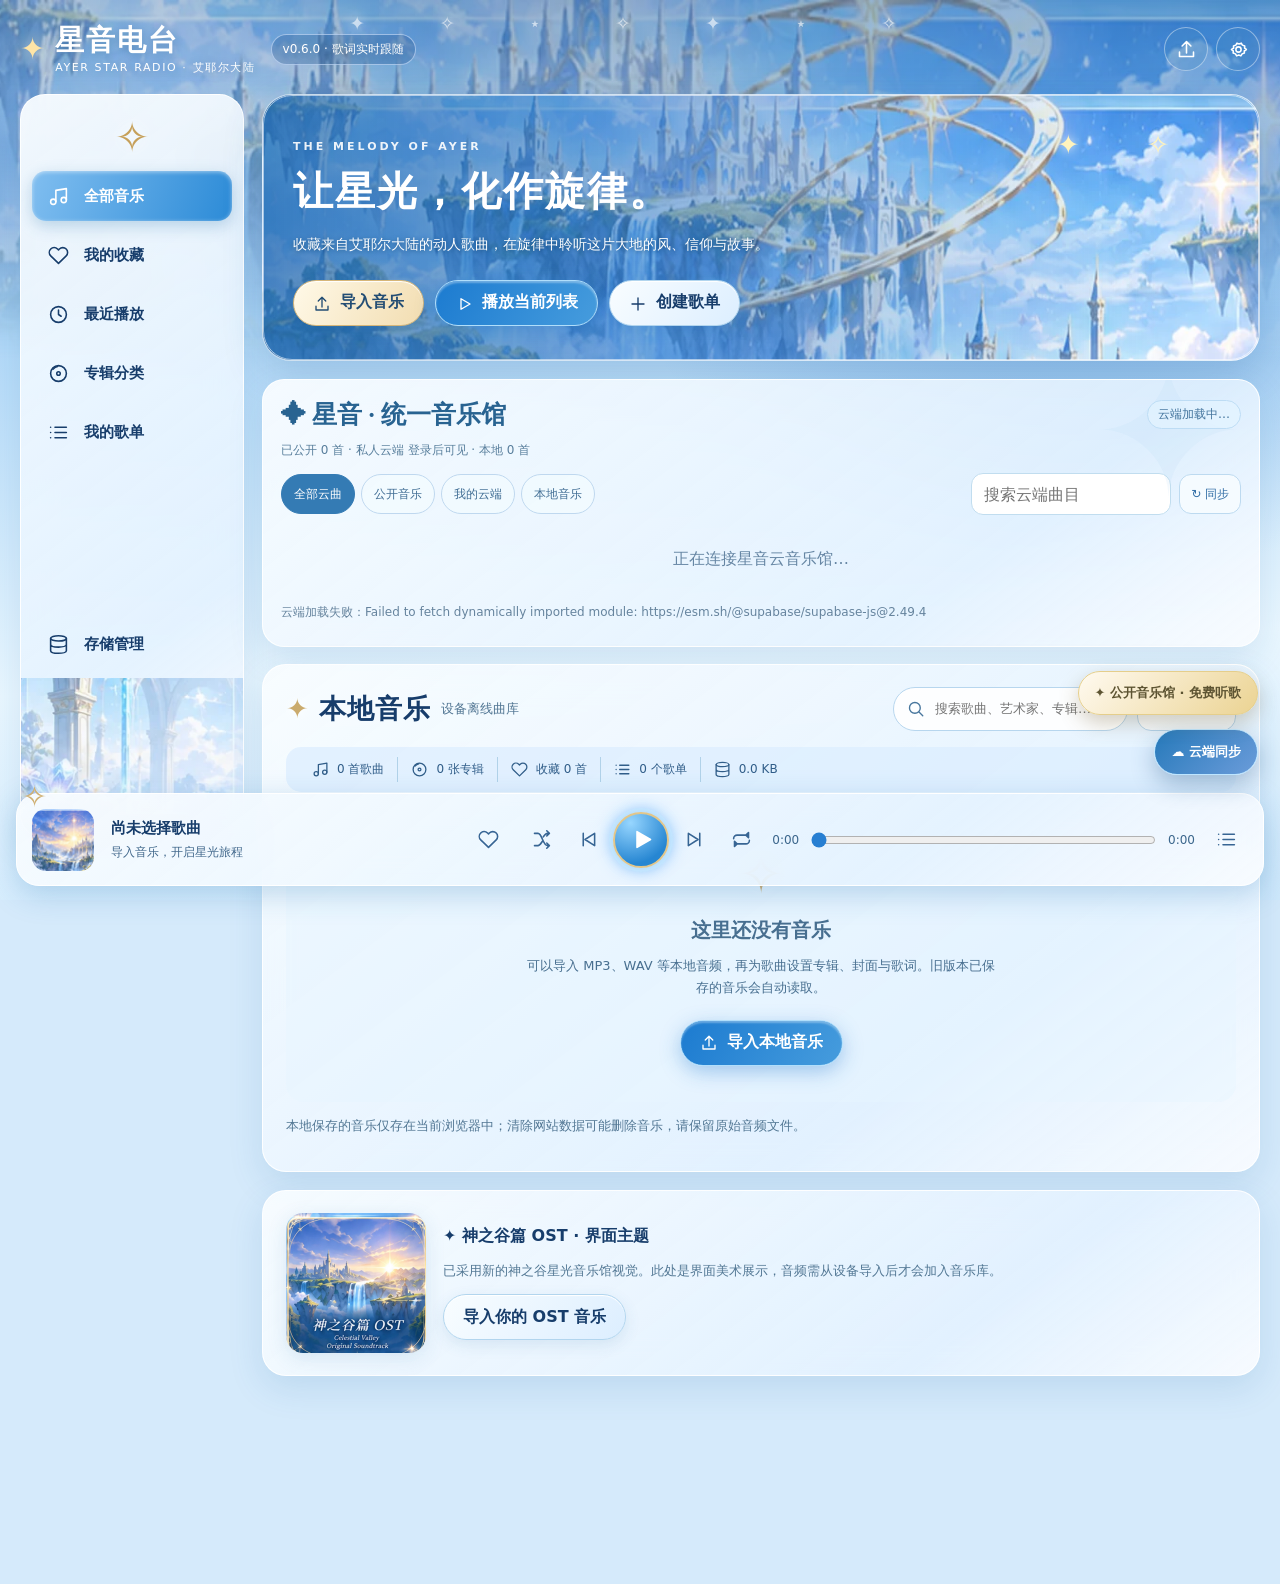
==== commit 2cf0fdd5: "Unify home screen: public OST, signed-in private music and existing local player" ====
--- a/index.html
+++ b/index.html
@@ -5,7 +5,7 @@
   <meta name="viewport" content="width=device-width,initial-scale=1,viewport-fit=cover">
   <meta name="theme-color" content="#2d6fae">
   <meta name="description" content="艾耶尔大陆·星音电台：本地离线音乐馆、OST 专辑、收藏与歌单。">
-  <title>星音电台 · Ayer Star Radio v0.6.2</title>
+  <title>星音电台 · Ayer Star Radio v0.7.3 统一音乐馆</title>
   <link rel="icon" href="[data-uri]" type="image/webp">
   <link rel="manifest" href="manifest.webmanifest">
   <style>:root{--ink:#173d6b;--ink2:#42688c;--royal:#266da9;--azure:#318ddd;--pale:#e4f3ff;--gold:#caab6d;--line:#bbd8f0;--shadow:0 12px 35px #1b61a121;--glass:linear-gradient(143deg,#f8fcfff0,#e4f2ffdb 71%,#f8fbfff2);--radius:24px;font-family:'Noto Sans CJK SC','Microsoft YaHei',system-ui,sans-serif;color:var(--ink);color-scheme:light}
@@ -124,6 +124,37 @@
 .ai-marker[aria-pressed=true],.ai-marker:focus-visible{z-index:2;background:#245b8d;color:white}
 #aiPlayhead{position:absolute;pointer-events:none;top:0;bottom:0;width:2px;background:#b65b18;z-index:3}
 .ai-review-row.playing{outline:2px solid #3a76aa;outline-offset:-2px}
+</style>
+<style>
+/* Unified music hall: public OST, signed-in private cloud tracks, and local music. */
+.hub-panel{padding:18px 18px 13px;margin:15px 0 17px;border-radius:22px;position:relative;overflow:hidden}
+.hub-panel:before{content:"✦";pointer-events:none;position:absolute;right:13px;top:-55px;font-size:185px;color:#acd0ef23}
+.hub-head{display:flex;align-items:center;justify-content:space-between;gap:10px;flex-wrap:wrap;position:relative}
+.hub-head h2{font:750 clamp(19px,2.2vw,25px) Georgia,"Songti SC",serif;color:#286391;margin:0}
+.hub-count{font-size:12px;color:#44759e;background:#e3f3ffbd;border:1px solid #bddcf4;border-radius:90px;padding:5px 10px}
+.hub-overview{font-size:12px;line-height:1.7;color:#587e9c;margin:9px 0 13px}
+.hub-toolbar{display:flex;align-items:center;justify-content:space-between;gap:8px;flex-wrap:wrap;margin:8px 0 12px}
+.hub-tabs{display:flex;flex-wrap:wrap;gap:6px}
+.hub-tab{border:1px solid #bfd8ef;min-height:40px;padding:7px 12px;border-radius:30px;background:#f3fbffb3;font-size:12px;color:#416e95}
+.hub-tab.selected{color:white;background:#347bb4;border-color:#347bb4}
+.hub-actions{display:flex;gap:8px;align-items:center;flex-wrap:wrap}
+.hub-action{border:1px solid #bddaf0;padding:8px 11px;min-height:40px;border-radius:12px;background:#f5fbff;color:#326ea6;font-size:12px}
+.hub-action:disabled{opacity:.5}
+.hub-search{min-height:42px;max-width:200px;width:100%;border:1px solid #c1ddef;background:#fff;border-radius:12px;padding:9px 12px;color:#315d82}
+.hub-rows{position:relative}
+.hub-row{display:flex;align-items:center;gap:11px;padding:12px 6px;border-top:1px solid #d1e4f1}
+.hub-art{width:55px;height:55px;object-fit:cover;border-radius:12px;background:#d8eafb;flex-shrink:0}
+.hub-meta{flex:1;min-width:0}
+.hub-meta strong{display:block;font-size:14px;white-space:nowrap;overflow:hidden;text-overflow:ellipsis}
+.hub-meta small{display:block;color:#6989a4;margin-top:5px;font-size:11px}
+.hub-type{font-size:10px;color:#3a74a2;background:#e7f2ff;border-radius:50px;padding:4px 8px;margin-left:7px;white-space:nowrap}
+.hub-ops{display:flex;flex-wrap:wrap;gap:6px;justify-content:flex-end}
+.hub-ops button{min-height:42px;min-width:44px;border-radius:12px;border:1px solid #bfd8ed;color:#3972a7;background:#f5fbff;padding:8px 10px}
+.hub-ops button.primary{background:#3b82c4;color:white;border-color:#3b82c4}
+.hub-ops button.active{color:#a7782d;background:#fff2db}
+.hub-note{font-size:12px;line-height:1.7;color:#66849e;margin:10px 0}
+.hub-loading{padding:22px;text-align:center;color:#6686a4}
+@media(max-width:700px){.hub-panel{padding:13px 11px}.hub-toolbar{align-items:stretch}.hub-row{flex-wrap:wrap;gap:8px}.hub-art{width:52px;height:52px}.hub-meta{width:calc(100% - 70px)}.hub-ops{width:100%;justify-content:flex-end}.hub-search{max-width:none;flex:1}.hub-action,.hub-ops button{min-height:44px}}
 </style>
 </head>
 <body>
@@ -157,6 +188,18 @@
           <p class="hero-description">收藏来自艾耶尔大陆的动人歌曲，在旋律中聆听这片大地的风、信仰与故事。</p>
           <div class="hero-buttons"><button class="btn btn-gold" id="importBtn"><span data-icon="upload"></span>导入音乐</button><button class="btn btn-primary" id="playAllBtn"><span data-icon="play"></span>播放当前列表</button><button class="btn btn-ice" id="newListBtn"><span data-icon="plus"></span>创建歌单</button></div>
         </div>
+      </section>
+      <section id="unifiedMusicHall" class="hub-panel glass" aria-label="云端与本地统一音乐馆" hidden>
+       <div class="hub-head"><h2>✦ 星音 · 统一音乐馆</h2><span class="hub-count" id="hubCount">读取云曲库中…</span></div>
+       <p class="hub-overview" id="hubOverview">公开 OST 无需登录即可播放。登录后自动显示自己的私人云曲库，原有本地音乐保留在下方。</p>
+       <div class="hub-toolbar"><div class="hub-tabs" id="hubTabs">
+        <button class="hub-tab selected" data-hub-filter="all" type="button">全部云曲</button>
+        <button class="hub-tab" data-hub-filter="public" type="button">公开音乐</button>
+        <button class="hub-tab" data-hub-filter="private" type="button">我的云端</button>
+        <button class="hub-tab" data-hub-filter="local" type="button">本地音乐</button>
+       </div><div class="hub-actions"><input id="hubSearch" class="hub-search" type="search" aria-label="搜索云端曲目" placeholder="搜索云端曲目"><button id="hubRefresh" type="button" class="hub-action">↻ 同步</button></div></div>
+       <div class="hub-rows" id="hubRows"><div class="hub-loading">正在读取公开音乐馆…</div></div>
+       <p class="hub-note" id="hubStatus">公开曲库无需登录。私人曲目与收藏需要登录。</p>
       </section>
       <div id="viewRoot" class="view-root" aria-live="polite"></div>
     </main>
@@ -280,7 +323,7 @@
 function fmt(seconds){return Number.isFinite(seconds)?`${Math.floor(seconds/60)}:${String(Math.floor(seconds%60)).padStart(2,'0')}`:'0:00'}
 function prettyBytes(n){return !Number.isFinite(n)?'未知':n<1048576?`${(n/1024).toFixed(1)} KB`:`${(n/1048576).toFixed(1)} MB`}
 function fallbackCover(){return '[data-uri]'}
-function coverOf(t){const url=t?.cover;if(typeof url==='string' && /^data:image\/(png|jpeg|webp);base64,[a-z\d+/=]+$/i.test(url))return url;return fallbackCover()}
+function coverOf(t){const url=t?.cover;if(t?.cloudType&&typeof url==='string'&&url.startsWith('https://nnoffobuktejgtmwfvbn.supabase.co/storage/v1/object/sign/'))return url;if(typeof url==='string' && /^data:image\/(png|jpeg|webp);base64,[a-z\d+/=]+$/i.test(url))return url;return fallbackCover()}
 function tags(t){return String(t?.tags||'').split(/[,，、;；]/).map(x=>x.trim()).filter(Boolean).slice(0,4)}
 function tagsHTML(t){return tags(t).map(x=>`<span class="tag">${esc(x)}</span>`).join('')}
 function uid(){return globalThis.crypto?.randomUUID?.()||`${Date.now()}-${Math.random().toString(36).slice(2)}`}
@@ -291,9 +334,9 @@
 function tx(store,mode,action){return new Promise((resolve,reject)=>{if(!state.db){reject(Error('浏览器数据库不可用'));return}let done=false;try{const tr=state.db.transaction(store,mode),req=action(tr.objectStore(store));tr.oncomplete=()=>{if(!done){done=true;resolve(req?.result)}};tr.onerror=()=>{if(!done){done=true;reject(tr.error||Error('数据库写入失败'))}};tr.onabort=()=>{if(!done){done=true;reject(tr.error||Error('数据库事务中止'))}}}catch(err){reject(err)}})}
 function isTemporary(id){return state.temporary.some(t=>String(t.id)===String(id))}
 async function refreshLibrary(){if(state.db){const [a,b]=await Promise.all([tx(SONG_STORE,'readonly',s=>s.getAll()),tx(PLAYLIST_STORE,'readonly',s=>s.getAll())]);state.tracks=[...a,...state.temporary];state.playlists=b}else state.tracks=[...state.temporary];renderView();syncAllPlayers()}
-async function persistTrack(t){if(isTemporary(t.id)||!state.db)return;await tx(SONG_STORE,'readwrite',s=>s.put(t))}
+async function persistTrack(t){if(t?.cloudType||isTemporary(t.id)||!state.db)return;await tx(SONG_STORE,'readwrite',s=>s.put(t))}
 async function persistPlaylist(p){if(!state.db)throw Error('当前浏览器无法保存歌单');await tx(PLAYLIST_STORE,'readwrite',s=>s.put(p))}
-function findTrack(id){return state.tracks.find(t=>String(t.id)===String(id))}
+function findTrack(id){return state.tracks.find(t=>String(t.id)===String(id))||cloudHub.tracks.get(String(id))}
 function getPlaylist(id){return state.playlists.find(p=>String(p.id)===String(id))}
 function allAlbums(){const map=new Map();for(const t of state.tracks){const k=t.album||'未分类';if(!map.has(k))map.set(k,[]);map.get(k).push(t)}return [...map.entries()].map(([name,list])=>({name,list}))}
 function filterTracks(){let a=[...state.tracks];if(state.view==='fav')a=a.filter(t=>!!t.fav);if(state.view==='recent')a=a.filter(t=>!!t.lastPlayed);if(state.view==='album'&&state.album)a=a.filter(t=>(t.album||'未分类')===state.album);if(state.view==='playlist'&&state.playlist){const p=getPlaylist(state.playlist),ids=p?.songIds||[];a=a.filter(t=>ids.some(id=>String(id)===String(t.id)));a.sort((x,y)=>ids.findIndex(id=>String(id)===String(x.id))-ids.findIndex(id=>String(id)===String(y.id)))}
@@ -305,17 +348,17 @@
 function trackRow(t,i){const current=String(state.current)===String(t.id);return `<div class="track-row ${current?'is-current':''}" data-id="${esc(t.id)}"><span class="track-number">${current?'♫':i+1}</span><button class="track-art" data-act="play" data-id="${esc(t.id)}" aria-label="播放 ${esc(t.title)}"><img src="${esc(coverOf(t))}" alt=""></button><div class="track-main"><strong title="${esc(t.title)}">${esc(t.title||'未命名音乐')}</strong><small>${esc(t.artist||'未知艺术家')}</small><span class="taglist">${tagsHTML(t)}</span></div><div class="track-album" title="${esc(t.album||'未分类')}">${esc(t.album||'未分类')}</div><div class="track-duration">${t.duration?fmt(t.duration):'♫'}</div><div class="track-actions"><button class="icon-button action-edit" data-act="edit" data-id="${esc(t.id)}" title="编辑" aria-label="编辑 ${esc(t.title)}">${ic('edit')}</button><button class="icon-button ${t.fav?'active':''}" data-act="fav" data-id="${esc(t.id)}" title="收藏" aria-label="${t.fav?'取消收藏':'收藏'} ${esc(t.title)}">${ic('heart')}</button><button class="icon-button action-play" data-act="play" data-id="${esc(t.id)}" title="播放" aria-label="播放 ${esc(t.title)}">${ic(current&&!audio.paused?'pause':'play')}</button><button class="icon-button action-more" data-act="more" data-id="${esc(t.id)}" title="更多操作" aria-label="更多操作 ${esc(t.title)}">${ic('more')}</button></div></div>`}
 function trackListHTML(a){if(!a.length)return `<div class="empty"><div class="empty-symbol">✧</div><h3>这里还没有音乐</h3><p>可以导入 MP3、WAV 等本地音频，再为歌曲设置专辑、封面与歌词。旧版本已保存的音乐会自动读取。</p><button class="btn btn-primary" data-act="import">${ic('upload')}导入本地音乐</button></div>`;return `<div class="track-tablehead"><span>#</span><span class="songhead">歌曲 / 艺术家</span><span>所属专辑</span><span>时长</span><span style="text-align:right">操作</span></div><div class="track-list">${a.map(trackRow).join('')}</div>`}
 function statsHTML(){const fav=state.tracks.filter(t=>t.fav).length;const audioBytes=state.tracks.reduce((s,t)=>s+(t.blob?.size||0),0);return `<div class="stat-row"><span>${ic('music')} ${state.tracks.length} 首歌曲</span><span>${ic('disc')} ${allAlbums().length} 张专辑</span><span>${ic('heart')} 收藏 ${fav} 首</span><span>${ic('list')} ${state.playlists.length} 个歌单</span><span>${ic('database')} ${prettyBytes(audioBytes)}</span></div>`}
-function renderMusic(){const headings={all:'全部音乐',fav:'我的收藏',recent:'最近播放'},caption={all:'音乐馆',fav:'珍藏旋律',recent:'再听一次'};const name=headings[state.view]||'全部音乐',a=filterTracks();$('viewRoot').innerHTML=`<section class="section glass"><div class="section-titlebar"><div class="section-heading"><span class="little-star">✦</span><h2>${name}</h2><span class="muted">${caption[state.view]}</span></div>${toolbarHTML()}</div>${statsHTML()}<div id="songList" data-track-container>${trackListHTML(a)}</div><p class="top-caption">本地保存的音乐仅存在当前浏览器中；清除网站数据可能删除音乐，请保留原始音频文件。</p></section>${!state.tracks.length&&state.view==='all'?`<section class="section glass empty-album"><img src="[data-uri]" alt="神之谷天空主题封面美术"><div><strong>✦ 神之谷篇 OST · 界面主题</strong><p class="muted">已采用新的神之谷星光音乐馆视觉。此处是界面美术展示，音频需从设备导入后才会加入音乐库。</p><button class="btn btn-ice" data-act="import">导入你的 OST 音乐</button></div></section>`:''}`}
+function renderMusic(){const headings={all:'本地音乐',fav:'本地收藏',recent:'最近播放'},caption={all:'设备离线曲库',fav:'设备珍藏旋律',recent:'再听一次'};const name=headings[state.view]||'全部音乐',a=filterTracks();$('viewRoot').innerHTML=`<section class="section glass"><div class="section-titlebar"><div class="section-heading"><span class="little-star">✦</span><h2>${name}</h2><span class="muted">${caption[state.view]}</span></div>${toolbarHTML()}</div>${statsHTML()}<div id="songList" data-track-container>${trackListHTML(a)}</div><p class="top-caption">本地保存的音乐仅存在当前浏览器中；清除网站数据可能删除音乐，请保留原始音频文件。</p></section>${!state.tracks.length&&state.view==='all'?`<section class="section glass empty-album"><img src="[data-uri]" alt="神之谷天空主题封面美术"><div><strong>✦ 神之谷篇 OST · 界面主题</strong><p class="muted">已采用新的神之谷星光音乐馆视觉。此处是界面美术展示，音频需从设备导入后才会加入音乐库。</p><button class="btn btn-ice" data-act="import">导入你的 OST 音乐</button></div></section>`:''}`}
 function albumCard(album){const t=album.list.find(t=>t.cover)||album.list[0];return `<button class="album-card" data-act="album" data-album="${esc(album.name)}"><span class="album-cover"><img src="${esc(coverOf(t))}" alt=""></span><strong>${esc(album.name)}</strong><small class="album-meta">${album.list.length} 首歌曲 · 进入专辑</small></button>`}
 function renderAlbums(){if(state.album){renderAlbumDetail();return}const albums=allAlbums();$('viewRoot').innerHTML=`<div class="page-banner"><h1>专辑分类</h1><p>让每一段旋律都有属于自己的天空与故事。按作品、地区和章节收藏音乐。</p></div><section class="section glass"><div class="section-titlebar"><div class="section-heading"><span class="little-star">✦</span><h2>全部专辑</h2><small class="muted">${albums.length} 张</small></div>${toolbarHTML(false,'搜索专辑名称…')}</div>${albums.length?`<div class="album-grid">${albums.filter(a=>!state.query||a.name.toLowerCase().includes(state.query)).map(albumCard).join('')||'<p class="muted">没有匹配的专辑</p>'}</div>`:`<div class="empty-album"><img src="[data-uri]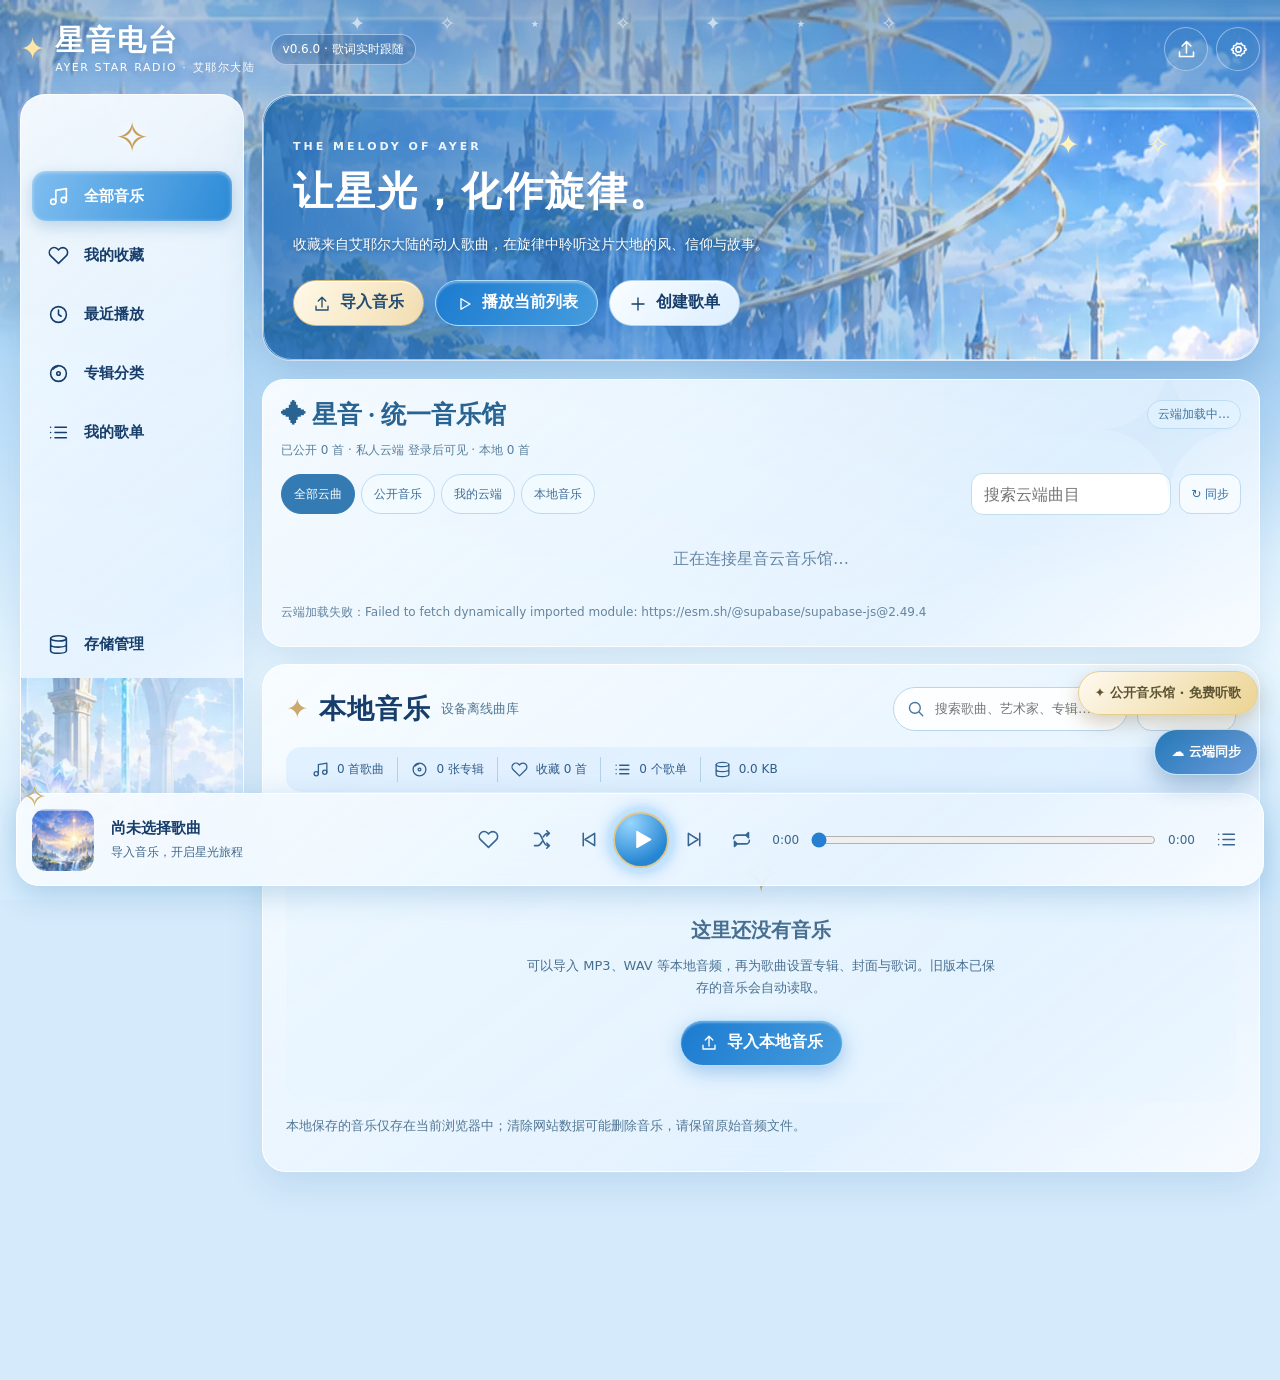
==== commit 356df2b8: "Fix unified hall visibility, atomic cloud sync and avoid confusing empty local banner" ====
--- a/index.html
+++ b/index.html
@@ -127,7 +127,7 @@
 </style>
 <style>
 /* Unified music hall: public OST, signed-in private cloud tracks, and local music. */
-.hub-panel{padding:18px 18px 13px;margin:15px 0 17px;border-radius:22px;position:relative;overflow:hidden}
+.view-root[hidden],.hub-panel[hidden]{display:none!important}.hub-panel{padding:18px 18px 13px;margin:15px 0 17px;border-radius:22px;position:relative;overflow:hidden}
 .hub-panel:before{content:"✦";pointer-events:none;position:absolute;right:13px;top:-55px;font-size:185px;color:#acd0ef23}
 .hub-head{display:flex;align-items:center;justify-content:space-between;gap:10px;flex-wrap:wrap;position:relative}
 .hub-head h2{font:750 clamp(19px,2.2vw,25px) Georgia,"Songti SC",serif;color:#286391;margin:0}
@@ -348,7 +348,7 @@
 function trackRow(t,i){const current=String(state.current)===String(t.id);return `<div class="track-row ${current?'is-current':''}" data-id="${esc(t.id)}"><span class="track-number">${current?'♫':i+1}</span><button class="track-art" data-act="play" data-id="${esc(t.id)}" aria-label="播放 ${esc(t.title)}"><img src="${esc(coverOf(t))}" alt=""></button><div class="track-main"><strong title="${esc(t.title)}">${esc(t.title||'未命名音乐')}</strong><small>${esc(t.artist||'未知艺术家')}</small><span class="taglist">${tagsHTML(t)}</span></div><div class="track-album" title="${esc(t.album||'未分类')}">${esc(t.album||'未分类')}</div><div class="track-duration">${t.duration?fmt(t.duration):'♫'}</div><div class="track-actions"><button class="icon-button action-edit" data-act="edit" data-id="${esc(t.id)}" title="编辑" aria-label="编辑 ${esc(t.title)}">${ic('edit')}</button><button class="icon-button ${t.fav?'active':''}" data-act="fav" data-id="${esc(t.id)}" title="收藏" aria-label="${t.fav?'取消收藏':'收藏'} ${esc(t.title)}">${ic('heart')}</button><button class="icon-button action-play" data-act="play" data-id="${esc(t.id)}" title="播放" aria-label="播放 ${esc(t.title)}">${ic(current&&!audio.paused?'pause':'play')}</button><button class="icon-button action-more" data-act="more" data-id="${esc(t.id)}" title="更多操作" aria-label="更多操作 ${esc(t.title)}">${ic('more')}</button></div></div>`}
 function trackListHTML(a){if(!a.length)return `<div class="empty"><div class="empty-symbol">✧</div><h3>这里还没有音乐</h3><p>可以导入 MP3、WAV 等本地音频，再为歌曲设置专辑、封面与歌词。旧版本已保存的音乐会自动读取。</p><button class="btn btn-primary" data-act="import">${ic('upload')}导入本地音乐</button></div>`;return `<div class="track-tablehead"><span>#</span><span class="songhead">歌曲 / 艺术家</span><span>所属专辑</span><span>时长</span><span style="text-align:right">操作</span></div><div class="track-list">${a.map(trackRow).join('')}</div>`}
 function statsHTML(){const fav=state.tracks.filter(t=>t.fav).length;const audioBytes=state.tracks.reduce((s,t)=>s+(t.blob?.size||0),0);return `<div class="stat-row"><span>${ic('music')} ${state.tracks.length} 首歌曲</span><span>${ic('disc')} ${allAlbums().length} 张专辑</span><span>${ic('heart')} 收藏 ${fav} 首</span><span>${ic('list')} ${state.playlists.length} 个歌单</span><span>${ic('database')} ${prettyBytes(audioBytes)}</span></div>`}
-function renderMusic(){const headings={all:'本地音乐',fav:'本地收藏',recent:'最近播放'},caption={all:'设备离线曲库',fav:'设备珍藏旋律',recent:'再听一次'};const name=headings[state.view]||'全部音乐',a=filterTracks();$('viewRoot').innerHTML=`<section class="section glass"><div class="section-titlebar"><div class="section-heading"><span class="little-star">✦</span><h2>${name}</h2><span class="muted">${caption[state.view]}</span></div>${toolbarHTML()}</div>${statsHTML()}<div id="songList" data-track-container>${trackListHTML(a)}</div><p class="top-caption">本地保存的音乐仅存在当前浏览器中；清除网站数据可能删除音乐，请保留原始音频文件。</p></section>${!state.tracks.length&&state.view==='all'?`<section class="section glass empty-album"><img src="[data-uri]" alt="神之谷天空主题封面美术"><div><strong>✦ 神之谷篇 OST · 界面主题</strong><p class="muted">已采用新的神之谷星光音乐馆视觉。此处是界面美术展示，音频需从设备导入后才会加入音乐库。</p><button class="btn btn-ice" data-act="import">导入你的 OST 音乐</button></div></section>`:''}`}
+function renderMusic(){const headings={all:'本地音乐',fav:'本地收藏',recent:'最近播放'},caption={all:'设备离线曲库',fav:'设备珍藏旋律',recent:'再听一次'};const name=headings[state.view]||'全部音乐',a=filterTracks();$('viewRoot').innerHTML=`<section class="section glass"><div class="section-titlebar"><div class="section-heading"><span class="little-star">✦</span><h2>${name}</h2><span class="muted">${caption[state.view]}</span></div>${toolbarHTML()}</div>${statsHTML()}<div id="songList" data-track-container>${trackListHTML(a)}</div><p class="top-caption">本地保存的音乐仅存在当前浏览器中；清除网站数据可能删除音乐，请保留原始音频文件。</p></section>${!state.tracks.length&&state.view==='all'&&!cloudHub.loading&&!cloudHub.public.length&&!cloudHub.private.length?`<section class="section glass empty-album"><img src="[data-uri]" alt="神之谷天空主题封面美术"><div><strong>✦ 神之谷篇 OST · 界面主题</strong><p class="muted">已采用新的神之谷星光音乐馆视觉。此处是界面美术展示，音频需从设备导入后才会加入音乐库。</p><button class="btn btn-ice" data-act="import">导入你的 OST 音乐</button></div></section>`:''}`}
 function albumCard(album){const t=album.list.find(t=>t.cover)||album.list[0];return `<button class="album-card" data-act="album" data-album="${esc(album.name)}"><span class="album-cover"><img src="${esc(coverOf(t))}" alt=""></span><strong>${esc(album.name)}</strong><small class="album-meta">${album.list.length} 首歌曲 · 进入专辑</small></button>`}
 function renderAlbums(){if(state.album){renderAlbumDetail();return}const albums=allAlbums();$('viewRoot').innerHTML=`<div class="page-banner"><h1>专辑分类</h1><p>让每一段旋律都有属于自己的天空与故事。按作品、地区和章节收藏音乐。</p></div><section class="section glass"><div class="section-titlebar"><div class="section-heading"><span class="little-star">✦</span><h2>全部专辑</h2><small class="muted">${albums.length} 张</small></div>${toolbarHTML(false,'搜索专辑名称…')}</div>${albums.length?`<div class="album-grid">${albums.filter(a=>!state.query||a.name.toLowerCase().includes(state.query)).map(albumCard).join('')||'<p class="muted">没有匹配的专辑</p>'}</div>`:`<div class="empty-album"><img src="[data-uri]" alt="神之谷篇 OST 视觉示例"><div><h3>神之谷篇 OST</h3><p class="notice">这是从你确认的 UI 概念图中提取的正式视觉素材。目前音乐库尚无专辑；导入歌曲后，将「所属专辑」编辑为相同名称即可自动建立专辑。</p><button class="btn btn-primary" data-act="import">${ic('upload')}导入音乐</button></div></div>`}</section>`}
 function renderAlbumDetail(){const name=state.album,a=filterTracks(),all=state.tracks.filter(t=>(t.album||'未分类')===name);if(!all.length){state.album=null;renderAlbums();return}const lead=all.find(t=>t.cover)||all[0];$('viewRoot').innerHTML=`<button class="backlink" data-act="album-back">${ic('arrow-left')}返回专辑分类</button><section class="section glass"><div class="album-info"><div class="album-cover"><img src="${esc(coverOf(lead))}" alt="${esc(name)} 专辑封面"></div><div><p class="eyebrow" style="color:#6e9bc3">AYER STAR RADIO / ORIGINAL SOUNDTRACK</p><h1>✦ ${esc(name)}</h1><div class="en">Original Soundtrack · 艾耶尔大陆</div><p>${all.length} 首歌曲 · ${esc([...new Set(all.map(t=>t.artist))].slice(0,2).join(' / '))}</p><div class="action-row"><button class="btn btn-gold" data-act="play-list">${ic('play')}播放专辑</button><button class="btn btn-ice" data-act="import">${ic('plus')}导入更多</button></div></div></div></section><section class="section glass"><div class="section-titlebar"><div class="section-heading"><span class="little-star">✦</span><h2>专辑曲目</h2><small class="muted">${all.length} 首</small></div>${toolbarHTML()}</div><div id="songList" data-track-container>${trackListHTML(a)}</div></section>`}
@@ -1135,23 +1135,24 @@
   cloudHub.user=user;
   const publications=await sb.from('radio_publications').select('track_id,title,artist,album,lyrics,published_at').eq('published',true).order('published_at',{ascending:false});
   if(publications.error)throw Error('公开曲库读取失败：'+publications.error.message);
-  cloudHub.public=(publications.data||[]).map(x=>buildUnifiedTrack(x,'public'));
-  cloudHub.private=[];cloudHub.favorites.clear();
+  const nextPublic=(publications.data||[]).map(x=>buildUnifiedTrack(x,'public'));
+  let nextPrivate=[],nextFavorites=new Set();
   if(user){
    const [tracks,favs]=await Promise.all([
     sb.from('radio_tracks').select('id,title,artist,album,lyrics,audio_path,cover_path,is_favorite,created_at').is('deleted_at',null).eq('sync_state','ready').order('created_at',{ascending:false}),
     sb.from('radio_public_favorites').select('track_id').eq('user_id',user.id)
    ]);
    if(tracks.error)throw Error('私人云曲库读取失败：'+tracks.error.message);
-   if(!favs.error)for(const f of favs.data||[])cloudHub.favorites.add(f.track_id);
-   cloudHub.private=(tracks.data||[]).map(x=>buildUnifiedTrack(x,'private'));
+   if(!favs.error)for(const f of favs.data||[])nextFavorites.add(f.track_id);
+   nextPrivate=(tracks.data||[]).map(x=>buildUnifiedTrack(x,'private'));
   }
+  cloudHub.public=nextPublic;cloudHub.private=nextPrivate;cloudHub.favorites=nextFavorites;
   for(const t of cloudHub.public)t.fav=cloudHub.favorites.has(t.cloudId);
   const previous=cloudHub.tracks;
   cloudHub.tracks=new Map();
   for(const t of [...cloudHub.public,...cloudHub.private]){
     const old=previous.get(t.id);
-    if(old&&old.cover){t.cover=old.cover;t.hasCover=true}
+    if(old&&old.cover){t.cover=old.cover;t.hasCover=true}else if(old&&old.hasCover===false){t.hasCover=false}
     cloudHub.tracks.set(t.id,t);
   }
   if(state.current&&String(state.current).startsWith('pub:')&&!cloudHub.tracks.has(String(state.current))){
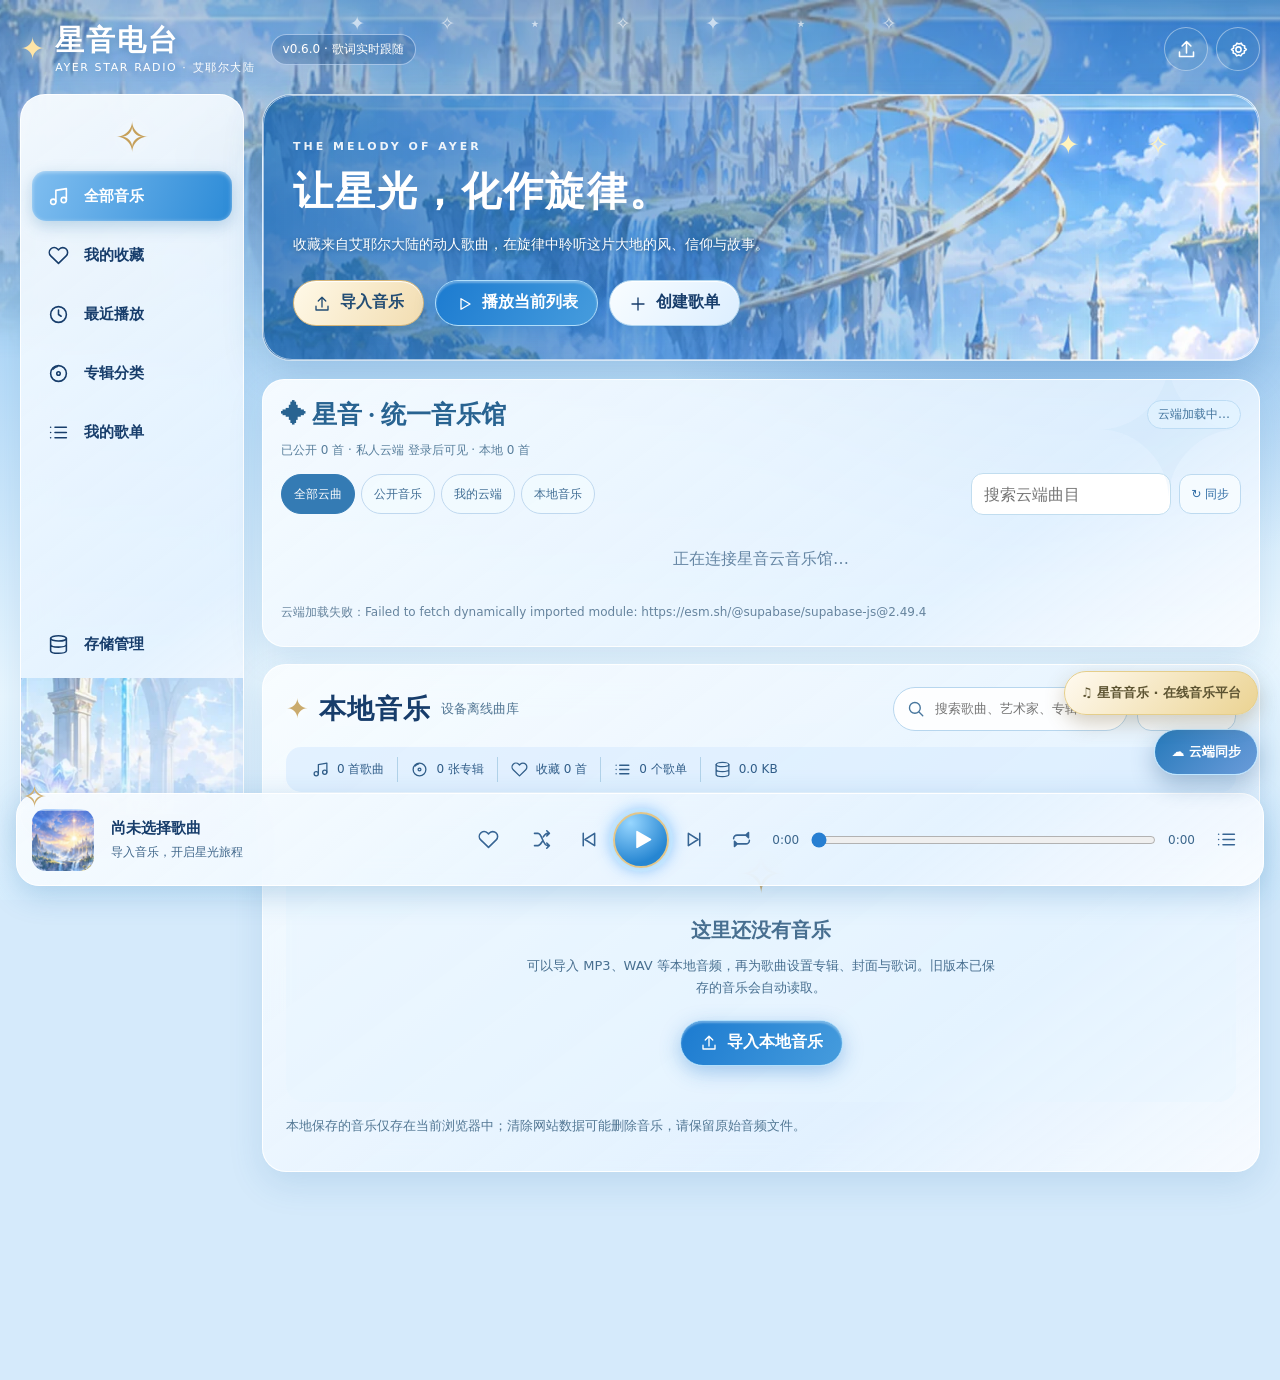
==== commit 6c7aeff0: "feat: offer new Star Music platform from legacy homepage" ====
--- a/index.html
+++ b/index.html
@@ -5,7 +5,7 @@
   <meta name="viewport" content="width=device-width,initial-scale=1,viewport-fit=cover">
   <meta name="theme-color" content="#2d6fae">
   <meta name="description" content="艾耶尔大陆·星音电台：本地离线音乐馆、OST 专辑、收藏与歌单。">
-  <title>星音电台 · Ayer Star Radio v0.7.3 统一音乐馆</title>
+  <title>星音电台 · Ayer Star Radio v0.7.4 封面同步</title>
   <link rel="icon" href="[data-uri]" type="image/webp">
   <link rel="manifest" href="manifest.webmanifest">
   <style>:root{--ink:#173d6b;--ink2:#42688c;--royal:#266da9;--azure:#318ddd;--pale:#e4f3ff;--gold:#caab6d;--line:#bbd8f0;--shadow:0 12px 35px #1b61a121;--glass:linear-gradient(143deg,#f8fcfff0,#e4f2ffdb 71%,#f8fbfff2);--radius:24px;font-family:'Noto Sans CJK SC','Microsoft YaHei',system-ui,sans-serif;color:var(--ink);color-scheme:light}
@@ -358,7 +358,7 @@
 function renderView(){if(['all','fav','recent'].includes(state.view))renderMusic();else if(state.view==='album')renderAlbums();else if(state.view==='playlist')renderPlaylists();else renderStorage();renderUnifiedHall()}
 function updateListOnly(){const container=$('songList');if(container){container.innerHTML=trackListHTML(filterTracks())}else renderView()}
 async function chooseFiles(files){let saved=0,temporary=0,fail=[];for(const f of files){if(!f.type.startsWith('audio/')&&!/\.(mp3|wav|flac|ogg|m4a|aac)$/i.test(f.name)){fail.push(f.name+'：不支持的格式');continue}const title=f.name.replace(/\.[^.]+$/,'');const exists=state.tracks.some(t=>t.title===title&&t.blob?.size===f.size);if(exists){fail.push(f.name+'：疑似重复文件，已跳过');continue}const item={id:uid(),title,artist:'艾耶尔大陆 · 本地音乐',album:'本地音乐',fav:false,lastPlayed:0,addedAt:Date.now(),blob:f,lyrics:'',tags:''};try{await tx(SONG_STORE,'readwrite',s=>s.put(item));saved++}catch(err){state.temporary.push(item);temporary++;fail.push(f.name+'：保存失败，改为临时播放')}}try{await refreshLibrary()}catch(err){state.tracks=[...state.tracks,...state.temporary.filter(t=>!state.tracks.includes(t))];renderView()}const msg=`已保存 ${saved} 首，临时导入 ${temporary} 首${fail.length?'；'+fail.slice(0,2).join('；'):''}`;notify(msg);if(temporary)notify(`临时播放 ${temporary} 首：请保留原文件，关闭页面后可能丢失`)}
-async function playTrack(id,preserveQueue=false){const t=findTrack(id);if(!t){notify('未找到这首歌曲');return}if(t.cloudType){await playUnifiedCloud(t,preserveQueue);return}if(!(t.blob instanceof Blob)){notify('音频文件不可用，请重新导入');return}if(!preserveQueue){state.queue=filterTracks().map(t=>t.id);if(!state.queue.some(v=>String(v)===String(id)))state.queue=state.tracks.map(t=>t.id)}if(String(state.current)===String(id)&&audio.src){await togglePlaying();return}
+async function playTrack(id,preserveQueue=false){const t=findTrack(id);if(!t){notify('未找到这首歌曲');return}if(t.cloudType){await playUnifiedCloud(t,preserveQueue);return}if(!(t.blob instanceof Blob)){notify('音频文件不可用，请重新导入');return}cloudHub.playRequest++;if(!preserveQueue){state.queue=filterTracks().map(t=>t.id);if(!state.queue.some(v=>String(v)===String(id)))state.queue=state.tracks.map(t=>t.id)}if(String(state.current)===String(id)&&audio.src){await togglePlaying();return}
 try{audio.pause();if(state.objectUrl){URL.revokeObjectURL(state.objectUrl);state.objectUrl=null}state.objectUrl=URL.createObjectURL(t.blob);audio.src=state.objectUrl;state.current=t.id;state.lyricCalibration=false;t.lastPlayed=Date.now();persistTrack(t).catch(err=>console.warn('播放历史写入失败',err));syncAllPlayers();await audio.play();updatePlaybackState();renderView()}catch(err){console.error('播放失败',err);notify('无法自动播放，请点击播放按钮或检查音频格式')}}
 async function togglePlaying(){if(!state.current){const first=filterTracks()[0];if(first)await playTrack(first.id);else notify('音乐库为空，请先导入音乐');return}try{if(audio.paused)await audio.play();else audio.pause()}catch(e){notify('无法播放该音频，请检查浏览器格式支持')}}
 async function step(delta){const ids=state.queue.filter(id=>!!findTrack(id));if(!ids.length)return;let i=ids.findIndex(id=>String(id)===String(state.current));let next;if(state.shuffle&&ids.length>1){do{next=Math.floor(Math.random()*ids.length)}while(next===i)}else{const target=i+delta;if(state.repeat==='off'&&(target<0||target>=ids.length)){audio.pause();return}next=(target+ids.length)%ids.length}await playTrack(ids[next],true)}
@@ -1082,14 +1082,19 @@
  return result.data.signedUrl;
 }
 async function loadUnifiedCover(t){
+ if(t._coverLoading||t.hasCover===false&&t.coverRetryAfter>Date.now())return;
+ t._coverLoading=true;
  try{
-  if(t._coverLoading)return;
-  t._coverLoading=true;
   const url=await unifiedSignedMedia(t,'cover');
-  t.cover=url;
-  for(const img of document.querySelectorAll('[data-hub-art]'))if(img.dataset.hubArt===t.id)img.src=url;
+  t.cover=url;t.coverExpiresAt=Date.now()+50*60*1000;t.hasCover=true;
+  t.coverRetryAfter=0;
+  for(const img of document.querySelectorAll('[data-hub-art]')){
+   if(img.dataset.hubArt===t.id){img.src=url;img.onerror=()=>{img.onerror=null;img.src=fallbackCover()}}
+  }
   if(String(state.current)===t.id)syncAllPlayers();
- }catch(e){t.hasCover=false;}finally{t._coverLoading=false}
+ }catch(e){
+  t.hasCover=false;t.coverRetryAfter=Date.now()+60000;
+ }finally{t._coverLoading=false}
 }
 async function playUnifiedCloud(t,preserveQueue=false){
  if(!cloudHub.client){notify('云端连接尚未就绪');return}
@@ -1152,7 +1157,11 @@
   cloudHub.tracks=new Map();
   for(const t of [...cloudHub.public,...cloudHub.private]){
     const old=previous.get(t.id);
-    if(old&&old.cover){t.cover=old.cover;t.hasCover=true}else if(old&&old.hasCover===false){t.hasCover=false}
+    if(old&&old.cover&&old.coverExpiresAt>Date.now()){
+      t.cover=old.cover;t.coverExpiresAt=old.coverExpiresAt;t.hasCover=true;
+    }else if(old&&old.hasCover===false&&old.coverRetryAfter>Date.now()){
+      t.hasCover=false;t.coverRetryAfter=old.coverRetryAfter;
+    }
     cloudHub.tracks.set(t.id,t);
   }
   if(state.current&&String(state.current).startsWith('pub:')&&!cloudHub.tracks.has(String(state.current))){
@@ -1173,7 +1182,12 @@
   cloudHub.filter=b.dataset.hubFilter;renderUnifiedHall();
  });
  $('hubSearch').addEventListener('input',e=>{cloudHub.query=e.target.value;renderUnifiedRows()});
- $('hubRefresh').onclick=()=>refreshUnifiedCloud();
+ $('hubRefresh').onclick=()=>{
+  for(const track of cloudHub.tracks.values())if(track.cloudType==='public'||track.cover_path){
+    track.hasCover=true;track.coverRetryAfter=0;track.coverExpiresAt=0;track.cover=null;
+  }
+  refreshUnifiedCloud();
+};
  $('hubRows').addEventListener('click',e=>{
   const b=e.target.closest('[data-hub-play],[data-hub-favorite]');if(!b)return;
   const id=b.dataset.hubPlay||b.dataset.hubFavorite,t=cloudHub.tracks.get(id);if(!t)return;
@@ -1191,7 +1205,10 @@
  });
  await refreshUnifiedCloud();
  cloudHub.channel=cloudHub.client.channel('ayer-unified-hall')
-  .on('postgres_changes',{event:'*',schema:'public',table:'radio_publications'},()=>refreshUnifiedCloud())
+  .on('postgres_changes',{event:'*',schema:'public',table:'radio_publications'},()=>{
+   for(const t of cloudHub.tracks.values())if(t.cloudType==='public'){t.coverRetryAfter=0;t.hasCover=true;t.cover=null;t.coverExpiresAt=0}
+   refreshUnifiedCloud();
+  })
   .on('postgres_changes',{event:'*',schema:'public',table:'radio_tracks'},()=>{if(cloudHub.user)refreshUnifiedCloud()})
   .on('postgres_changes',{event:'*',schema:'public',table:'radio_public_favorites'},()=>{if(cloudHub.user)refreshUnifiedCloud()})
   .subscribe();
@@ -1203,6 +1220,6 @@
 init().catch(e=>{console.error('星音电台初始化失败',e);const boot=$('bootNotice');if(boot){boot.style.display='block';boot.querySelector('div').textContent='应用初始化失败：'+(e.message||e.name||'未知错误')+'。请使用完整的 HTTPS/PWA 版本重试。'} });
 </script>
 <style>.ayer-cloud-entry{position:fixed;right:14px;bottom:155px;z-index:80;border-radius:999px;background:linear-gradient(135deg,#2679ba,#6b9cda);box-shadow:0 9px 25px #174a7e55;border:1px solid #bde5ff;color:white!important;font:700 13px system-ui,sans-serif;padding:13px 16px;text-decoration:none;min-height:44px;display:flex;align-items:center;gap:8px}@media(min-width:850px){.ayer-cloud-entry{bottom:125px;right:22px}}@media(max-width:500px){.ayer-cloud-entry{bottom:160px;right:10px;padding:12px;font-size:12px}}</style><a class="ayer-cloud-entry" href="./cloud.html" aria-label="打开多设备云音乐馆">☁ 云端同步</a>
-<style>.ayer-public-entry{position:fixed;right:14px;bottom:213px;z-index:80;border:1px solid #e5ce8b;border-radius:99px;background:linear-gradient(135deg,#fffaf0,#ebd392);box-shadow:0 8px 20px #735b284a;padding:12px 16px;min-height:44px;display:flex;align-items:center;gap:6px;color:#5d5432!important;text-decoration:none;font:700 13px system-ui,sans-serif}@media(min-width:850px){.ayer-public-entry{right:22px;bottom:185px}}@media(max-width:500px){.ayer-public-entry{right:10px;bottom:224px;padding:12px;font-size:12px}}</style><a href="./public.html" class="ayer-public-entry" aria-label="无需登录进入公开音乐馆">✦ 公开音乐馆 · 免费听歌</a>
+<style>.ayer-public-entry{position:fixed;right:14px;bottom:213px;z-index:80;border:1px solid #e5ce8b;border-radius:99px;background:linear-gradient(135deg,#fffaf0,#ebd392);box-shadow:0 8px 20px #735b284a;padding:12px 16px;min-height:44px;display:flex;align-items:center;gap:6px;color:#5d5432!important;text-decoration:none;font:700 13px system-ui,sans-serif}@media(min-width:850px){.ayer-public-entry{right:22px;bottom:185px}}@media(max-width:500px){.ayer-public-entry{right:10px;bottom:224px;padding:12px;font-size:12px}}</style><a href="./music.html" class="ayer-public-entry" aria-label="无需登录进入公开音乐馆">♫ 星音音乐 · 在线音乐平台</a>
 </body>
 </html>
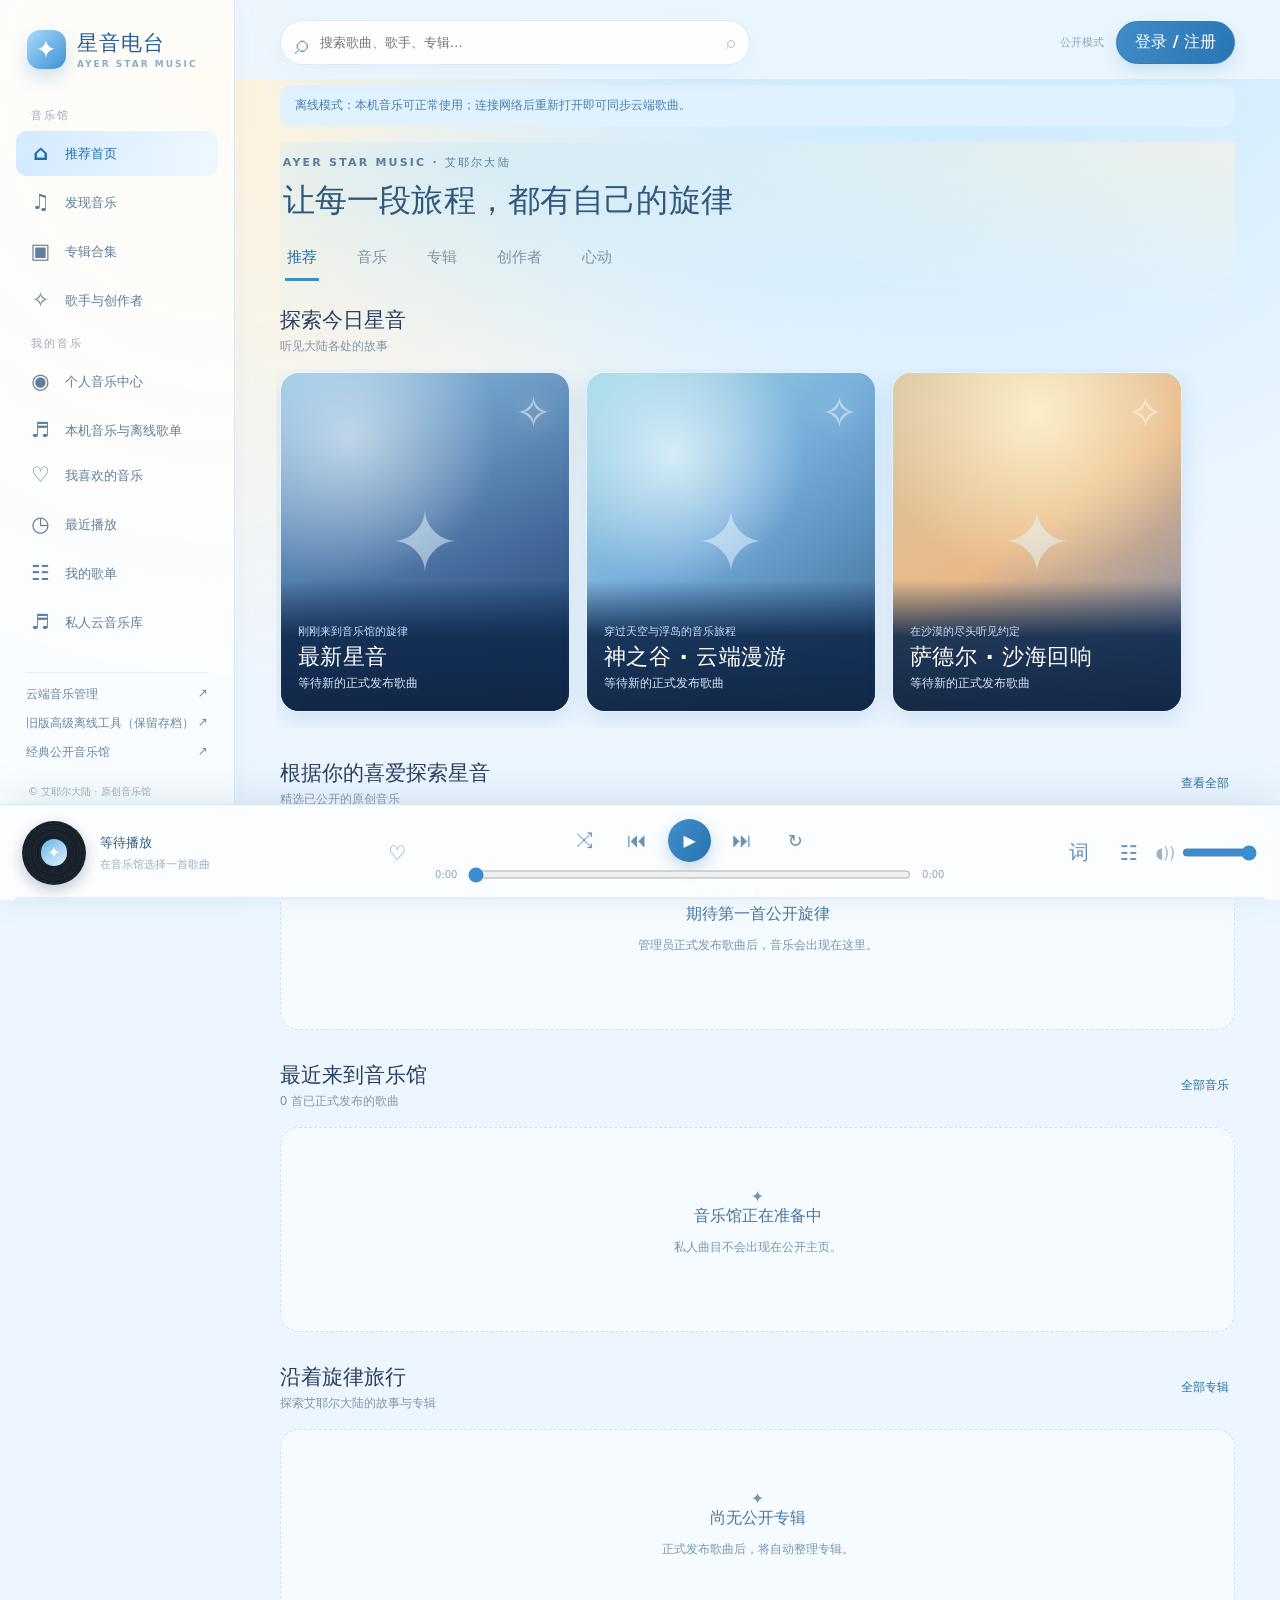
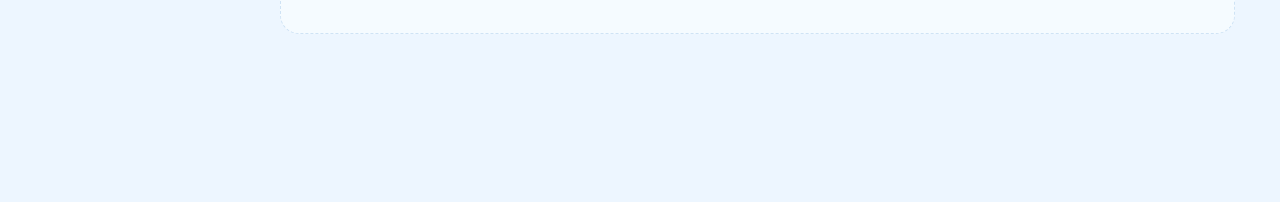
==== commit 68d9103e: "feat(v0.9.9): redirect legacy homepage to unified music player, preserve ?legacy=1 for advanced tool" ====
--- a/index.html
+++ b/index.html
@@ -2,6 +2,12 @@
 <html lang="zh-CN">
 <head>
   <meta charset="utf-8">
+  <!-- v0.9.9: unified entry. Legacy mode is opt-in and never erases IndexedDB. -->
+  <script>
+   if(new URLSearchParams(location.search).get('legacy')!=='1'){
+    location.replace(new URL('./music.html'+location.hash,location.href).href);
+   }
+  </script>
   <meta name="viewport" content="width=device-width,initial-scale=1,viewport-fit=cover">
   <meta name="theme-color" content="#2d6fae">
   <meta name="description" content="艾耶尔大陆·星音电台：本地离线音乐馆、OST 专辑、收藏与歌单。">
